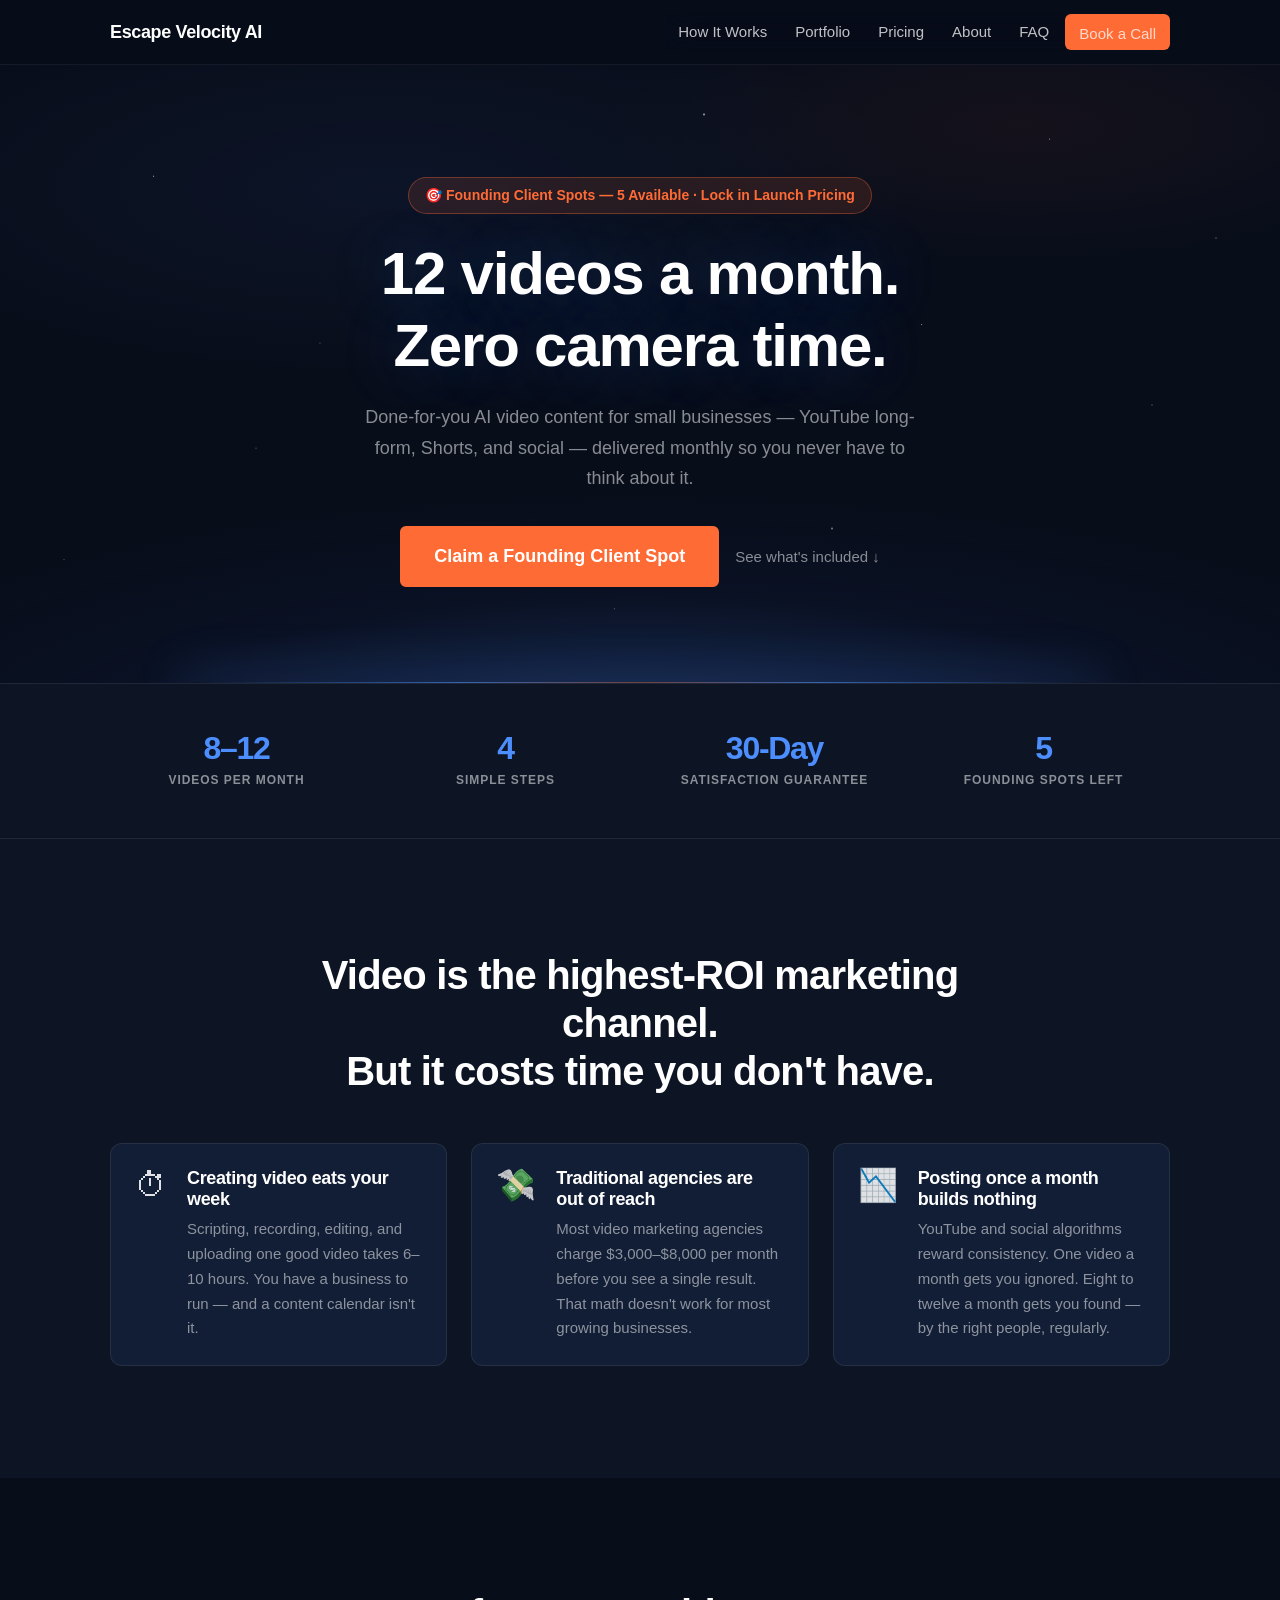
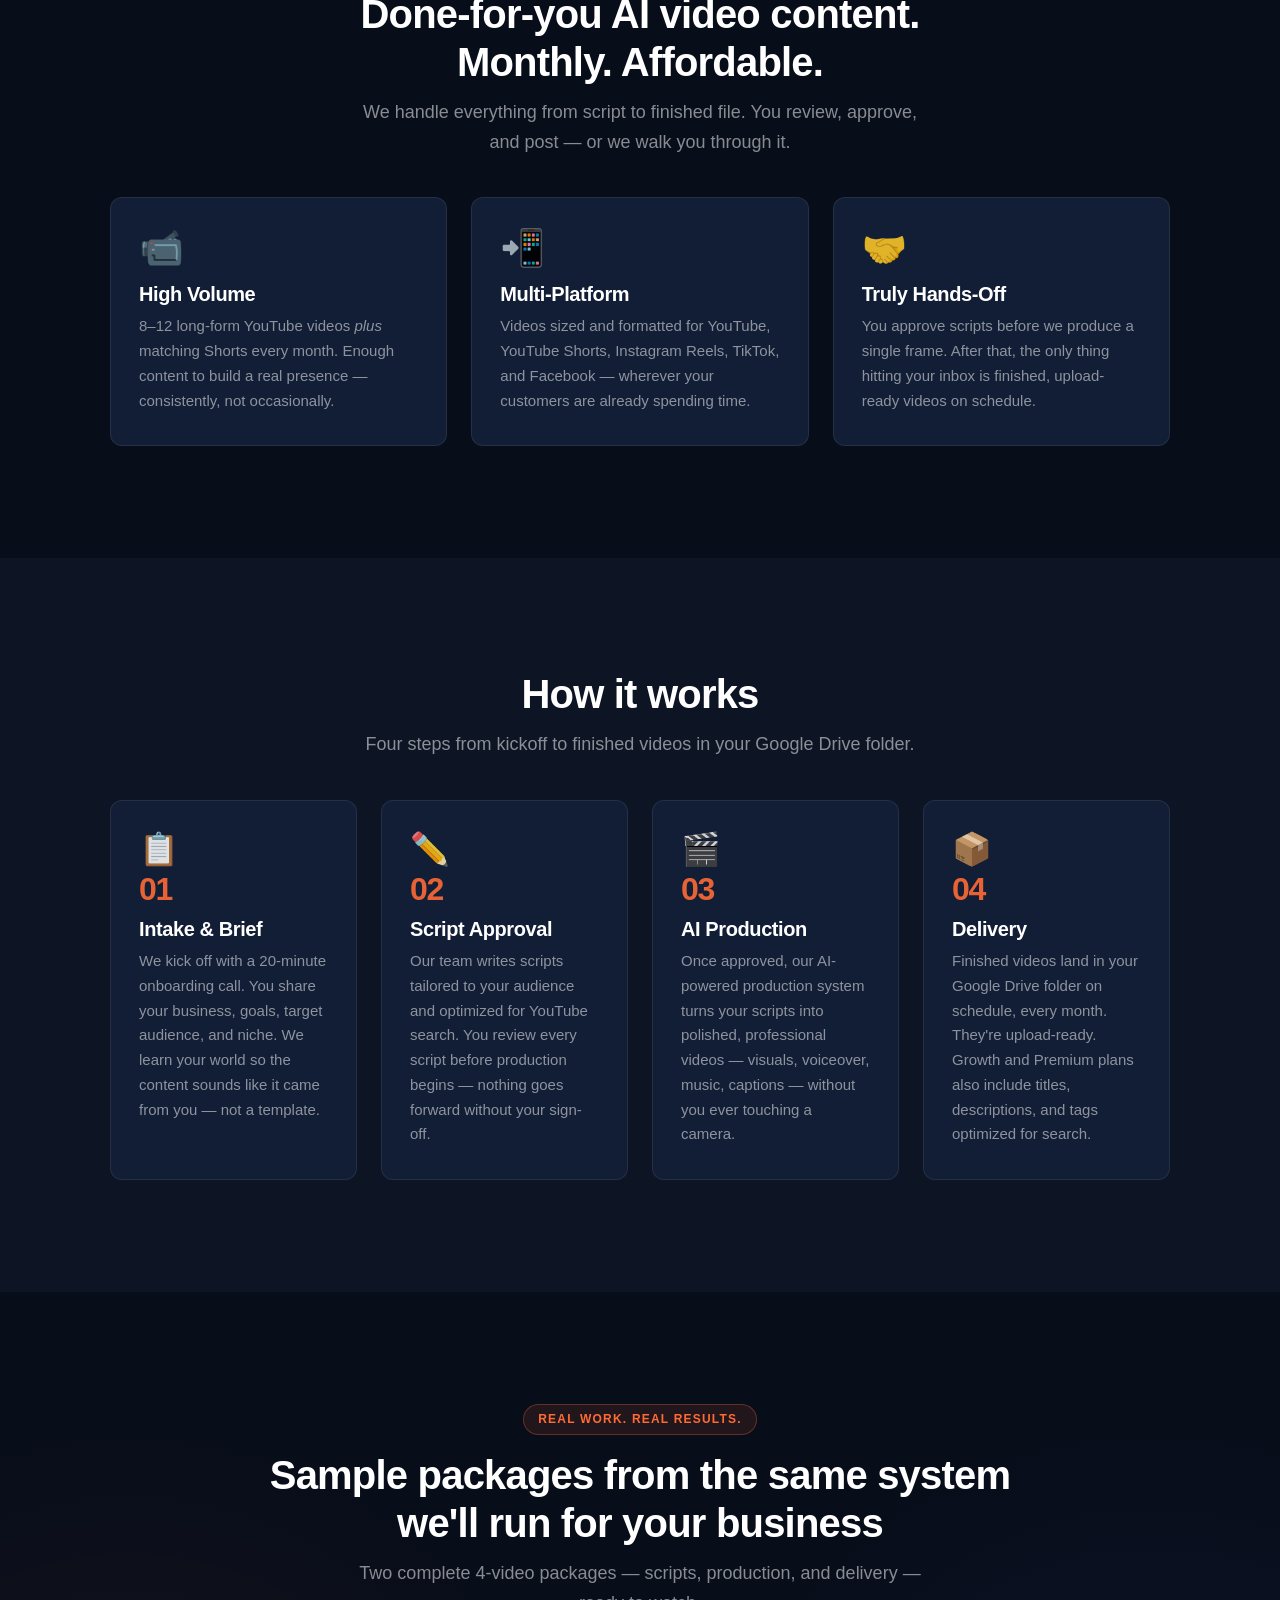
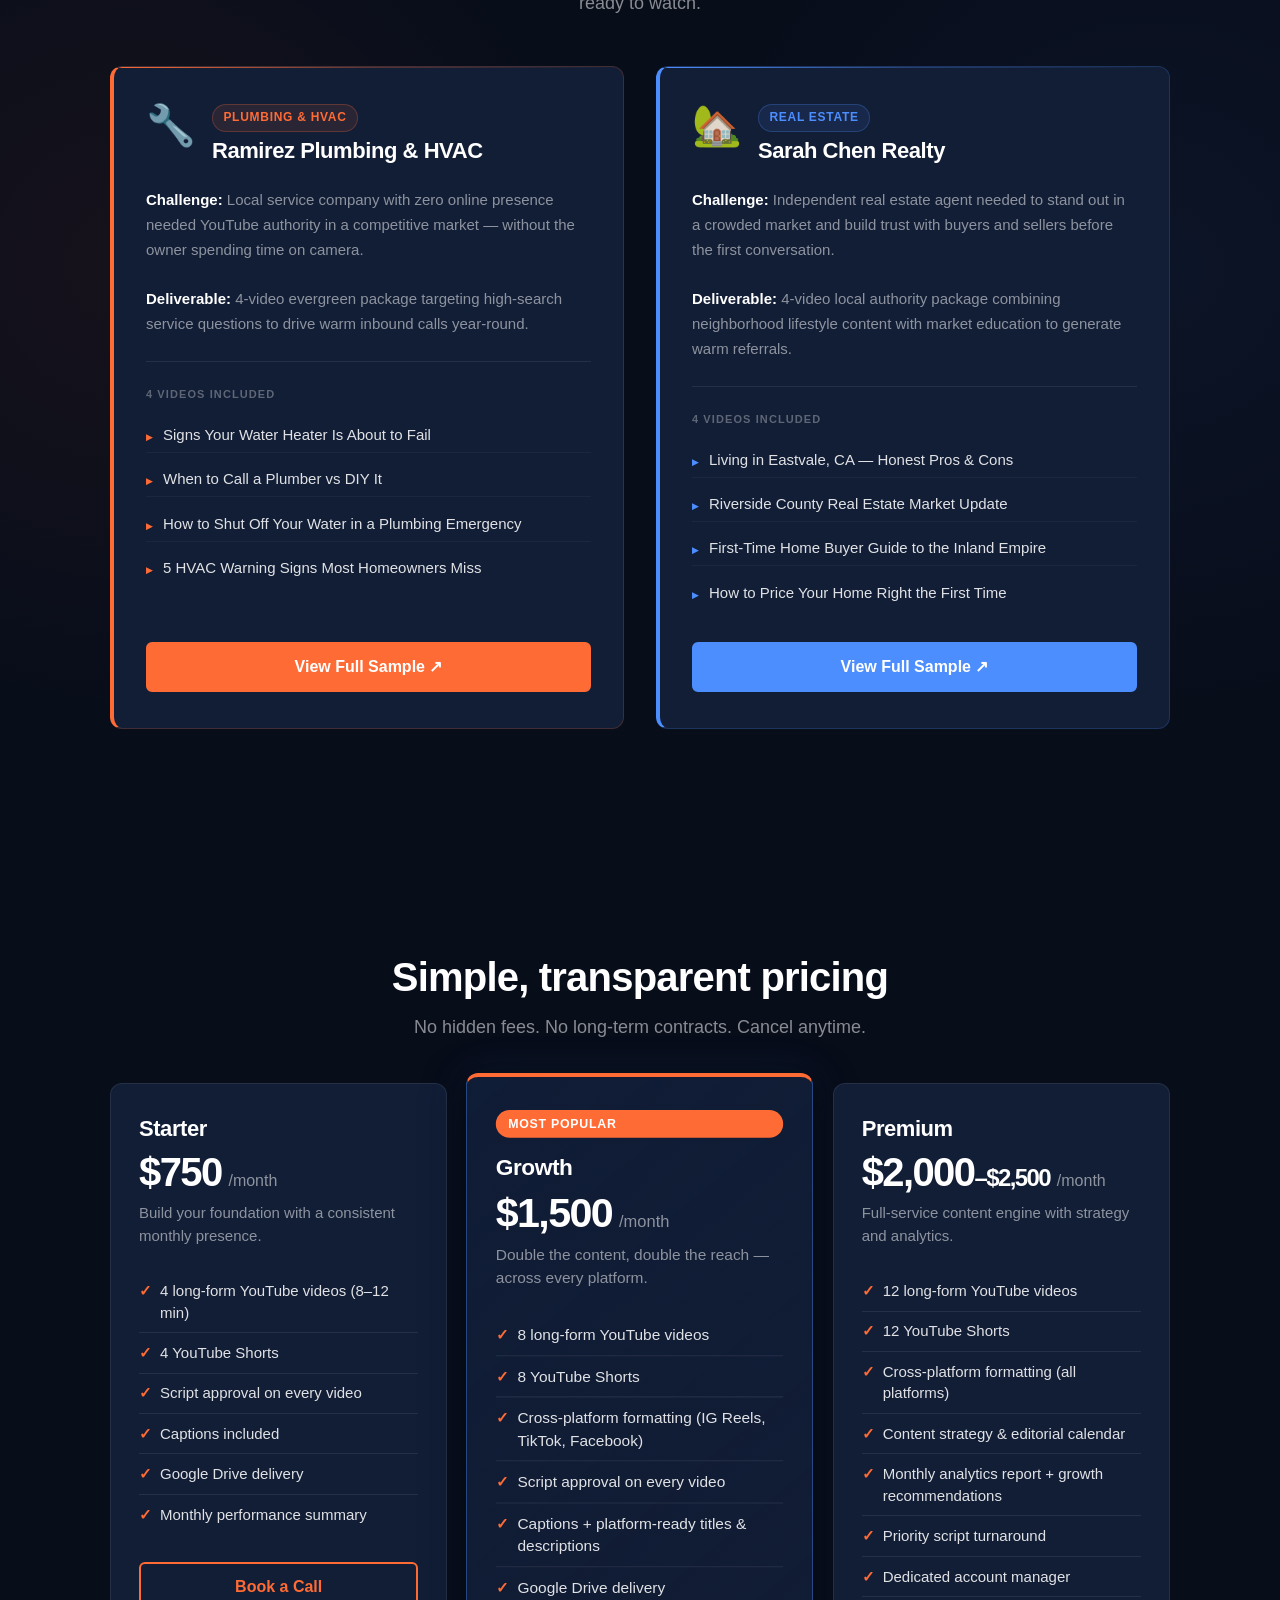
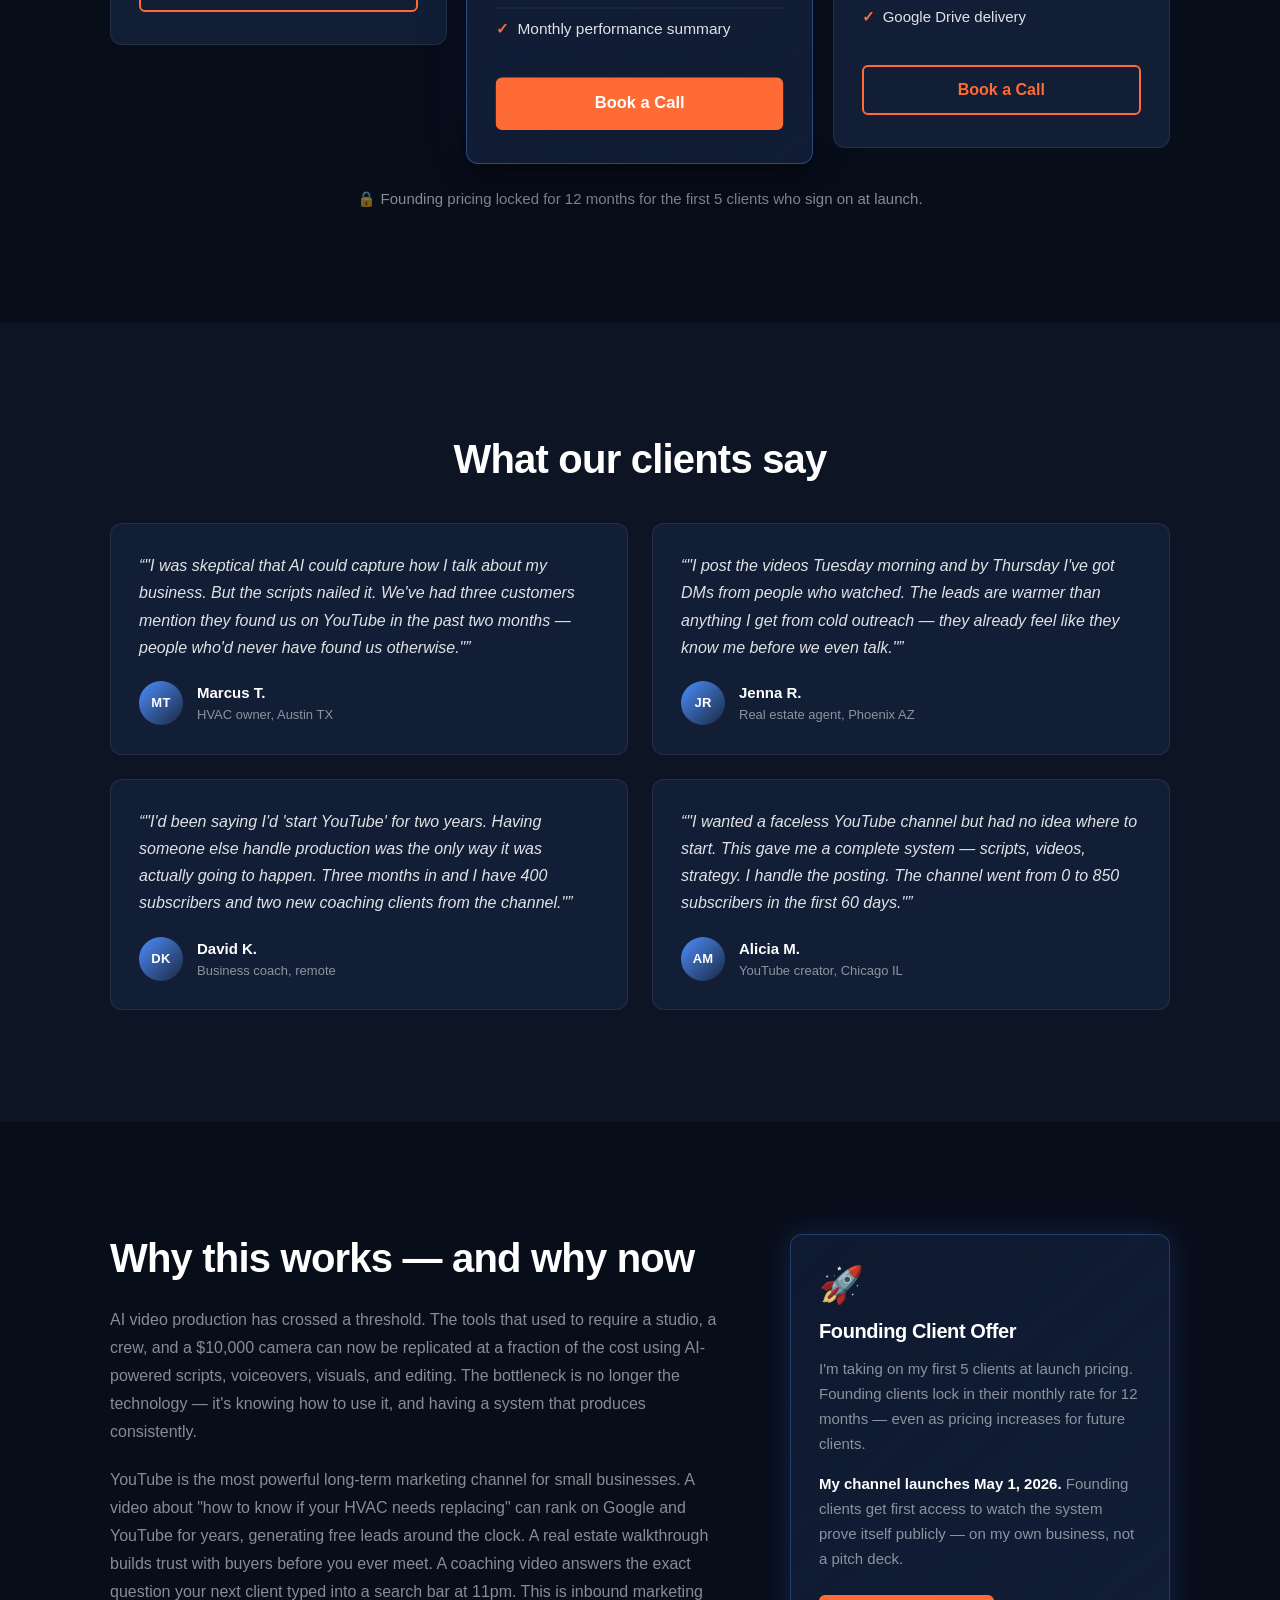
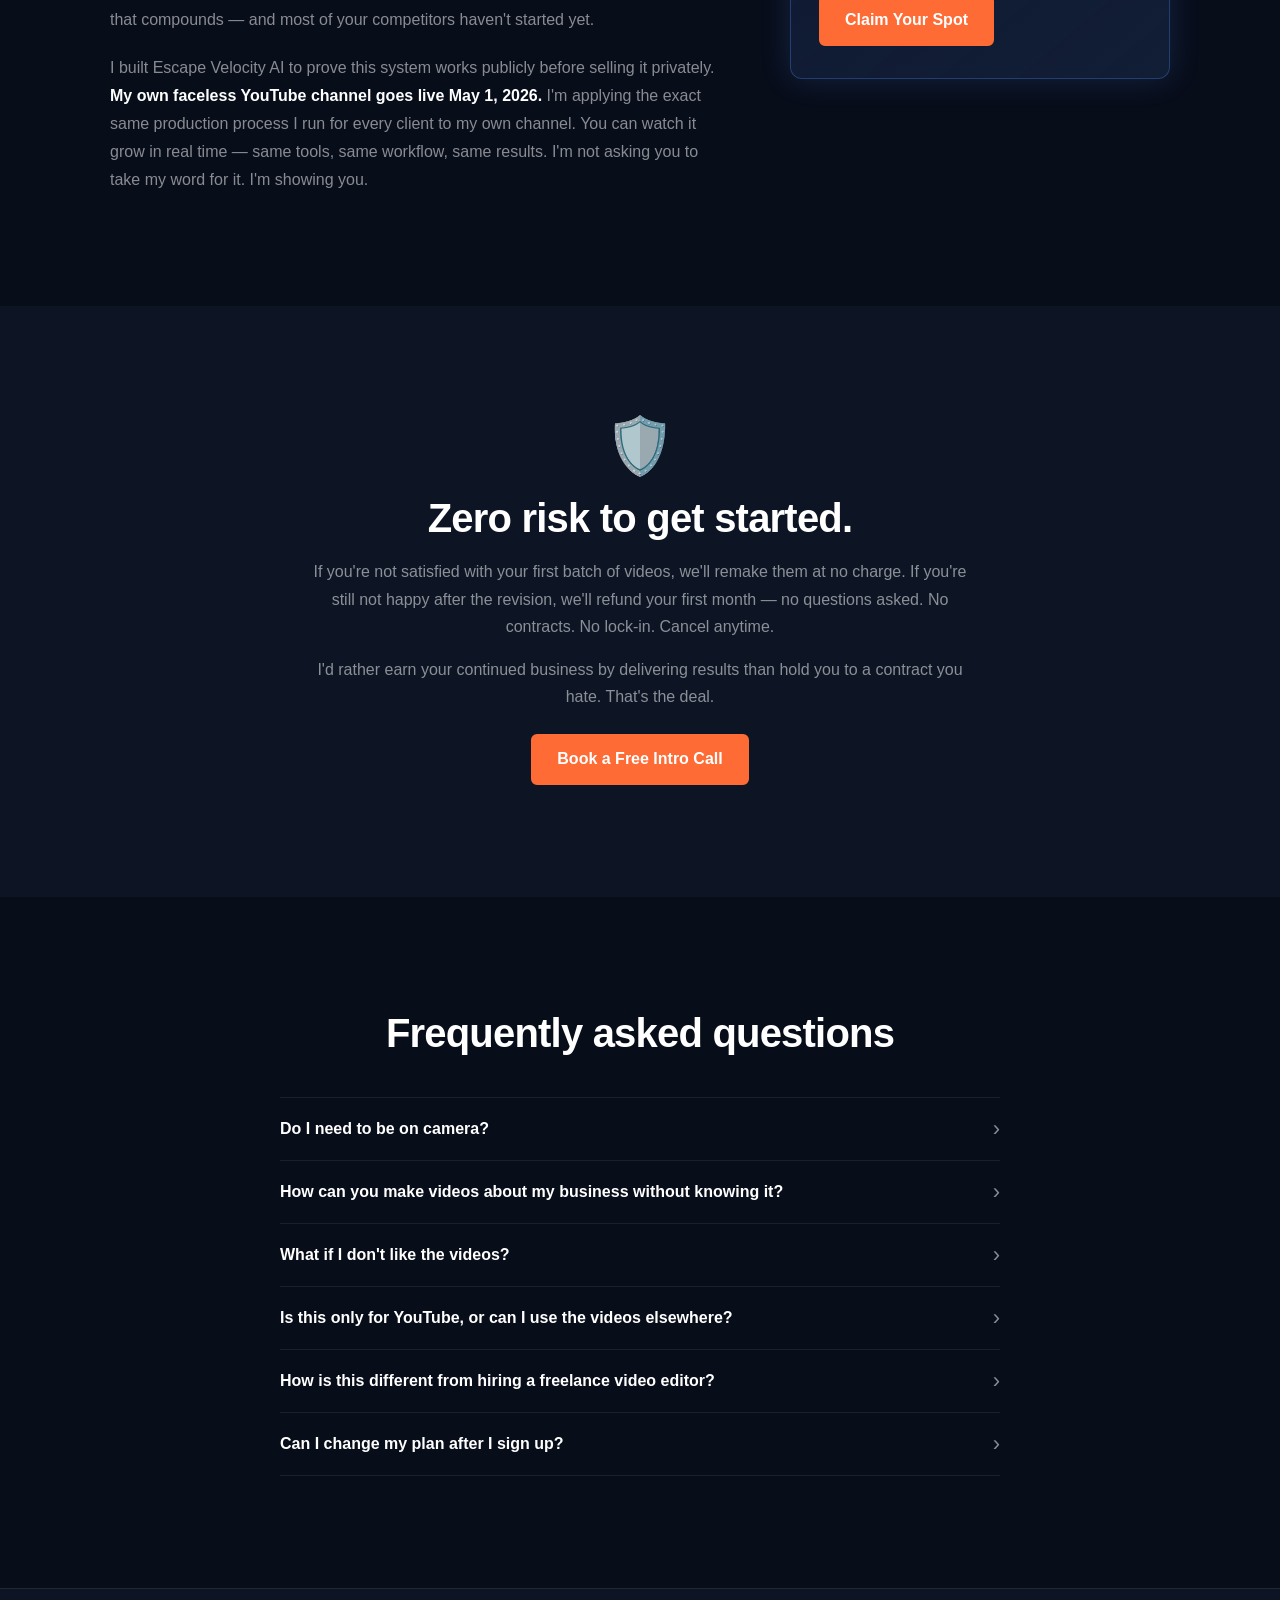
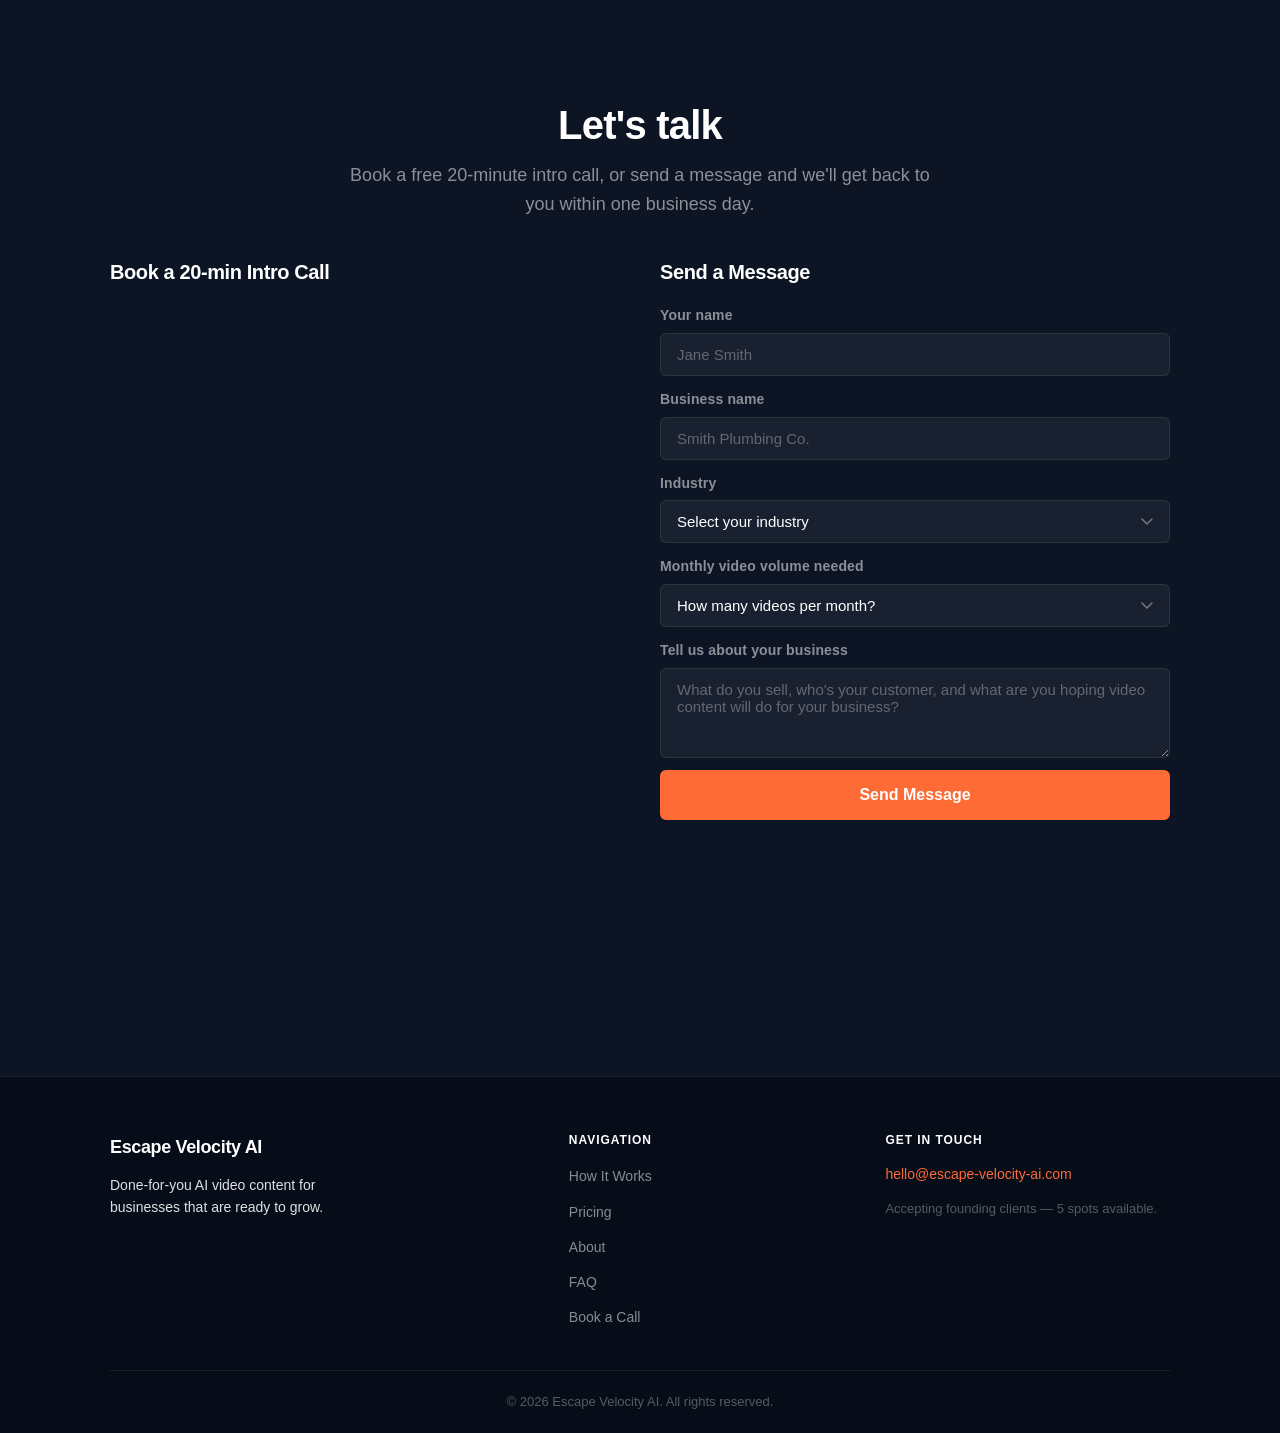
==== index.html @ 46a47865 "Initial commit" ====
<!DOCTYPE html>
<html lang="en">
<head>
  <meta charset="UTF-8">
  <meta name="viewport" content="width=device-width, initial-scale=1.0">
  <meta name="description" content="Done-for-you AI video content for small businesses. 8–12 videos per month, no camera required. Escape Velocity AI.">
  <meta property="og:title" content="Escape Velocity AI — Done-for-You Video Content">
  <meta property="og:description" content="AI-powered video content for plumbers, realtors, coaches, and creators. 8–12 videos a month. Zero camera time.">
  <meta property="og:image" content="assets/og-image.png">
  <meta property="og:type" content="website">
  <!-- Emoji favicon — replace with a real favicon.ico once you have one -->
  <link rel="icon" href="data:image/svg+xml,<svg xmlns='http://www.w3.org/2000/svg' viewBox='0 0 100 100'><text y='.9em' font-size='90'>🚀</text></svg>">
  <title>Escape Velocity AI — Done-for-You Video Content</title>
  <link rel="stylesheet" href="styles.css">
</head>
<body>

  <!-- ============================================================
       NAV
  ============================================================ -->
  <header class="nav-wrapper">
    <nav class="nav container">
      <a href="#hero" class="nav-logo">Escape Velocity AI</a>
      <button class="nav-hamburger" aria-label="Toggle navigation menu" aria-expanded="false">
        <span></span>
        <span></span>
        <span></span>
      </button>
      <div class="nav-links">
        <a href="#how-it-works">How It Works</a>
        <a href="#portfolio">Portfolio</a>
        <a href="#pricing">Pricing</a>
        <a href="#about">About</a>
        <a href="#faq">FAQ</a>
        <a href="#booking" class="btn btn-primary btn-sm">Book a Call</a>
      </div>
    </nav>
  </header>

  <main>

    <!-- ============================================================
         HERO
    ============================================================ -->
    <section class="hero" id="hero">
      <div class="container">

        <div class="badge">🎯 Founding Client Spots — 5 Available · Lock in Launch Pricing</div>

        <!--
          HERO HEADLINE — pick one, comment out the other two.
          Each option has a matching subhead directly below it.
        -->

        <!-- OPTION 1 (recommended): Concrete, benefit-dense -->
        <h1 class="hero-headline">12 videos a month.<br>Zero camera time.</h1>
        <p class="hero-subhead">Done-for-you AI video content for small businesses — YouTube long-form, Shorts, and social — delivered monthly so you never have to think about it.</p>

        <!-- OPTION 2: Intriguing / mystery angle
        <h1 class="hero-headline">Your business,<br>on camera.<br>Without you.</h1>
        <p class="hero-subhead">AI-powered video content built for your business, without you ever picking up a camera. We produce 8–12 videos a month so you can stay focused on what you do best.</p>
        -->

        <!-- OPTION 3: Direct, self-qualifying
        <h1 class="hero-headline">Video content for businesses<br>that don't film.</h1>
        <p class="hero-subhead">We produce 8–12 AI-made videos a month for your YouTube, Shorts, and social — so your business shows up online while you run your business.</p>
        -->

        <div class="hero-actions">
          <a href="#booking" class="btn btn-primary btn-lg">Claim a Founding Client Spot</a>
          <a href="#offer" class="hero-secondary-link">See what's included ↓</a>
        </div>

      </div>
    </section>

    <!-- ============================================================
         STATS STRIP
    ============================================================ -->
    <section class="stats-strip">
      <div class="container">
        <div class="stats-grid">
          <div class="stat-item">
            <div class="stat-value">8–12</div>
            <div class="stat-label">Videos per Month</div>
          </div>
          <div class="stat-item">
            <div class="stat-value">4</div>
            <div class="stat-label">Simple Steps</div>
          </div>
          <div class="stat-item">
            <div class="stat-value">30-Day</div>
            <div class="stat-label">Satisfaction Guarantee</div>
          </div>
          <div class="stat-item">
            <div class="stat-value">5</div>
            <div class="stat-label">Founding Spots Left</div>
          </div>
        </div>
      </div>
    </section>

    <!-- ============================================================
         PROBLEM
    ============================================================ -->
    <section class="problem section-surface" id="problem">
      <div class="container">
        <div class="problem-header">
          <h2>Video is the highest-ROI marketing channel.<br>But it costs time you don't have.</h2>
        </div>
        <div class="problem-grid">
          <div class="problem-item">
            <div class="problem-icon">⏱</div>
            <div class="problem-text">
              <h3>Creating video eats your week</h3>
              <p>Scripting, recording, editing, and uploading one good video takes 6–10 hours. You have a business to run — and a content calendar isn't it.</p>
            </div>
          </div>
          <div class="problem-item">
            <div class="problem-icon">💸</div>
            <div class="problem-text">
              <h3>Traditional agencies are out of reach</h3>
              <p>Most video marketing agencies charge $3,000–$8,000 per month before you see a single result. That math doesn't work for most growing businesses.</p>
            </div>
          </div>
          <div class="problem-item">
            <div class="problem-icon">📉</div>
            <div class="problem-text">
              <h3>Posting once a month builds nothing</h3>
              <p>YouTube and social algorithms reward consistency. One video a month gets you ignored. Eight to twelve a month gets you found — by the right people, regularly.</p>
            </div>
          </div>
        </div>
      </div>
    </section>

    <!-- ============================================================
         THE OFFER
    ============================================================ -->
    <section class="offer" id="offer">
      <div class="container">
        <h2>Done-for-you AI video content.<br>Monthly. Affordable.</h2>
        <p class="section-subhead">We handle everything from script to finished file. You review, approve, and post — or we walk you through it.</p>
        <div class="offer-grid">
          <div class="offer-card">
            <div class="offer-icon">📹</div>
            <h3>High Volume</h3>
            <p>8–12 long-form YouTube videos <em>plus</em> matching Shorts every month. Enough content to build a real presence — consistently, not occasionally.</p>
          </div>
          <div class="offer-card">
            <div class="offer-icon">📲</div>
            <h3>Multi-Platform</h3>
            <p>Videos sized and formatted for YouTube, YouTube Shorts, Instagram Reels, TikTok, and Facebook — wherever your customers are already spending time.</p>
          </div>
          <div class="offer-card">
            <div class="offer-icon">🤝</div>
            <h3>Truly Hands-Off</h3>
            <p>You approve scripts before we produce a single frame. After that, the only thing hitting your inbox is finished, upload-ready videos on schedule.</p>
          </div>
        </div>
      </div>
    </section>

    <!-- ============================================================
         HOW IT WORKS
    ============================================================ -->
    <section class="how-it-works section-surface" id="how-it-works">
      <div class="container">
        <h2>How it works</h2>
        <p class="section-subhead">Four steps from kickoff to finished videos in your Google Drive folder.</p>
        <div class="steps-grid">
          <div class="step">
            <div class="step-icon">📋</div>
            <div class="step-number">01</div>
            <h3>Intake &amp; Brief</h3>
            <p>We kick off with a 20-minute onboarding call. You share your business, goals, target audience, and niche. We learn your world so the content sounds like it came from you — not a template.</p>
          </div>
          <div class="step">
            <div class="step-icon">✏️</div>
            <div class="step-number">02</div>
            <h3>Script Approval</h3>
            <p>Our team writes scripts tailored to your audience and optimized for YouTube search. You review every script before production begins — nothing goes forward without your sign-off.</p>
          </div>
          <div class="step">
            <div class="step-icon">🎬</div>
            <div class="step-number">03</div>
            <h3>AI Production</h3>
            <p>Once approved, our AI-powered production system turns your scripts into polished, professional videos — visuals, voiceover, music, captions — without you ever touching a camera.</p>
          </div>
          <div class="step">
            <div class="step-icon">📦</div>
            <div class="step-number">04</div>
            <h3>Delivery</h3>
            <p>Finished videos land in your Google Drive folder on schedule, every month. They're upload-ready. Growth and Premium plans also include titles, descriptions, and tags optimized for search.</p>
          </div>
        </div>
      </div>
    </section>

    <!-- ============================================================
         PORTFOLIO
    ============================================================ -->
    <section class="portfolio" id="portfolio">
      <div class="container">
        <div class="portfolio-intro">
          <div class="portfolio-label">Real Work. Real Results.</div>
          <h2>Sample packages from the same system<br>we'll run for your business</h2>
          <p class="section-subhead">Two complete 4-video packages — scripts, production, and delivery — ready to watch.</p>
        </div>
        <div class="portfolio-grid">

          <!-- CARD 1: RAMIREZ PLUMBING & HVAC -->
          <div class="portfolio-card">
            <div class="portfolio-card-header">
              <div class="portfolio-icon">🔧</div>
              <div class="portfolio-meta">
                <div class="portfolio-industry-badge">Plumbing &amp; HVAC</div>
                <h3 class="portfolio-client">Ramirez Plumbing &amp; HVAC</h3>
              </div>
            </div>
            <p class="portfolio-description">
              <strong>Challenge:</strong> Local service company with zero online presence needed YouTube authority in a competitive market — without the owner spending time on camera.<br><br>
              <strong>Deliverable:</strong> 4-video evergreen package targeting high-search service questions to drive warm inbound calls year-round.
            </p>
            <div class="portfolio-videos-label">4 Videos Included</div>
            <ul class="portfolio-videos">
              <li>Signs Your Water Heater Is About to Fail</li>
              <li>When to Call a Plumber vs DIY It</li>
              <!-- CONFIRM: placeholder title — update if different -->
              <li>How to Shut Off Your Water in a Plumbing Emergency</li>
              <!-- CONFIRM: placeholder title — update if different -->
              <li>5 HVAC Warning Signs Most Homeowners Miss</li>
            </ul>
            <!--
              REPLACE THIS LINK: Paste the Google Drive shareable link for the
              Ramirez Plumbing & HVAC portfolio folder below (replace the # value).
              Make sure sharing is set to "Anyone with the link can view."
            -->
            <a
              href="https://drive.google.com/drive/folders/1PK1H2fhCwK3R9bcdSVDFB69OcuM1zFRI?usp=sharing"
              target="_blank"
              rel="noopener noreferrer"
              class="btn btn-primary portfolio-cta"
            >View Full Sample ↗</a>
          </div>

          <!-- CARD 2: SARAH CHEN REALTY -->
          <div class="portfolio-card portfolio-card--realty">
            <div class="portfolio-card-header">
              <div class="portfolio-icon">🏡</div>
              <div class="portfolio-meta">
                <div class="portfolio-industry-badge portfolio-industry-badge--blue">Real Estate</div>
                <h3 class="portfolio-client">Sarah Chen Realty</h3>
              </div>
            </div>
            <p class="portfolio-description">
              <strong>Challenge:</strong> Independent real estate agent needed to stand out in a crowded market and build trust with buyers and sellers before the first conversation.<br><br>
              <strong>Deliverable:</strong> 4-video local authority package combining neighborhood lifestyle content with market education to generate warm referrals.
            </p>
            <div class="portfolio-videos-label">4 Videos Included</div>
            <ul class="portfolio-videos">
              <li>Living in Eastvale, CA — Honest Pros &amp; Cons</li>
              <li>Riverside County Real Estate Market Update</li>
              <!-- CONFIRM: placeholder title — update if different -->
              <li>First-Time Home Buyer Guide to the Inland Empire</li>
              <!-- CONFIRM: placeholder title — update if different -->
              <li>How to Price Your Home Right the First Time</li>
            </ul>
            <!--
              REPLACE THIS LINK: Paste the Google Drive shareable link for the
              Sarah Chen Realty portfolio folder below (replace the # value).
              Make sure sharing is set to "Anyone with the link can view."
            -->
            <a
              href="https://drive.google.com/drive/folders/12DacM2tc5JFfpL2FD_pbyjFH8I720cjw"
              target="_blank"
              rel="noopener noreferrer"
              class="btn portfolio-cta portfolio-cta--blue"
            >View Full Sample ↗</a>
          </div>

        </div>
      </div>
    </section>

    <!-- ============================================================
         PRICING
    ============================================================ -->
    <section class="pricing" id="pricing">
      <div class="container">
        <h2>Simple, transparent pricing</h2>
        <p class="section-subhead">No hidden fees. No long-term contracts. Cancel anytime.</p>
        <div class="pricing-grid">

          <!-- STARTER -->
          <div class="pricing-card">
            <div class="pricing-header">
              <h3>Starter</h3>
              <div class="pricing-price">
                <span class="price-amount">$750</span>
                <span class="price-period">/month</span>
              </div>
              <p class="pricing-tagline">Build your foundation with a consistent monthly presence.</p>
            </div>
            <ul class="pricing-features">
              <li>4 long-form YouTube videos (8–12 min)</li>
              <li>4 YouTube Shorts</li>
              <li>Script approval on every video</li>
              <li>Captions included</li>
              <li>Google Drive delivery</li>
              <li>Monthly performance summary</li>
            </ul>
            <a href="#booking" class="btn btn-outline btn-full">Book a Call</a>
          </div>

          <!-- GROWTH (most popular) -->
          <div class="pricing-card pricing-card--featured">
            <div class="pricing-badge">Most Popular</div>
            <div class="pricing-header">
              <h3>Growth</h3>
              <div class="pricing-price">
                <span class="price-amount">$1,500</span>
                <span class="price-period">/month</span>
              </div>
              <p class="pricing-tagline">Double the content, double the reach — across every platform.</p>
            </div>
            <ul class="pricing-features">
              <li>8 long-form YouTube videos</li>
              <li>8 YouTube Shorts</li>
              <li>Cross-platform formatting (IG Reels, TikTok, Facebook)</li>
              <li>Script approval on every video</li>
              <li>Captions + platform-ready titles &amp; descriptions</li>
              <li>Google Drive delivery</li>
              <li>Monthly performance summary</li>
            </ul>
            <a href="#booking" class="btn btn-primary btn-full">Book a Call</a>
          </div>

          <!-- PREMIUM -->
          <div class="pricing-card">
            <div class="pricing-header">
              <h3>Premium</h3>
              <div class="pricing-price">
                <span class="price-amount">$2,000<span class="price-range">–$2,500</span></span>
                <span class="price-period">/month</span>
              </div>
              <p class="pricing-tagline">Full-service content engine with strategy and analytics.</p>
            </div>
            <ul class="pricing-features">
              <li>12 long-form YouTube videos</li>
              <li>12 YouTube Shorts</li>
              <li>Cross-platform formatting (all platforms)</li>
              <li>Content strategy &amp; editorial calendar</li>
              <li>Monthly analytics report + growth recommendations</li>
              <li>Priority script turnaround</li>
              <li>Dedicated account manager</li>
              <li>Google Drive delivery</li>
            </ul>
            <a href="#booking" class="btn btn-outline btn-full">Book a Call</a>
          </div>

        </div>
        <p class="pricing-footnote">🔒 Founding pricing locked for 12 months for the first 5 clients who sign on at launch.</p>
      </div>
    </section>

    <!-- ============================================================
         TESTIMONIALS
         PLACEHOLDER: Replace all four testimonials with real ones
         before publishing. Remove this comment when done.
    ============================================================ -->
    <section class="testimonials section-surface" id="testimonials">
      <div class="container">
        <h2>What our clients say</h2>
        <div class="testimonials-grid">

          <!-- PLACEHOLDER: Replace with real testimonial from an HVAC/plumbing client -->
          <div class="testimonial-card">
            <p class="testimonial-text">"I was skeptical that AI could capture how I talk about my business. But the scripts nailed it. We've had three customers mention they found us on YouTube in the past two months — people who'd never have found us otherwise."</p>
            <div class="testimonial-author">
              <div class="testimonial-avatar">MT</div>
              <div class="testimonial-info">
                <strong>Marcus T.</strong>
                <span>HVAC owner, Austin TX</span>
              </div>
            </div>
          </div>

          <!-- PLACEHOLDER: Replace with real testimonial from a real estate client -->
          <div class="testimonial-card">
            <p class="testimonial-text">"I post the videos Tuesday morning and by Thursday I've got DMs from people who watched. The leads are warmer than anything I get from cold outreach — they already feel like they know me before we even talk."</p>
            <div class="testimonial-author">
              <div class="testimonial-avatar">JR</div>
              <div class="testimonial-info">
                <strong>Jenna R.</strong>
                <span>Real estate agent, Phoenix AZ</span>
              </div>
            </div>
          </div>

          <!-- PLACEHOLDER: Replace with real testimonial from a coaching client -->
          <div class="testimonial-card">
            <p class="testimonial-text">"I'd been saying I'd 'start YouTube' for two years. Having someone else handle production was the only way it was actually going to happen. Three months in and I have 400 subscribers and two new coaching clients from the channel."</p>
            <div class="testimonial-author">
              <div class="testimonial-avatar">DK</div>
              <div class="testimonial-info">
                <strong>David K.</strong>
                <span>Business coach, remote</span>
              </div>
            </div>
          </div>

          <!-- PLACEHOLDER: Replace with real testimonial from a creator client -->
          <div class="testimonial-card">
            <p class="testimonial-text">"I wanted a faceless YouTube channel but had no idea where to start. This gave me a complete system — scripts, videos, strategy. I handle the posting. The channel went from 0 to 850 subscribers in the first 60 days."</p>
            <div class="testimonial-author">
              <div class="testimonial-avatar">AM</div>
              <div class="testimonial-info">
                <strong>Alicia M.</strong>
                <span>YouTube creator, Chicago IL</span>
              </div>
            </div>
          </div>

        </div>
      </div>
    </section>

    <!-- ============================================================
         ABOUT / WHY ME
    ============================================================ -->
    <section class="about" id="about">
      <div class="container">
        <div class="about-grid">
          <div class="about-content">
            <h2>Why this works — and why now</h2>
            <p>AI video production has crossed a threshold. The tools that used to require a studio, a crew, and a $10,000 camera can now be replicated at a fraction of the cost using AI-powered scripts, voiceovers, visuals, and editing. The bottleneck is no longer the technology — it's knowing how to use it, and having a system that produces consistently.</p>
            <p>YouTube is the most powerful long-term marketing channel for small businesses. A video about "how to know if your HVAC needs replacing" can rank on Google and YouTube for years, generating free leads around the clock. A real estate walkthrough builds trust with buyers before you ever meet. A coaching video answers the exact question your next client typed into a search bar at 11pm. This is inbound marketing that compounds — and most of your competitors haven't started yet.</p>
            <p>I built Escape Velocity AI to prove this system works publicly before selling it privately. <strong>My own faceless YouTube channel goes live May 1, 2026.</strong> I'm applying the exact same production process I run for every client to my own channel. You can watch it grow in real time — same tools, same workflow, same results. I'm not asking you to take my word for it. I'm showing you.</p>
          </div>
          <div class="about-aside">
            <div class="about-card">
              <div class="about-card-icon">🚀</div>
              <h3>Founding Client Offer</h3>
              <p>I'm taking on my first 5 clients at launch pricing. Founding clients lock in their monthly rate for 12 months — even as pricing increases for future clients.</p>
              <p><strong>My channel launches May 1, 2026.</strong> Founding clients get first access to watch the system prove itself publicly — on my own business, not a pitch deck.</p>
              <a href="#booking" class="btn btn-primary">Claim Your Spot</a>
            </div>
          </div>
        </div>
      </div>
    </section>

    <!-- ============================================================
         RISK REVERSAL / GUARANTEE
    ============================================================ -->
    <section class="guarantee section-surface" id="guarantee">
      <div class="container">
        <div class="guarantee-inner">
          <div class="guarantee-icon">🛡️</div>
          <div class="guarantee-content">
            <h2>Zero risk to get started.</h2>
            <p>If you're not satisfied with your first batch of videos, we'll remake them at no charge. If you're still not happy after the revision, we'll refund your first month — no questions asked. No contracts. No lock-in. Cancel anytime.</p>
            <p>I'd rather earn your continued business by delivering results than hold you to a contract you hate. That's the deal.</p>
            <a href="#booking" class="btn btn-primary">Book a Free Intro Call</a>
          </div>
        </div>
      </div>
    </section>

    <!-- ============================================================
         FAQ
    ============================================================ -->
    <section class="faq" id="faq">
      <div class="container">
        <h2>Frequently asked questions</h2>
        <div class="faq-list">

          <div class="faq-item">
            <button class="faq-question" aria-expanded="false">
              Do I need to be on camera?
              <span class="faq-chevron" aria-hidden="true">›</span>
            </button>
            <div class="faq-answer">
              <p>No — and that's the entire point. Every video we produce is faceless. We use AI voiceovers, stock footage, screen recordings, motion graphics, and text overlays to create professional videos without a human presenter. You never have to pick up a camera, write a script by hand, or appear on screen.</p>
            </div>
          </div>

          <div class="faq-item">
            <button class="faq-question" aria-expanded="false">
              How can you make videos about my business without knowing it?
              <span class="faq-chevron" aria-hidden="true">›</span>
            </button>
            <div class="faq-answer">
              <p>We learn your business during onboarding — your services, your target customer, common questions you get, what makes you different from competitors. From there, our scripts are written specifically for your niche and audience. You also review every script before production begins, so nothing goes forward that doesn't sound right to you.</p>
            </div>
          </div>

          <div class="faq-item">
            <button class="faq-question" aria-expanded="false">
              What if I don't like the videos?
              <span class="faq-chevron" aria-hidden="true">›</span>
            </button>
            <div class="faq-answer">
              <p>You approve the script before we produce anything, which eliminates most surprises. But if a finished video isn't right, we'll revise it. And if after your first month you're not satisfied with the results, we'll refund it. We don't make money from clients who aren't getting value — it's not sustainable, and it's not how we operate.</p>
            </div>
          </div>

          <div class="faq-item">
            <button class="faq-question" aria-expanded="false">
              Is this only for YouTube, or can I use the videos elsewhere?
              <span class="faq-chevron" aria-hidden="true">›</span>
            </button>
            <div class="faq-answer">
              <p>You own every video we produce and can use them anywhere. Growth and Premium plans include cross-platform formatting — we'll deliver the same content sized for Instagram Reels, TikTok, and Facebook as well. Starter plan delivers YouTube-ready files, but you can repurpose them yourself on any platform.</p>
            </div>
          </div>

          <div class="faq-item">
            <button class="faq-question" aria-expanded="false">
              How is this different from hiring a freelance video editor?
              <span class="faq-chevron" aria-hidden="true">›</span>
            </button>
            <div class="faq-answer">
              <p>A freelance editor works with footage <em>you</em> provide — they still need you to record yourself, show up on camera, or source your own visuals. We handle the entire pipeline: topic research, scripting, voiceover, visuals, editing, captions, and delivery. We're a content production partner, not a post-production service.</p>
            </div>
          </div>

          <div class="faq-item">
            <button class="faq-question" aria-expanded="false">
              Can I change my plan after I sign up?
              <span class="faq-chevron" aria-hidden="true">›</span>
            </button>
            <div class="faq-answer">
              <p>Yes. You can upgrade or downgrade at the start of any new billing month. There are no lock-in contracts. If your business is seasonal or your needs change, your plan can change with it.</p>
            </div>
          </div>

        </div>
      </div>
    </section>

    <!-- ============================================================
         BOOKING / CONTACT
    ============================================================ -->
    <section class="booking" id="booking">
      <div class="container">
        <h2>Let's talk</h2>
        <p class="section-subhead">Book a free 20-minute intro call, or send a message and we'll get back to you within one business day.</p>
        <div class="booking-grid">

          <!-- CALENDAR EMBED -->
          <div class="booking-calendar">
            <h3>Book a 20-min Intro Call</h3>
            <!-- Cal inline embed code begins -->
            <div class="cal-embed-wrapper">
              <div id="my-cal-inline-20-min-intro-call"></div>
            </div>
            <script type="text/javascript">
              (function (C, A, L) { let p = function (a, ar) { a.q.push(ar); }; let d = C.document; C.Cal = C.Cal || function () { let cal = C.Cal; let ar = arguments; if (!cal.loaded) { cal.ns = {}; cal.q = cal.q || []; d.head.appendChild(d.createElement("script")).src = A; cal.loaded = true; } if (ar[0] === L) { const api = function () { p(api, arguments); }; const namespace = ar[1]; api.q = api.q || []; if(typeof namespace === "string"){cal.ns[namespace] = cal.ns[namespace] || api;p(cal.ns[namespace], ar);p(cal, ["initNamespace", namespace]);} else p(cal, ar); return;} p(cal, ar); }; })(window, "https://app.cal.com/embed/embed.js", "init");
              Cal("init", "20-min-intro-call", {origin:"https://app.cal.com"});
              Cal.ns["20-min-intro-call"]("inline", {
                elementOrSelector:"#my-cal-inline-20-min-intro-call",
                config: {"layout":"month_view","useSlotsViewOnSmallScreen":"true"},
                calLink: "escape-velocity-ai-gj1u70/20-min-intro-call",
              });
              Cal.ns["20-min-intro-call"]("ui", {"hideEventTypeDetails":false,"layout":"month_view"});
            </script>
            <!-- Cal inline embed code ends -->
          </div>

          <!-- CONTACT FORM -->
          <div class="booking-form" id="contact-form">
            <h3>Send a Message</h3>
            <!--
              FORMSPREE SETUP:
              1. Go to formspree.io and sign up (free)
              2. Create a new form — it gives you a form ID like "xabcd1234"
              3. Replace "REPLACE_WITH_YOUR_ID" below with that ID
              Full action URL example: action="https://formspree.io/f/xabcd1234"
            -->
            <form
              action="https://formspree.io/f/xzdyajpe"
              method="POST"
              class="contact-form"
            >
              <div class="form-group">
                <label for="name">Your name</label>
                <input type="text" id="name" name="name" placeholder="Jane Smith" required>
              </div>
              <div class="form-group">
                <label for="business">Business name</label>
                <input type="text" id="business" name="business" placeholder="Smith Plumbing Co." required>
              </div>
              <div class="form-group">
                <label for="industry">Industry</label>
                <select id="industry" name="industry" required>
                  <option value="" disabled selected>Select your industry</option>
                  <option value="plumbing-hvac">Plumbing / HVAC / Contractors</option>
                  <option value="real-estate">Real Estate</option>
                  <option value="business-coaching">Business Coaching</option>
                  <option value="youtube-creator">YouTube Creator</option>
                  <option value="other">Other</option>
                </select>
              </div>
              <div class="form-group">
                <label for="volume">Monthly video volume needed</label>
                <select id="volume" name="volume" required>
                  <option value="" disabled selected>How many videos per month?</option>
                  <option value="4">4 videos/mo — Starter ($750)</option>
                  <option value="8">8 videos/mo — Growth ($1,500)</option>
                  <option value="12">12 videos/mo — Premium ($2,000–$2,500)</option>
                  <option value="unsure">Not sure yet — let's talk</option>
                </select>
              </div>
              <div class="form-group">
                <label for="message">Tell us about your business</label>
                <textarea
                  id="message"
                  name="message"
                  rows="3"
                  placeholder="What do you sell, who's your customer, and what are you hoping video content will do for your business?"
                ></textarea>
              </div>
              <!-- Honeypot — invisible to humans, bots fill it in; Formspree silently discards those submissions -->
              <input type="text" name="_gotcha" tabindex="-1" autocomplete="off" aria-hidden="true" class="form-honeypot">
              <button type="submit" class="btn btn-primary btn-full">Send Message</button>
            </form>

            <div id="form-success" class="form-success" hidden>
              <div class="form-success-icon">✓</div>
              <h4>Message received!</h4>
              <p>We'll be in touch within one business day. While you wait, feel free to <a href="#booking">book a call directly</a>.</p>
            </div>
          </div>

        </div>
      </div>
    </section>

  </main>

  <!-- ============================================================
       FOOTER
  ============================================================ -->
  <footer class="footer">
    <div class="container">
      <div class="footer-grid">
        <div class="footer-brand">
          <div class="footer-logo">Escape Velocity AI</div>
          <p class="footer-tagline">Done-for-you AI video content for businesses that are ready to grow.</p>
        </div>
        <div class="footer-links">
          <h4>Navigation</h4>
          <ul>
            <li><a href="#how-it-works">How It Works</a></li>
            <li><a href="#pricing">Pricing</a></li>
            <li><a href="#about">About</a></li>
            <li><a href="#faq">FAQ</a></li>
            <li><a href="#booking">Book a Call</a></li>
          </ul>
        </div>
        <div class="footer-contact">
          <h4>Get in touch</h4>
          <!-- Replace with your actual email address -->
          <a href="mailto:hello@escape-velocity-ai.com">hello@escape-velocity-ai.com</a>
          <p class="footer-founding">Accepting founding clients — 5 spots available.</p>
        </div>
      </div>
      <div class="footer-bottom">
        <p>&copy; 2026 Escape Velocity AI. All rights reserved.</p>
      </div>
    </div>
  </footer>

  <!-- Sticky mobile FAB -->
  <a href="#booking" class="mobile-fab" aria-label="Get started">Get Started</a>

  <script src="script.js"></script>
</body>
</html>
---- styles.css ----
/* ============================================================
   ESCAPE VELOCITY AI — Landing Page Styles
   Dark space theme. Mobile-first. Breakpoints: 768px, 1024px
============================================================ */

/* === CSS VARIABLES ========================================= */
:root {
  /* Brand */
  --orange:        #ff6b35;
  --orange-dark:   #e85c28;
  --blue-glow:     #4d8eff;
  --white:         #ffffff;

  /* Dark theme surfaces */
  --bg:            #080d1a;
  --bg-surface:    #0d1525;
  --bg-surface-2:  #121e36;
  --navy:          #1a2840;
  --navy-dark:     #060c18;

  /* Text on dark */
  --text:          rgba(255, 255, 255, 0.87);
  --text-muted:    rgba(255, 255, 255, 0.52);
  --text-subtle:   rgba(255, 255, 255, 0.32);

  /* Borders */
  --border:        rgba(255, 255, 255, 0.08);
  --border-glow:   rgba(77, 142, 255, 0.30);

  /* Shadows */
  --shadow-sm:  0 1px 3px rgba(0,0,0,0.4);
  --shadow-md:  0 4px 16px rgba(0,0,0,0.5), 0 2px 4px rgba(0,0,0,0.3);
  --shadow-lg:  0 12px 40px rgba(0,0,0,0.6), 0 4px 12px rgba(0,0,0,0.4);
  --glow-blue:  0 0 30px rgba(77, 142, 255, 0.18);
  --glow-orange: 0 0 30px rgba(255, 107, 53, 0.25);

  /* Misc */
  --surface:    var(--bg-surface);
  --radius-sm:  6px;
  --radius-md:  12px;
  --radius-lg:  20px;
  --font:       -apple-system, BlinkMacSystemFont, 'Segoe UI', Roboto, Oxygen, Ubuntu, sans-serif;
  --transition: 0.2s ease;
}

/* === RESET & BASE ========================================== */
*, *::before, *::after {
  box-sizing: border-box;
  margin: 0;
  padding: 0;
}

html {
  scroll-behavior: smooth;
  font-size: 16px;
  -webkit-text-size-adjust: 100%;
}

body {
  font-family: var(--font);
  color: var(--text);
  background: var(--bg);
  line-height: 1.6;
  -webkit-font-smoothing: antialiased;
}

img { max-width: 100%; display: block; }
a { color: inherit; text-decoration: none; }
ul { list-style: none; }
button { font-family: var(--font); cursor: pointer; border: none; background: none; }

/* === LAYOUT ================================================ */
.container {
  width: 100%;
  max-width: 1100px;
  margin: 0 auto;
  padding: 0 1.25rem;
}

section { padding: 4rem 0; }

.section-surface { background: var(--bg-surface); }

.section-subhead {
  color: var(--text-muted);
  font-size: 1.125rem;
  max-width: 580px;
  margin: 0.75rem auto 2.5rem;
  text-align: center;
  line-height: 1.65;
}

/* === TYPOGRAPHY ============================================ */
h1, h2, h3, h4 {
  color: var(--white);
  line-height: 1.2;
  font-weight: 700;
  letter-spacing: -0.02em;
}

h1 { font-size: clamp(2.25rem, 6vw, 3.75rem); }
h2 { font-size: clamp(1.75rem, 4vw, 2.5rem); text-align: center; }
h3 { font-size: 1.25rem; }
h4 { font-size: 0.875rem; text-transform: uppercase; letter-spacing: 0.08em; font-weight: 600; }

p { line-height: 1.7; color: var(--text); }

/* === BUTTONS =============================================== */
.btn {
  display: inline-block;
  padding: 0.75rem 1.5rem;
  border-radius: var(--radius-sm);
  font-weight: 600;
  font-size: 1rem;
  transition: all var(--transition);
  text-align: center;
  cursor: pointer;
  line-height: 1.4;
}

.btn-primary {
  background: var(--orange);
  color: var(--white);
  border: 2px solid var(--orange);
}
.btn-primary:hover {
  background: var(--orange-dark);
  border-color: var(--orange-dark);
  transform: translateY(-1px);
  box-shadow: var(--glow-orange);
}

.btn-outline {
  background: transparent;
  color: var(--orange);
  border: 2px solid var(--orange);
}
.btn-outline:hover {
  background: var(--orange);
  color: var(--white);
  transform: translateY(-1px);
  box-shadow: var(--glow-orange);
}

.btn-outline-light {
  background: transparent;
  color: var(--white);
  border: 2px solid rgba(255,255,255,0.3);
  display: inline-block;
  padding: 0.65rem 1.25rem;
  border-radius: var(--radius-sm);
  font-weight: 600;
  font-size: 0.9375rem;
  transition: all var(--transition);
}
.btn-outline-light:hover {
  border-color: var(--white);
  background: rgba(255,255,255,0.08);
}

.btn-sm   { padding: 0.5rem 1rem;   font-size: 0.875rem; }
.btn-lg   { padding: 1rem 2rem;     font-size: 1.125rem; }
.btn-full { width: 100%; display: block; }

/* === BADGE ================================================= */
.badge {
  display: inline-block;
  background: rgba(255, 107, 53, 0.12);
  color: var(--orange);
  border: 1px solid rgba(255, 107, 53, 0.35);
  padding: 0.4rem 1rem;
  border-radius: 99px;
  font-size: 0.875rem;
  font-weight: 600;
  margin-bottom: 1.5rem;
}

/* ============================================================
   NAV
============================================================ */
.nav-wrapper {
  position: sticky;
  top: 0;
  z-index: 100;
  background: rgba(8, 13, 26, 0.82);
  backdrop-filter: blur(14px);
  -webkit-backdrop-filter: blur(14px);
  border-bottom: 1px solid rgba(255, 255, 255, 0.06);
}

.nav {
  display: flex;
  align-items: center;
  justify-content: space-between;
  height: 64px;
}

.nav-logo {
  font-size: 1.125rem;
  font-weight: 800;
  color: var(--white);
  letter-spacing: -0.02em;
  flex-shrink: 0;
}

.nav-hamburger {
  display: flex;
  flex-direction: column;
  justify-content: center;
  gap: 5px;
  width: 36px;
  height: 36px;
  padding: 4px;
  border-radius: var(--radius-sm);
  transition: background var(--transition);
}
.nav-hamburger:hover { background: rgba(255,255,255,0.06); }

.nav-hamburger span {
  display: block;
  width: 100%;
  height: 2px;
  background: var(--white);
  border-radius: 2px;
  transition: all var(--transition);
}

/* Hamburger → X when open */
.nav-hamburger[aria-expanded="true"] span:nth-child(1) {
  transform: translateY(7px) rotate(45deg);
}
.nav-hamburger[aria-expanded="true"] span:nth-child(2) {
  opacity: 0;
  transform: scaleX(0);
}
.nav-hamburger[aria-expanded="true"] span:nth-child(3) {
  transform: translateY(-7px) rotate(-45deg);
}

.nav-links {
  display: none;
  flex-direction: column;
  gap: 0;
  position: absolute;
  top: 64px;
  left: 0;
  right: 0;
  background: rgba(8, 13, 26, 0.97);
  backdrop-filter: blur(14px);
  border-bottom: 1px solid var(--border);
  padding: 1rem 1.25rem 1.5rem;
  box-shadow: var(--shadow-md);
}
.nav-links.nav-open { display: flex; }

.nav-links a {
  padding: 0.65rem 0;
  color: rgba(255,255,255,0.75);
  font-weight: 500;
  font-size: 1rem;
  transition: color var(--transition);
  border-bottom: 1px solid var(--border);
}
.nav-links a:last-child { border-bottom: none; margin-top: 0.75rem; }
.nav-links a:hover { color: var(--orange); }
.nav-links .btn-sm { margin-top: 0.25rem; width: 100%; text-align: center; }

/* ============================================================
   HERO — Space glow effect
============================================================ */
.hero {
  padding: 5rem 0 4.5rem;
  text-align: center;
  position: relative;
  overflow: hidden;
  background:
    radial-gradient(ellipse 100% 65% at 50% 115%, rgba(77, 142, 255, 0.32) 0%, rgba(20, 40, 90, 0.15) 45%, transparent 70%),
    radial-gradient(ellipse 70% 50% at 30% 20%, rgba(77, 142, 255, 0.06) 0%, transparent 60%),
    radial-gradient(ellipse 60% 40% at 80% 10%, rgba(255, 107, 53, 0.05) 0%, transparent 55%),
    var(--bg);
}

/* Star field */
.hero::before {
  content: '';
  position: absolute;
  inset: 0;
  background-image:
    radial-gradient(1px 1px at 12%  18%, rgba(255,255,255,0.65) 0%, transparent 100%),
    radial-gradient(1px 1px at 82%  12%, rgba(255,255,255,0.55) 0%, transparent 100%),
    radial-gradient(1.5px 1.5px at 55%  8%, rgba(255,255,255,0.80) 0%, transparent 100%),
    radial-gradient(1px 1px at 38%  32%, rgba(255,255,255,0.45) 0%, transparent 100%),
    radial-gradient(1px 1px at 72%  42%, rgba(255,255,255,0.50) 0%, transparent 100%),
    radial-gradient(1px 1px at 20%  62%, rgba(255,255,255,0.35) 0%, transparent 100%),
    radial-gradient(1px 1px at 90%  55%, rgba(255,255,255,0.40) 0%, transparent 100%),
    radial-gradient(1px 1px at 5%   80%, rgba(255,255,255,0.30) 0%, transparent 100%),
    radial-gradient(1.5px 1.5px at 65%  75%, rgba(255,255,255,0.60) 0%, transparent 100%),
    radial-gradient(1px 1px at 48%  88%, rgba(255,255,255,0.35) 0%, transparent 100%),
    radial-gradient(1px 1px at 25%  45%, rgba(255,255,255,0.30) 0%, transparent 100%),
    radial-gradient(1px 1px at 95%  28%, rgba(255,255,255,0.45) 0%, transparent 100%);
  pointer-events: none;
  z-index: 0;
}

/* Horizon glow line */
.hero::after {
  content: '';
  position: absolute;
  bottom: 0;
  left: 50%;
  transform: translateX(-50%);
  width: 70%;
  height: 1px;
  background: linear-gradient(90deg,
    transparent 0%,
    rgba(77, 142, 255, 0.6) 30%,
    rgba(255, 107, 53, 0.4) 50%,
    rgba(77, 142, 255, 0.6) 70%,
    transparent 100%
  );
  box-shadow: 0 0 50px 15px rgba(77, 142, 255, 0.12);
  pointer-events: none;
}

.hero .container { position: relative; z-index: 1; }

.hero-headline {
  margin-bottom: 1.25rem;
  color: var(--white);
  text-shadow: 0 0 60px rgba(77, 142, 255, 0.3);
}

.hero-subhead {
  font-size: 1.125rem;
  color: var(--text-muted);
  max-width: 560px;
  margin: 0 auto 2rem;
  line-height: 1.7;
}

.hero-actions {
  display: flex;
  flex-direction: column;
  align-items: center;
  gap: 1rem;
}

.hero-secondary-link {
  color: var(--text-muted);
  font-size: 0.9375rem;
  font-weight: 500;
  transition: color var(--transition);
}
.hero-secondary-link:hover { color: var(--orange); }

/* ============================================================
   STATS STRIP
============================================================ */
.stats-strip {
  background: var(--bg-surface);
  border-top: 1px solid var(--border);
  border-bottom: 1px solid var(--border);
  padding: 2.5rem 0;
}

.stats-grid {
  display: grid;
  grid-template-columns: repeat(2, 1fr);
  gap: 2rem 1rem;
  text-align: center;
}

.stat-item { padding: 0.5rem; }

.stat-value {
  font-size: 2rem;
  font-weight: 800;
  color: var(--blue-glow);
  letter-spacing: -0.04em;
  line-height: 1;
  margin-bottom: 0.4rem;
}

.stat-label {
  font-size: 0.75rem;
  color: var(--text-muted);
  text-transform: uppercase;
  letter-spacing: 0.08em;
  font-weight: 600;
}

/* ============================================================
   PROBLEM
============================================================ */
.problem { text-align: center; }

.problem-header { margin-bottom: 3rem; }
.problem-header h2 { max-width: 700px; margin: 0 auto; }

.problem-grid {
  display: flex;
  flex-direction: column;
  gap: 1.5rem;
  text-align: left;
}

.problem-item {
  display: flex;
  align-items: flex-start;
  gap: 1.25rem;
  background: var(--bg-surface-2);
  padding: 1.5rem;
  border-radius: var(--radius-md);
  border: 1px solid var(--border);
  transition: border-color var(--transition), box-shadow var(--transition);
}
.problem-item:hover {
  border-color: var(--border-glow);
  box-shadow: var(--glow-blue);
}

.problem-icon { font-size: 2rem; flex-shrink: 0; line-height: 1; margin-top: 0.1rem; }

.problem-text h3 { margin-bottom: 0.4rem; font-size: 1.125rem; }
.problem-text p  { color: var(--text-muted); font-size: 0.9375rem; line-height: 1.65; }

/* ============================================================
   OFFER
============================================================ */
.offer { text-align: center; }
.offer h2 { margin-bottom: 0.5rem; }

.offer-grid {
  display: flex;
  flex-direction: column;
  gap: 1.5rem;
  margin-top: 2.5rem;
  text-align: left;
}

.offer-card {
  background: var(--bg-surface-2);
  border: 1px solid var(--border);
  border-radius: var(--radius-md);
  padding: 2rem 1.75rem;
  transition: border-color var(--transition), box-shadow var(--transition), transform var(--transition);
}
.offer-card:hover {
  border-color: var(--border-glow);
  box-shadow: var(--glow-blue);
  transform: translateY(-2px);
}

.offer-icon { font-size: 2.25rem; margin-bottom: 1rem; line-height: 1; }
.offer-card h3 { margin-bottom: 0.5rem; }
.offer-card p  { color: var(--text-muted); font-size: 0.9375rem; line-height: 1.65; }

/* ============================================================
   HOW IT WORKS
============================================================ */
.how-it-works { text-align: center; }
.how-it-works h2 { margin-bottom: 0.5rem; }

.steps-grid {
  display: flex;
  flex-direction: column;
  gap: 1.5rem;
  margin-top: 2.5rem;
  text-align: left;
}

.step {
  background: var(--bg-surface-2);
  padding: 2rem 1.75rem;
  border-radius: var(--radius-md);
  border: 1px solid var(--border);
  transition: border-color var(--transition), box-shadow var(--transition);
}
.step:hover {
  border-color: var(--border-glow);
  box-shadow: var(--glow-blue);
}

.step-icon { font-size: 2rem; line-height: 1; margin-bottom: 0.5rem; }

.step-number {
  font-size: 2rem;
  font-weight: 800;
  color: var(--orange);
  line-height: 1;
  margin-bottom: 0.75rem;
  letter-spacing: -0.04em;
  opacity: 0.9;
}

.step h3 { margin-bottom: 0.5rem; }
.step p  { color: var(--text-muted); font-size: 0.9375rem; line-height: 1.65; }

/* ============================================================
   PORTFOLIO
============================================================ */
.portfolio {
  background: var(--bg);
  position: relative;
  overflow: hidden;
}

/* Subtle ambient glow behind the two cards */
.portfolio::before {
  content: '';
  position: absolute;
  inset: 0;
  background:
    radial-gradient(ellipse 55% 60% at 10% 50%, rgba(255, 107, 53, 0.06) 0%, transparent 65%),
    radial-gradient(ellipse 55% 60% at 90% 50%, rgba(77, 142, 255, 0.06) 0%, transparent 65%);
  pointer-events: none;
}

.portfolio .container { position: relative; z-index: 1; }

.portfolio-intro { text-align: center; margin-bottom: 3rem; }

.portfolio-label {
  display: inline-block;
  background: rgba(255, 107, 53, 0.1);
  color: var(--orange);
  border: 1px solid rgba(255, 107, 53, 0.3);
  padding: 0.3rem 0.875rem;
  border-radius: 99px;
  font-size: 0.75rem;
  font-weight: 700;
  text-transform: uppercase;
  letter-spacing: 0.1em;
  margin-bottom: 1rem;
}

.portfolio-grid {
  display: flex;
  flex-direction: column;
  gap: 2rem;
}

/* Base card */
.portfolio-card {
  background: var(--bg-surface-2);
  border: 1px solid rgba(255, 107, 53, 0.2);
  border-left: 4px solid var(--orange);
  border-radius: var(--radius-md);
  padding: 2.25rem 2rem;
  position: relative;
  overflow: hidden;
  transition: transform 0.25s ease, box-shadow 0.25s ease, border-color 0.25s ease;
  display: flex;
  flex-direction: column;
}

/* Gradient shimmer line at top */
.portfolio-card::before {
  content: '';
  position: absolute;
  top: 0; left: 0; right: 0;
  height: 1px;
  background: linear-gradient(90deg, var(--orange) 0%, rgba(255,107,53,0.3) 50%, transparent 100%);
}

.portfolio-card:hover {
  transform: translateY(-5px);
  box-shadow:
    0 24px 60px rgba(0, 0, 0, 0.45),
    0 0 0 1px rgba(255, 107, 53, 0.25),
    0 0 50px rgba(255, 107, 53, 0.10);
  border-color: rgba(255, 107, 53, 0.45);
}

/* Blue variant for realty card */
.portfolio-card--realty {
  border-color: rgba(77, 142, 255, 0.2);
  border-left-color: var(--blue-glow);
}
.portfolio-card--realty::before {
  background: linear-gradient(90deg, var(--blue-glow) 0%, rgba(77,142,255,0.3) 50%, transparent 100%);
}
.portfolio-card--realty:hover {
  box-shadow:
    0 24px 60px rgba(0, 0, 0, 0.45),
    0 0 0 1px rgba(77, 142, 255, 0.25),
    0 0 50px rgba(77, 142, 255, 0.10);
  border-color: rgba(77, 142, 255, 0.45);
}

/* Card header */
.portfolio-card-header {
  display: flex;
  align-items: flex-start;
  gap: 1rem;
  margin-bottom: 1.5rem;
}

.portfolio-icon {
  font-size: 2.5rem;
  line-height: 1;
  flex-shrink: 0;
  margin-top: 0.1rem;
}

.portfolio-industry-badge {
  display: inline-block;
  background: rgba(255, 107, 53, 0.1);
  color: var(--orange);
  border: 1px solid rgba(255, 107, 53, 0.25);
  padding: 0.2rem 0.65rem;
  border-radius: 99px;
  font-size: 0.75rem;
  font-weight: 700;
  text-transform: uppercase;
  letter-spacing: 0.06em;
  margin-bottom: 0.4rem;
}

.portfolio-industry-badge--blue {
  background: rgba(77, 142, 255, 0.1);
  color: var(--blue-glow);
  border-color: rgba(77, 142, 255, 0.25);
}

.portfolio-client {
  font-size: 1.375rem;
  font-weight: 700;
  color: var(--white);
  letter-spacing: -0.02em;
  line-height: 1.2;
}

/* Description */
.portfolio-description {
  color: var(--text-muted);
  font-size: 0.9375rem;
  line-height: 1.65;
  margin-bottom: 1.5rem;
  padding-bottom: 1.5rem;
  border-bottom: 1px solid var(--border);
}
.portfolio-description strong { color: var(--white); }

/* Video list */
.portfolio-videos-label {
  font-size: 0.6875rem;
  font-weight: 700;
  text-transform: uppercase;
  letter-spacing: 0.1em;
  color: var(--text-subtle);
  margin-bottom: 0.875rem;
}

.portfolio-videos {
  display: flex;
  flex-direction: column;
  gap: 0.55rem;
  margin-bottom: 2rem;
  flex: 1;
}

.portfolio-videos li {
  display: flex;
  align-items: baseline;
  gap: 0.625rem;
  font-size: 0.9375rem;
  color: var(--text);
  line-height: 1.45;
  padding: 0.4rem 0;
  border-bottom: 1px solid rgba(255,255,255,0.04);
}
.portfolio-videos li:last-child { border-bottom: none; }

.portfolio-videos li::before {
  content: '▶';
  color: var(--orange);
  font-size: 0.55rem;
  flex-shrink: 0;
  margin-top: 0.2rem;
}

.portfolio-card--realty .portfolio-videos li::before {
  color: var(--blue-glow);
}

/* CTAs */
.portfolio-cta {
  width: 100%;
  display: block;
  text-align: center;
  margin-top: auto;
}

.portfolio-cta--blue {
  background: var(--blue-glow);
  color: var(--white);
  border: 2px solid var(--blue-glow);
  padding: 0.75rem 1.5rem;
  border-radius: var(--radius-sm);
  font-weight: 600;
  font-size: 1rem;
  transition: all var(--transition);
}
.portfolio-cta--blue:hover {
  background: #3a7aff;
  border-color: #3a7aff;
  transform: translateY(-1px);
  box-shadow: var(--glow-blue);
}

/* ============================================================
   PRICING
============================================================ */
.pricing { text-align: center; }
.pricing h2 { margin-bottom: 0.5rem; }

.pricing-grid {
  display: flex;
  flex-direction: column;
  gap: 1.5rem;
  margin-top: 2.5rem;
}

.pricing-card {
  background: var(--bg-surface-2);
  border: 1px solid var(--border);
  border-radius: var(--radius-md);
  padding: 2rem 1.75rem;
  text-align: left;
  position: relative;
  display: flex;
  flex-direction: column;
  transition: border-color var(--transition), box-shadow var(--transition);
}
.pricing-card:hover {
  border-color: var(--border-glow);
  box-shadow: var(--glow-blue);
}

.pricing-card--featured {
  background: linear-gradient(140deg, rgba(77,142,255,0.12) 0%, rgba(18,30,54,0.95) 100%);
  border: 1px solid rgba(77, 142, 255, 0.4);
  border-top: 4px solid var(--orange);
  box-shadow: var(--shadow-lg), 0 0 40px rgba(77, 142, 255, 0.12);
}
.pricing-card--featured:hover {
  border-color: rgba(77,142,255,0.6);
  box-shadow: var(--shadow-lg), 0 0 60px rgba(77, 142, 255, 0.2);
}

.pricing-badge {
  display: inline-block;
  background: var(--orange);
  color: var(--white);
  font-size: 0.75rem;
  font-weight: 700;
  text-transform: uppercase;
  letter-spacing: 0.06em;
  padding: 0.25rem 0.75rem;
  border-radius: 99px;
  margin-bottom: 1rem;
}

.pricing-header { margin-bottom: 1.5rem; }
.pricing-header h3 { font-size: 1.375rem; margin-bottom: 0.5rem; }

.pricing-price { margin-bottom: 0.5rem; }

.price-amount {
  font-size: 2.5rem;
  font-weight: 800;
  color: var(--white);
  letter-spacing: -0.04em;
  line-height: 1.1;
}

.price-range { font-size: 1.5rem; font-weight: 700; }

.price-period {
  font-size: 1rem;
  color: var(--text-muted);
  font-weight: 500;
  margin-left: 0.15rem;
}

.pricing-tagline { font-size: 0.9375rem; color: var(--text-muted); line-height: 1.5; }

.pricing-features {
  flex: 1;
  margin-bottom: 1.75rem;
}

.pricing-features li {
  padding: 0.55rem 0;
  font-size: 0.9375rem;
  color: var(--text);
  border-bottom: 1px solid var(--border);
  display: flex;
  align-items: baseline;
  gap: 0.5rem;
  line-height: 1.45;
}
.pricing-features li::before {
  content: '✓';
  color: var(--orange);
  font-weight: 700;
  flex-shrink: 0;
}
.pricing-features li:last-child { border-bottom: none; }

.pricing-footnote {
  margin-top: 2rem;
  color: var(--text-muted);
  font-size: 0.9375rem;
  text-align: center;
}

/* ============================================================
   TESTIMONIALS
============================================================ */
.testimonials { text-align: center; }
.testimonials h2 { margin-bottom: 0.5rem; }

.testimonials-grid {
  display: flex;
  flex-direction: column;
  gap: 1.5rem;
  margin-top: 2.5rem;
  text-align: left;
}

.testimonial-card {
  background: var(--bg-surface-2);
  border: 1px solid var(--border);
  border-radius: var(--radius-md);
  padding: 1.75rem;
  display: flex;
  flex-direction: column;
  justify-content: space-between;
  transition: border-color var(--transition);
}
.testimonial-card:hover { border-color: var(--border-glow); }

.testimonial-text {
  font-size: 1rem;
  line-height: 1.7;
  color: var(--text);
  margin-bottom: 1.25rem;
  font-style: italic;
}
.testimonial-text::before { content: '\201C'; }
.testimonial-text::after  { content: '\201D'; }

.testimonial-author {
  display: flex;
  align-items: center;
  gap: 0.875rem;
}

.testimonial-avatar {
  width: 44px;
  height: 44px;
  border-radius: 50%;
  background: linear-gradient(135deg, var(--blue-glow), var(--navy));
  color: var(--white);
  font-size: 0.8125rem;
  font-weight: 700;
  display: flex;
  align-items: center;
  justify-content: center;
  flex-shrink: 0;
  letter-spacing: 0.02em;
}

.testimonial-info { display: flex; flex-direction: column; }
.testimonial-info strong { font-size: 0.9375rem; color: var(--white); }
.testimonial-info span   { font-size: 0.8125rem; color: var(--text-muted); }

/* ============================================================
   ABOUT
============================================================ */
.about { background: var(--bg); }

.about-grid {
  display: flex;
  flex-direction: column;
  gap: 2.5rem;
}

.about-content h2 { text-align: left; margin-bottom: 1.5rem; }

.about-content p {
  color: var(--text-muted);
  line-height: 1.75;
  margin-bottom: 1.25rem;
  font-size: 1rem;
}
.about-content p strong { color: var(--white); }
.about-content p:last-child { margin-bottom: 0; }

.about-card {
  background: linear-gradient(140deg, rgba(77,142,255,0.1) 0%, var(--bg-surface-2) 100%);
  border: 1px solid var(--border-glow);
  border-radius: var(--radius-md);
  padding: 2rem 1.75rem;
  box-shadow: var(--glow-blue);
}

.about-card-icon { font-size: 2.25rem; margin-bottom: 1rem; line-height: 1; }
.about-card h3   { color: var(--white); margin-bottom: 0.875rem; font-size: 1.25rem; }

.about-card p {
  color: var(--text-muted);
  font-size: 0.9375rem;
  line-height: 1.65;
  margin-bottom: 1rem;
}
.about-card p strong { color: var(--white); }
.about-card p:last-of-type { margin-bottom: 1.5rem; }

/* ============================================================
   GUARANTEE
============================================================ */
.guarantee { text-align: center; }

.guarantee-inner {
  display: flex;
  flex-direction: column;
  align-items: center;
  gap: 1.25rem;
  max-width: 680px;
  margin: 0 auto;
}

.guarantee-icon { font-size: 3.5rem; line-height: 1; }

.guarantee-content h2 { margin-bottom: 1rem; }
.guarantee-content p  {
  color: var(--text-muted);
  font-size: 1rem;
  line-height: 1.7;
  margin-bottom: 1rem;
}
.guarantee-content .btn { margin-top: 0.5rem; }

/* ============================================================
   FAQ
============================================================ */
.faq { background: var(--bg); }
.faq h2 { margin-bottom: 2.5rem; }

.faq-list {
  max-width: 720px;
  margin: 0 auto;
}

.faq-item { border-bottom: 1px solid var(--border); }
.faq-item:first-child { border-top: 1px solid var(--border); }

.faq-question {
  width: 100%;
  display: flex;
  align-items: center;
  justify-content: space-between;
  gap: 1rem;
  text-align: left;
  padding: 1.25rem 0;
  font-size: 1rem;
  font-weight: 600;
  color: var(--white);
  transition: color var(--transition);
  background: none;
  border: none;
  cursor: pointer;
}
.faq-question:hover { color: var(--orange); }

.faq-chevron {
  font-size: 1.375rem;
  font-weight: 300;
  color: var(--text-muted);
  transition: transform var(--transition), color var(--transition);
  flex-shrink: 0;
  line-height: 1;
}
.faq-item.faq-open .faq-chevron {
  transform: rotate(90deg);
  color: var(--orange);
}

.faq-answer { display: none; padding: 0 0 1.25rem; }
.faq-item.faq-open .faq-answer { display: block; }

.faq-answer p { color: var(--text-muted); font-size: 0.9375rem; line-height: 1.7; }

/* ============================================================
   BOOKING / CONTACT
============================================================ */
.booking {
  background: var(--bg-surface);
  border-top: 1px solid var(--border);
  text-align: center;
}

.booking h2 { color: var(--white); margin-bottom: 0.5rem; }
.booking .section-subhead { color: var(--text-muted); }

.booking-grid {
  display: flex;
  flex-direction: column;
  gap: 2.5rem;
  margin-top: 2.5rem;
  text-align: left;
}

.booking-calendar h3,
.booking-form h3 {
  color: var(--white);
  margin-bottom: 1.25rem;
  font-size: 1.25rem;
}

.cal-embed-wrapper {
  width: 100%;
  min-height: 660px;
  border-radius: var(--radius-md);
  overflow: hidden;
}

.cal-embed-wrapper > div {
  width: 100%;
  height: 100%;
  min-height: 660px;
}

/* Contact form */
.contact-form {
  display: flex;
  flex-direction: column;
  gap: 0.75rem;
}

.form-group {
  display: flex;
  flex-direction: column;
  gap: 0.4rem;
}

.form-group label {
  font-size: 0.875rem;
  font-weight: 600;
  color: var(--text-muted);
  letter-spacing: 0.01em;
}

.form-group input,
.form-group select,
.form-group textarea {
  width: 100%;
  padding: 0.75rem 1rem;
  background: rgba(255,255,255,0.05);
  border: 1px solid var(--border);
  border-radius: var(--radius-sm);
  color: var(--white);
  font-family: var(--font);
  font-size: 0.9375rem;
  transition: border-color var(--transition), background var(--transition);
  appearance: none;
  -webkit-appearance: none;
}

.form-group input::placeholder,
.form-group textarea::placeholder { color: var(--text-subtle); }

.form-group input:focus,
.form-group select:focus,
.form-group textarea:focus {
  outline: none;
  border-color: var(--blue-glow);
  background: rgba(77,142,255,0.07);
}

.form-group select {
  background-image: url("data:image/svg+xml,%3Csvg xmlns='http://www.w3.org/2000/svg' width='12' height='8' viewBox='0 0 12 8'%3E%3Cpath d='M1 1l5 5 5-5' stroke='rgba(255,255,255,0.4)' stroke-width='1.5' fill='none' stroke-linecap='round'/%3E%3C/svg%3E");
  background-repeat: no-repeat;
  background-position: right 1rem center;
  padding-right: 2.5rem;
  cursor: pointer;
}

.form-group select option { background: var(--bg-surface-2); color: var(--white); }
.form-group textarea { resize: vertical; min-height: 90px; }

/* Honeypot — must be visually hidden but not display:none (too obvious to bots) */
.form-honeypot {
  position: absolute;
  left: -9999px;
  top: -9999px;
  width: 1px;
  height: 1px;
  opacity: 0;
  pointer-events: none;
}

/* Form success state */
.form-success {
  text-align: center;
  padding: 3rem 1.5rem;
}

.form-success-icon {
  width: 3.5rem;
  height: 3.5rem;
  border-radius: 50%;
  background: rgba(255, 107, 53, 0.12);
  color: var(--orange);
  font-size: 1.75rem;
  line-height: 1;
  display: flex;
  align-items: center;
  justify-content: center;
  margin: 0 auto 1.25rem;
}

.form-success h4 {
  font-size: 1.375rem;
  color: var(--white);
  margin-bottom: 0.5rem;
}

.form-success p { color: var(--text-muted); }
.form-success a { color: var(--orange); text-decoration: underline; }

/* ============================================================
   FOOTER
============================================================ */
.footer {
  background: var(--navy-dark);
  color: var(--text-muted);
  padding: 3.5rem 0 0;
  border-top: 1px solid var(--border);
}

.footer-grid {
  display: flex;
  flex-direction: column;
  gap: 2.5rem;
  padding-bottom: 2.5rem;
  border-bottom: 1px solid var(--border);
}

.footer-logo {
  font-size: 1.125rem;
  font-weight: 800;
  color: var(--white);
  letter-spacing: -0.02em;
  margin-bottom: 0.75rem;
}

.footer-tagline { font-size: 0.875rem; line-height: 1.6; max-width: 260px; }

.footer-links h4,
.footer-contact h4 {
  color: var(--white);
  margin-bottom: 1rem;
  font-size: 0.75rem;
}

.footer-links ul { display: flex; flex-direction: column; gap: 0.6rem; }
.footer-links a {
  font-size: 0.875rem;
  color: var(--text-muted);
  transition: color var(--transition);
}
.footer-links a:hover { color: var(--orange); }

.footer-contact a {
  font-size: 0.875rem;
  color: var(--orange);
  transition: opacity var(--transition);
  display: block;
  margin-bottom: 0.75rem;
}
.footer-contact a:hover { opacity: 0.8; }
.footer-founding { font-size: 0.8125rem; color: var(--text-subtle); }

.footer-bottom { padding: 1.25rem 0; text-align: center; }
.footer-bottom p { font-size: 0.8125rem; color: var(--text-subtle); }

/* ============================================================
   MOBILE STICKY FAB
============================================================ */
.mobile-fab {
  display: none;
  position: fixed;
  bottom: 1.5rem;
  right: 1.5rem;
  z-index: 200;
  background: var(--orange);
  color: var(--white);
  padding: 0.875rem 1.375rem;
  border-radius: 50px;
  font-weight: 700;
  font-size: 0.9375rem;
  box-shadow: 0 4px 20px rgba(255, 107, 53, 0.45);
  transition: transform var(--transition), box-shadow var(--transition);
  white-space: nowrap;
}
.mobile-fab:hover {
  transform: translateY(-2px);
  box-shadow: 0 6px 28px rgba(255, 107, 53, 0.6);
}
@media (max-width: 767px) { .mobile-fab { display: block; } }

/* ============================================================
   RESPONSIVE — TABLET (768px+)
============================================================ */
@media (min-width: 768px) {
  section { padding: 5.5rem 0; }

  /* Nav */
  .nav-hamburger { display: none; }
  .nav-links {
    display: flex !important;
    flex-direction: row;
    align-items: center;
    position: static;
    background: none;
    border: none;
    padding: 0;
    box-shadow: none;
    gap: 0.25rem;
  }
  .nav-links a {
    padding: 0.4rem 0.75rem;
    border-bottom: none;
    font-size: 0.9375rem;
  }
  .nav-links a:last-child { margin-top: 0; }
  .nav-links .btn-sm { margin-top: 0; width: auto; }

  /* Hero */
  .hero { padding: 7rem 0 6rem; }
  .hero-actions { flex-direction: row; justify-content: center; }

  /* Stats */
  .stats-grid { grid-template-columns: repeat(4, 1fr); gap: 1rem; }

  /* Problem */
  .problem-grid { display: grid; grid-template-columns: 1fr 1fr; gap: 1.5rem; }
  .problem-item:last-child { grid-column: 1 / -1; }

  /* Offer */
  .offer-grid { display: grid; grid-template-columns: 1fr 1fr; gap: 1.5rem; }
  .offer-card:last-child { grid-column: 1 / -1; }

  /* Steps */
  .steps-grid { display: grid; grid-template-columns: 1fr 1fr; gap: 1.5rem; }

  /* Portfolio */
  .portfolio-grid { display: grid; grid-template-columns: 1fr 1fr; gap: 2rem; }

  /* Testimonials */
  .testimonials-grid { display: grid; grid-template-columns: 1fr 1fr; gap: 1.5rem; }

  /* Booking */
  .booking-grid { display: grid; grid-template-columns: 1fr 1fr; gap: 2.5rem; }

  /* Footer */
  .footer-grid { display: grid; grid-template-columns: 1fr 1fr; gap: 2rem; }
  .footer-brand { grid-column: 1 / -1; }
}

/* ============================================================
   RESPONSIVE — DESKTOP (1024px+)
============================================================ */
@media (min-width: 1024px) {
  section { padding: 7rem 0; }

  .problem-grid { grid-template-columns: repeat(3, 1fr); }
  .problem-item:last-child { grid-column: auto; }

  .offer-grid { grid-template-columns: repeat(3, 1fr); }
  .offer-card:last-child { grid-column: auto; }

  .steps-grid { grid-template-columns: repeat(4, 1fr); }

  .pricing-grid {
    display: grid;
    grid-template-columns: repeat(3, 1fr);
    gap: 1.5rem;
    align-items: start;
  }
  .pricing-card--featured {
    transform: scale(1.03);
  }

  /* About */
  .about-grid {
    display: grid;
    grid-template-columns: 1fr 380px;
    gap: 4rem;
    align-items: start;
  }

  /* Footer */
  .footer-grid { grid-template-columns: 1.5fr 1fr 1fr; }
  .footer-brand { grid-column: auto; }
}
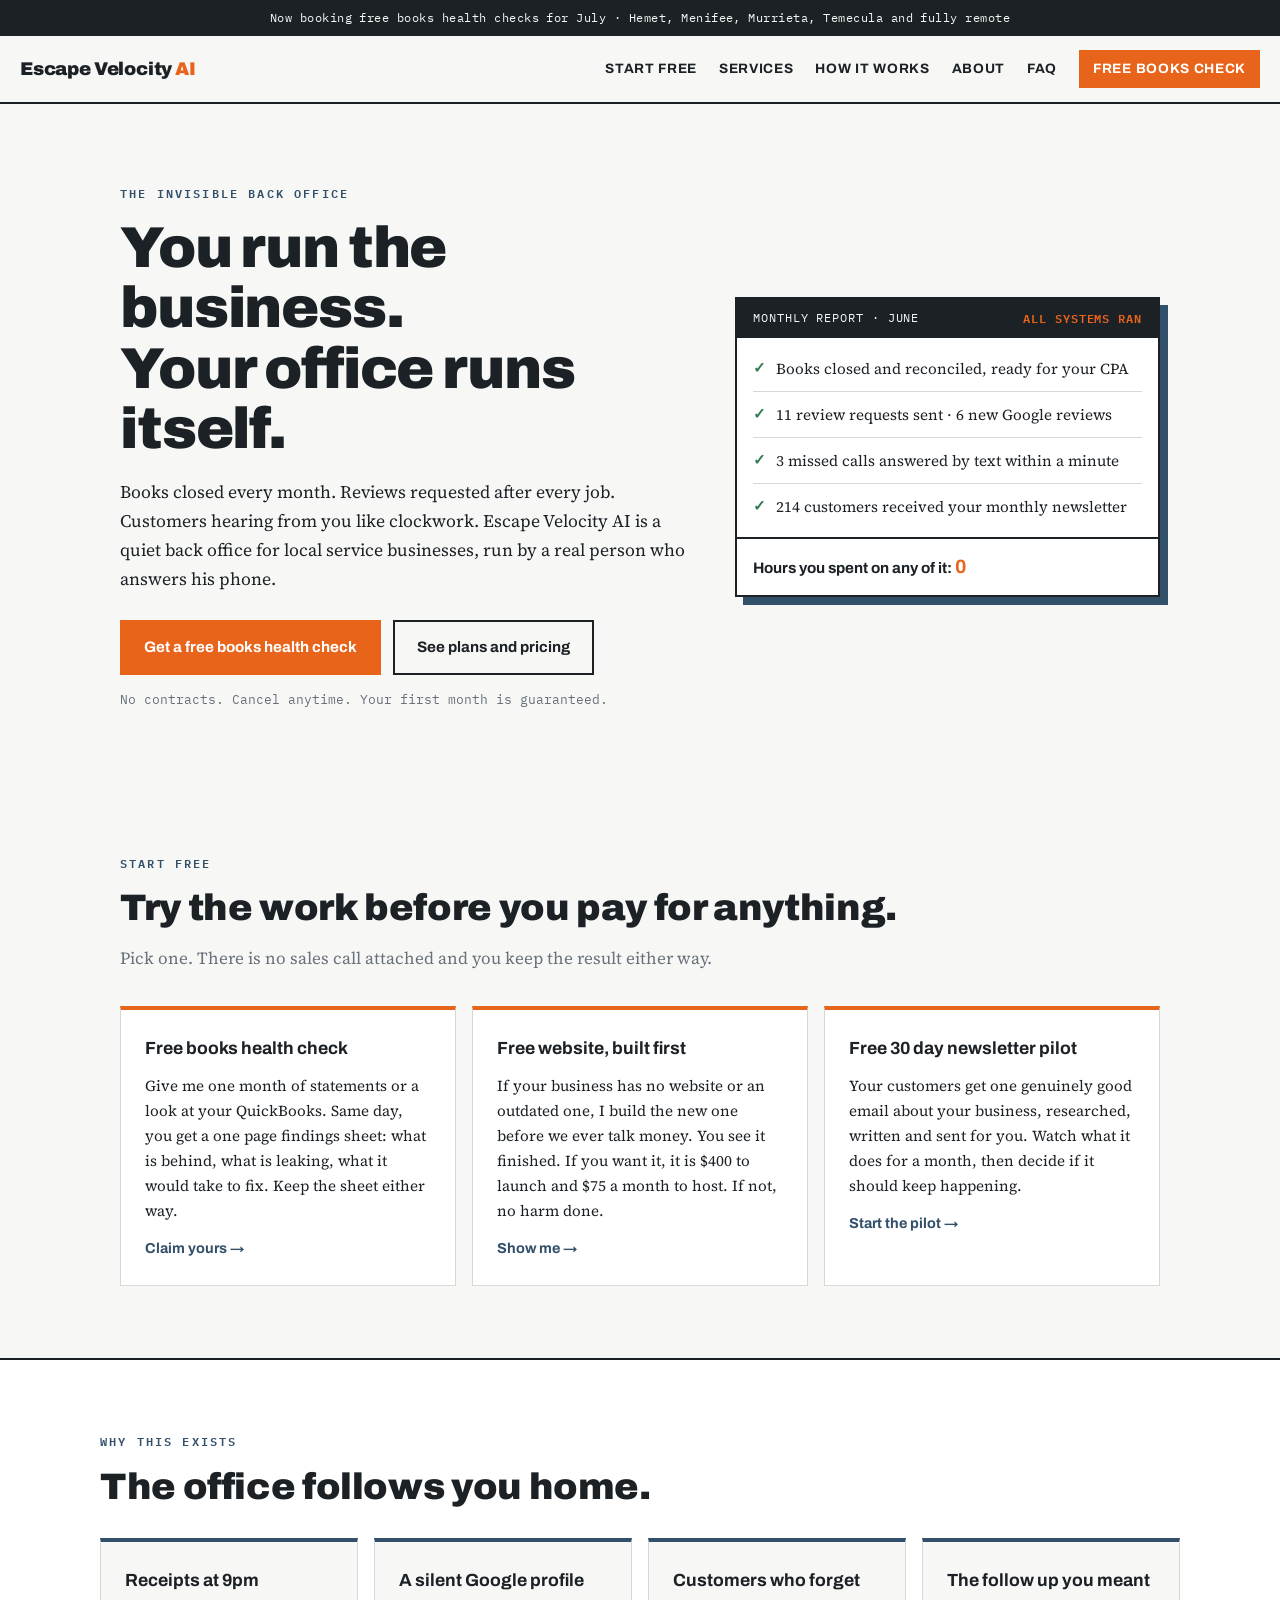
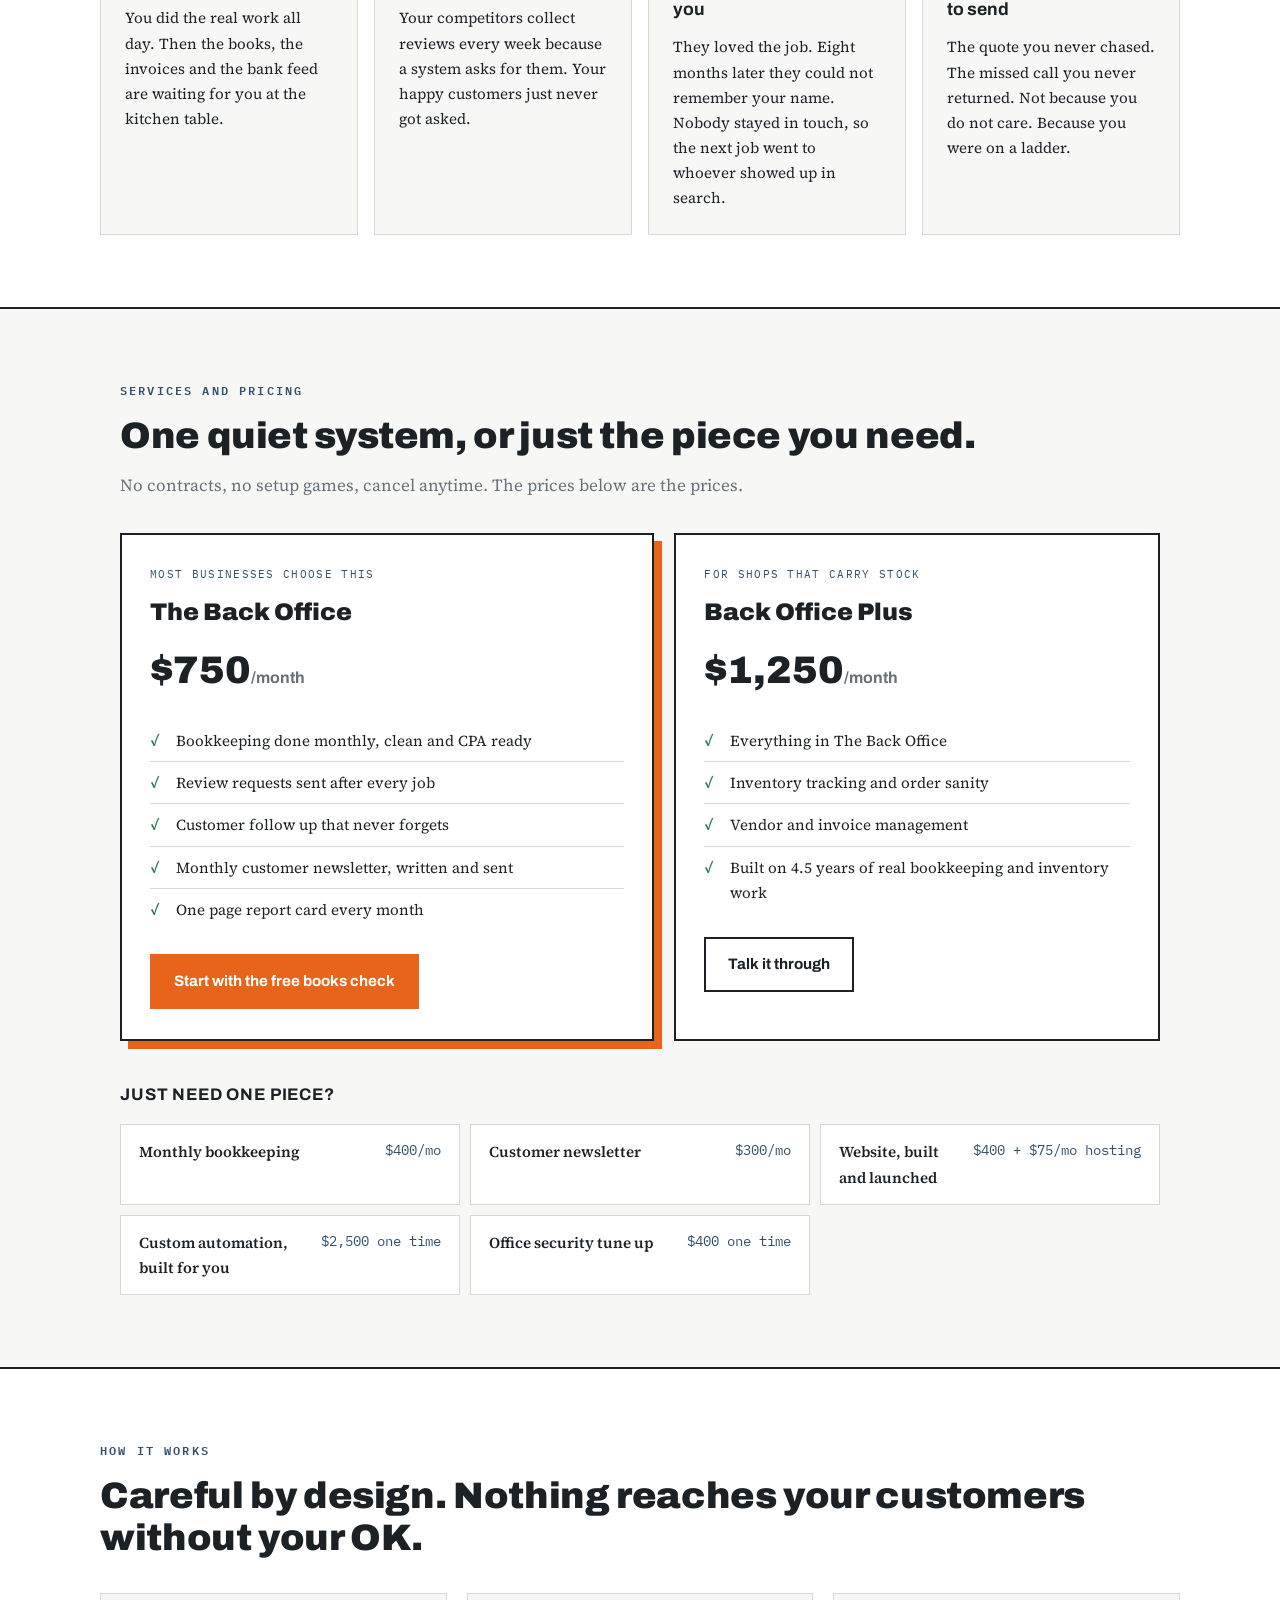
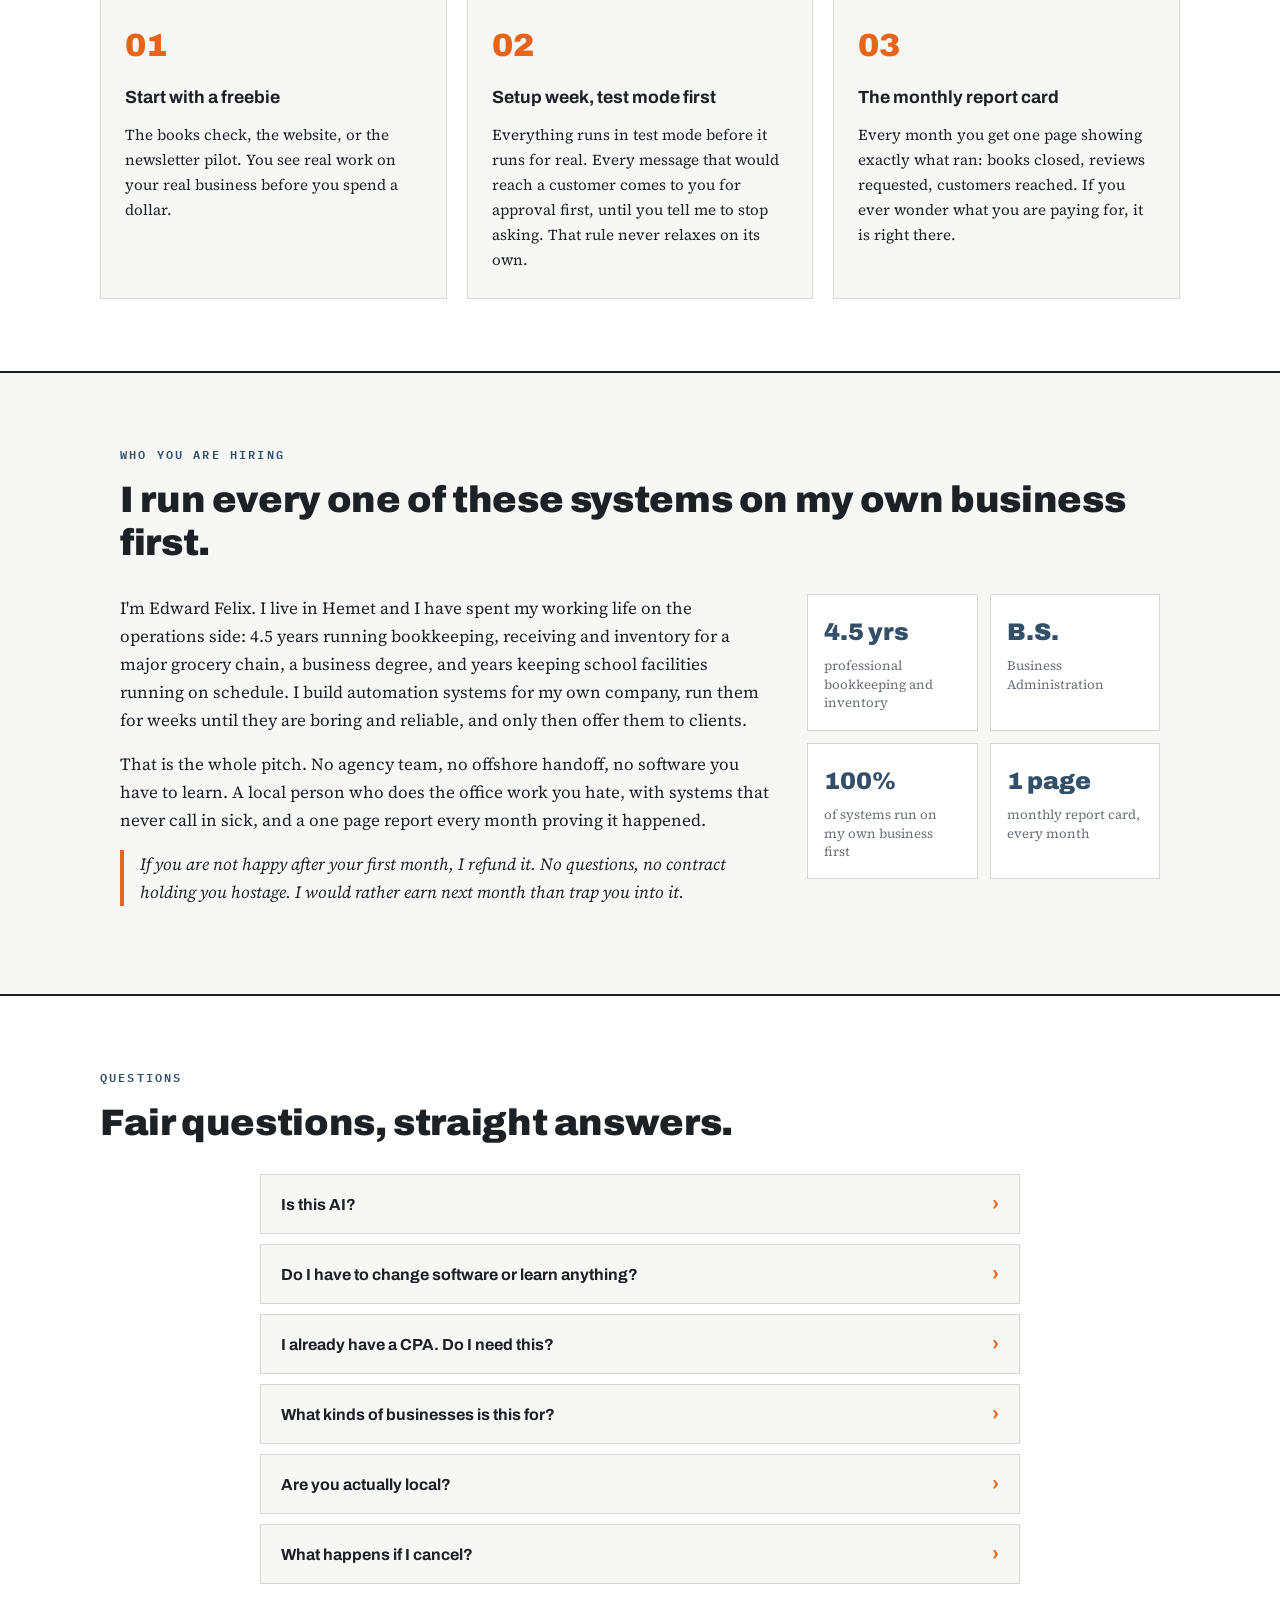
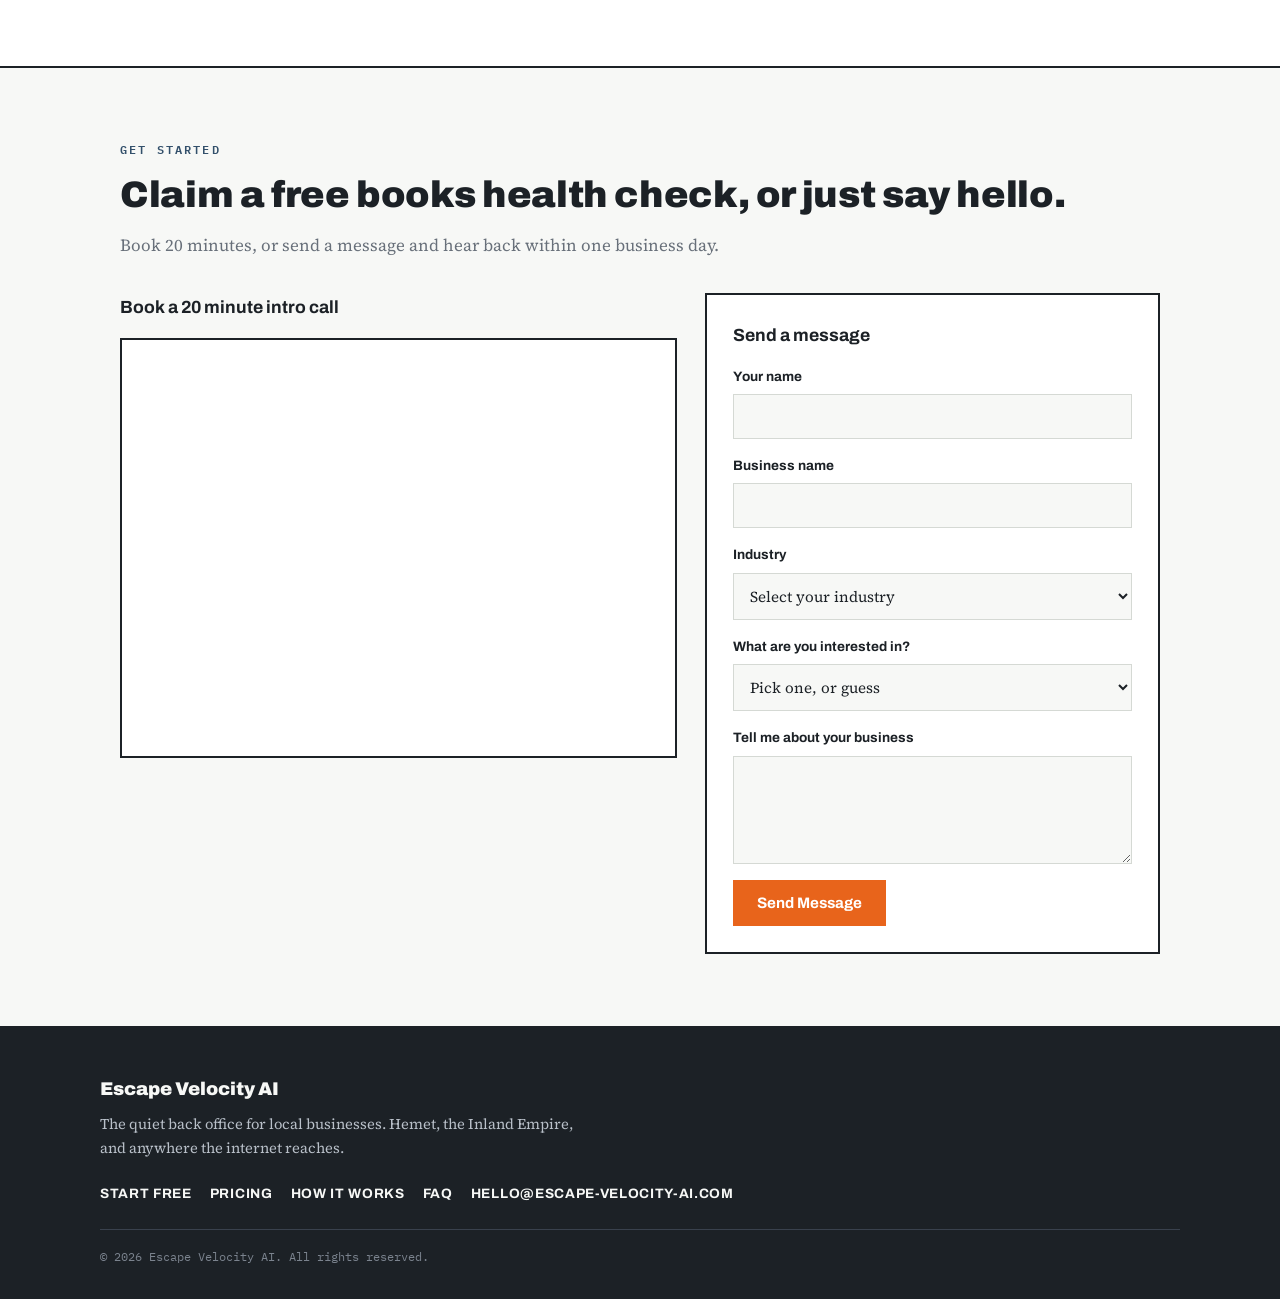
==== commit 0d59056a: "Reposition site to the Invisible Back Office offer Full rewrite from the done for you AI video offer" ====
--- a/index.html
+++ b/index.html
@@ -1,680 +1,308 @@
 <!DOCTYPE html>
 <html lang="en">
 <head>
-  <meta charset="UTF-8">
-  <meta name="viewport" content="width=device-width, initial-scale=1.0">
-  <meta name="description" content="Done-for-you AI video content for small businesses. 8–12 videos per month, no camera required. Escape Velocity AI.">
-  <meta property="og:title" content="Escape Velocity AI — Done-for-You Video Content">
-  <meta property="og:description" content="AI-powered video content for plumbers, realtors, coaches, and creators. 8–12 videos a month. Zero camera time.">
-  <meta property="og:image" content="assets/og-image.png">
-  <meta property="og:type" content="website">
-  <!-- Emoji favicon — replace with a real favicon.ico once you have one -->
-  <link rel="icon" href="data:image/svg+xml,<svg xmlns='http://www.w3.org/2000/svg' viewBox='0 0 100 100'><text y='.9em' font-size='90'>🚀</text></svg>">
-  <title>Escape Velocity AI — Done-for-You Video Content</title>
-  <link rel="stylesheet" href="styles.css">
+  <meta charset="UTF-8" />
+  <meta name="viewport" content="width=device-width, initial-scale=1.0" />
+  <title>Escape Velocity AI — The quiet back office for local businesses</title>
+  <meta name="description" content="Books closed monthly. Reviews requested after every job. Customers hearing from you like clockwork. A quiet back office for local service businesses in the Inland Empire and beyond." />
+  <meta property="og:title" content="Escape Velocity AI — The quiet back office for local businesses" />
+  <meta property="og:description" content="Books closed monthly. Reviews coming in. Customers hearing from you. All handled in the background while you do the actual work." />
+  <meta property="og:type" content="website" />
+  <meta property="og:url" content="https://escape-velocity-ai.com/" />
+  <meta property="og:image" content="https://escape-velocity-ai.com/assets/og-image.png" />
+  <meta property="og:image:width" content="1200" />
+  <meta property="og:image:height" content="630" />
+  <meta name="twitter:card" content="summary_large_image" />
+  <meta name="twitter:image" content="https://escape-velocity-ai.com/assets/og-image.png" />
+  <link rel="preconnect" href="https://fonts.googleapis.com" />
+  <link rel="preconnect" href="https://fonts.gstatic.com" crossorigin />
+  <link href="https://fonts.googleapis.com/css2?family=Archivo:wght@500;700;900&family=Source+Serif+4:ital,opsz,wght@0,8..60,400;0,8..60,600;1,8..60,400&family=IBM+Plex+Mono:wght@400;600&display=swap" rel="stylesheet" />
+  <link rel="stylesheet" href="styles.css" />
 </head>
 <body>
 
-  <!-- ============================================================
-       NAV
-  ============================================================ -->
-  <header class="nav-wrapper">
-    <nav class="nav container">
-      <a href="#hero" class="nav-logo">Escape Velocity AI</a>
-      <button class="nav-hamburger" aria-label="Toggle navigation menu" aria-expanded="false">
-        <span></span>
-        <span></span>
-        <span></span>
-      </button>
-      <div class="nav-links">
-        <a href="#how-it-works">How It Works</a>
-        <a href="#portfolio">Portfolio</a>
-        <a href="#pricing">Pricing</a>
-        <a href="#about">About</a>
-        <a href="#faq">FAQ</a>
-        <a href="#booking" class="btn btn-primary btn-sm">Book a Call</a>
-      </div>
+  <!-- ANNOUNCEMENT BAR -->
+  <div class="announce">Now booking free books health checks for July · Hemet, Menifee, Murrieta, Temecula and fully remote</div>
+
+  <!-- NAV -->
+  <header class="nav">
+    <a class="nav-brand" href="#top">Escape Velocity <span>AI</span></a>
+    <button class="nav-hamburger" aria-label="Menu" aria-expanded="false"><span></span><span></span><span></span></button>
+    <nav class="nav-links">
+      <a href="#start-free">Start Free</a>
+      <a href="#services">Services</a>
+      <a href="#how-it-works">How It Works</a>
+      <a href="#about">About</a>
+      <a href="#faq">FAQ</a>
+      <a class="nav-cta" href="#booking">Free Books Check</a>
     </nav>
   </header>
 
-  <main>
-
-    <!-- ============================================================
-         HERO
-    ============================================================ -->
-    <section class="hero" id="hero">
-      <div class="container">
-
-        <div class="badge">🎯 Founding Client Spots — 5 Available · Lock in Launch Pricing</div>
-
-        <!--
-          HERO HEADLINE — pick one, comment out the other two.
-          Each option has a matching subhead directly below it.
-        -->
-
-        <!-- OPTION 1 (recommended): Concrete, benefit-dense -->
-        <h1 class="hero-headline">12 videos a month.<br>Zero camera time.</h1>
-        <p class="hero-subhead">Done-for-you AI video content for small businesses — YouTube long-form, Shorts, and social — delivered monthly so you never have to think about it.</p>
-
-        <!-- OPTION 2: Intriguing / mystery angle
-        <h1 class="hero-headline">Your business,<br>on camera.<br>Without you.</h1>
-        <p class="hero-subhead">AI-powered video content built for your business, without you ever picking up a camera. We produce 8–12 videos a month so you can stay focused on what you do best.</p>
-        -->
-
-        <!-- OPTION 3: Direct, self-qualifying
-        <h1 class="hero-headline">Video content for businesses<br>that don't film.</h1>
-        <p class="hero-subhead">We produce 8–12 AI-made videos a month for your YouTube, Shorts, and social — so your business shows up online while you run your business.</p>
-        -->
-
-        <div class="hero-actions">
-          <a href="#booking" class="btn btn-primary btn-lg">Claim a Founding Client Spot</a>
-          <a href="#offer" class="hero-secondary-link">See what's included ↓</a>
+  <!-- HERO -->
+  <section class="hero" id="top">
+    <div class="hero-copy">
+      <p class="eyebrow">The invisible back office</p>
+      <h1>You run the business.<br />Your office runs itself.</h1>
+      <p class="hero-sub">Books closed every month. Reviews requested after every job. Customers hearing from you like clockwork. Escape Velocity AI is a quiet back office for local service businesses, run by a real person who answers his phone.</p>
+      <div class="hero-ctas">
+        <a class="btn btn-primary" href="#booking">Get a free books health check</a>
+        <a class="btn btn-ghost" href="#services">See plans and pricing</a>
+      </div>
+      <p class="hero-note">No contracts. Cancel anytime. Your first month is guaranteed.</p>
+    </div>
+
+    <!-- Signature artifact: the monthly report card -->
+    <div class="report-card" aria-label="Example monthly report">
+      <div class="report-head">
+        <span>MONTHLY REPORT · JUNE</span>
+        <span class="report-status">ALL SYSTEMS RAN</span>
+      </div>
+      <ul>
+        <li><span class="tick">✓</span> Books closed and reconciled, ready for your CPA</li>
+        <li><span class="tick">✓</span> 11 review requests sent · 6 new Google reviews</li>
+        <li><span class="tick">✓</span> 3 missed calls answered by text within a minute</li>
+        <li><span class="tick">✓</span> 214 customers received your monthly newsletter</li>
+      </ul>
+      <div class="report-foot">Hours you spent on any of it: <strong>0</strong></div>
+    </div>
+  </section>
+
+  <!-- START FREE / DOOR OPENERS -->
+  <section class="section" id="start-free">
+    <p class="eyebrow">Start free</p>
+    <h2>Try the work before you pay for anything.</h2>
+    <p class="section-subhead">Pick one. There is no sales call attached and you keep the result either way.</p>
+    <div class="card-grid three">
+      <div class="card opener">
+        <h3>Free books health check</h3>
+        <p>Give me one month of statements or a look at your QuickBooks. Same day, you get a one page findings sheet: what is behind, what is leaking, what it would take to fix. Keep the sheet either way.</p>
+        <a class="card-link" href="#booking">Claim yours →</a>
+      </div>
+      <div class="card opener">
+        <h3>Free website, built first</h3>
+        <p>If your business has no website or an outdated one, I build the new one before we ever talk money. You see it finished. If you want it, it is $400 to launch and $75 a month to host. If not, no harm done.</p>
+        <a class="card-link" href="#booking">Show me →</a>
+      </div>
+      <div class="card opener">
+        <h3>Free 30 day newsletter pilot</h3>
+        <p>Your customers get one genuinely good email about your business, researched, written and sent for you. Watch what it does for a month, then decide if it should keep happening.</p>
+        <a class="card-link" href="#booking">Start the pilot →</a>
+      </div>
+    </div>
+  </section>
+
+  <!-- PROBLEM -->
+  <section class="section section-alt" id="problem">
+    <p class="eyebrow">Why this exists</p>
+    <h2>The office follows you home.</h2>
+    <div class="card-grid four">
+      <div class="card pain"><h3>Receipts at 9pm</h3><p>You did the real work all day. Then the books, the invoices and the bank feed are waiting for you at the kitchen table.</p></div>
+      <div class="card pain"><h3>A silent Google profile</h3><p>Your competitors collect reviews every week because a system asks for them. Your happy customers just never got asked.</p></div>
+      <div class="card pain"><h3>Customers who forget you</h3><p>They loved the job. Eight months later they could not remember your name. Nobody stayed in touch, so the next job went to whoever showed up in search.</p></div>
+      <div class="card pain"><h3>The follow up you meant to send</h3><p>The quote you never chased. The missed call you never returned. Not because you do not care. Because you were on a ladder.</p></div>
+    </div>
+  </section>
+
+  <!-- SERVICES & PRICING -->
+  <section class="section" id="services">
+    <p class="eyebrow">Services and pricing</p>
+    <h2>One quiet system, or just the piece you need.</h2>
+    <p class="section-subhead">No contracts, no setup games, cancel anytime. The prices below are the prices.</p>
+
+    <div class="plans">
+      <div class="plan featured">
+        <div class="plan-tag">Most businesses choose this</div>
+        <h3>The Back Office</h3>
+        <div class="plan-price">$750<span>/month</span></div>
+        <ul>
+          <li>Bookkeeping done monthly, clean and CPA ready</li>
+          <li>Review requests sent after every job</li>
+          <li>Customer follow up that never forgets</li>
+          <li>Monthly customer newsletter, written and sent</li>
+          <li>One page report card every month</li>
+        </ul>
+        <a class="btn btn-primary" href="#booking">Start with the free books check</a>
+      </div>
+      <div class="plan">
+        <div class="plan-tag">For shops that carry stock</div>
+        <h3>Back Office Plus</h3>
+        <div class="plan-price">$1,250<span>/month</span></div>
+        <ul>
+          <li>Everything in The Back Office</li>
+          <li>Inventory tracking and order sanity</li>
+          <li>Vendor and invoice management</li>
+          <li>Built on 4.5 years of real bookkeeping and inventory work</li>
+        </ul>
+        <a class="btn btn-ghost" href="#booking">Talk it through</a>
+      </div>
+    </div>
+
+    <div class="alacarte">
+      <h3>Just need one piece?</h3>
+      <div class="ala-grid">
+        <div class="ala"><span class="ala-name">Monthly bookkeeping</span><span class="ala-price">$400/mo</span></div>
+        <div class="ala"><span class="ala-name">Customer newsletter</span><span class="ala-price">$300/mo</span></div>
+        <div class="ala"><span class="ala-name">Website, built and launched</span><span class="ala-price">$400 + $75/mo hosting</span></div>
+        <div class="ala"><span class="ala-name">Custom automation, built for you</span><span class="ala-price">$2,500 one time</span></div>
+        <div class="ala"><span class="ala-name">Office security tune up</span><span class="ala-price">$400 one time</span></div>
+      </div>
+    </div>
+  </section>
+
+  <!-- HOW IT WORKS -->
+  <section class="section section-alt" id="how-it-works">
+    <p class="eyebrow">How it works</p>
+    <h2>Careful by design. Nothing reaches your customers without your OK.</h2>
+    <div class="steps">
+      <div class="step">
+        <div class="step-num">01</div>
+        <h3>Start with a freebie</h3>
+        <p>The books check, the website, or the newsletter pilot. You see real work on your real business before you spend a dollar.</p>
+      </div>
+      <div class="step">
+        <div class="step-num">02</div>
+        <h3>Setup week, test mode first</h3>
+        <p>Everything runs in test mode before it runs for real. Every message that would reach a customer comes to you for approval first, until you tell me to stop asking. That rule never relaxes on its own.</p>
+      </div>
+      <div class="step">
+        <div class="step-num">03</div>
+        <h3>The monthly report card</h3>
+        <p>Every month you get one page showing exactly what ran: books closed, reviews requested, customers reached. If you ever wonder what you are paying for, it is right there.</p>
+      </div>
+    </div>
+  </section>
+
+  <!-- ABOUT / PROOF -->
+  <section class="section" id="about">
+    <p class="eyebrow">Who you are hiring</p>
+    <h2>I run every one of these systems on my own business first.</h2>
+    <div class="about-grid">
+      <div class="about-copy">
+        <p>I'm Edward Felix. I live in Hemet and I have spent my working life on the operations side: 4.5 years running bookkeeping, receiving and inventory for a major grocery chain, a business degree, and years keeping school facilities running on schedule. I build automation systems for my own company, run them for weeks until they are boring and reliable, and only then offer them to clients.</p>
+        <p>That is the whole pitch. No agency team, no offshore handoff, no software you have to learn. A local person who does the office work you hate, with systems that never call in sick, and a one page report every month proving it happened.</p>
+        <p class="about-promise">If you are not happy after your first month, I refund it. No questions, no contract holding you hostage. I would rather earn next month than trap you into it.</p>
+      </div>
+      <div class="about-facts">
+        <div class="fact"><span class="fact-num">4.5 yrs</span><span class="fact-label">professional bookkeeping and inventory</span></div>
+        <div class="fact"><span class="fact-num">B.S.</span><span class="fact-label">Business Administration</span></div>
+        <div class="fact"><span class="fact-num">100%</span><span class="fact-label">of systems run on my own business first</span></div>
+        <div class="fact"><span class="fact-num">1 page</span><span class="fact-label">monthly report card, every month</span></div>
+      </div>
+    </div>
+  </section>
+
+  <!-- FAQ -->
+  <section class="section section-alt" id="faq">
+    <p class="eyebrow">Questions</p>
+    <h2>Fair questions, straight answers.</h2>
+    <div class="faq-list">
+      <div class="faq-item">
+        <button class="faq-question" aria-expanded="false">Is this AI? <span class="faq-icon">›</span></button>
+        <div class="faq-answer"><p>Some of the tools are, yes. The follow ups, the newsletter drafts and the report cards are produced by modern automation, and that is why the price is $750 instead of a $3,000 agency retainer. What matters: you never touch the tools, a human reviews the work, and nothing reaches your customers without approval until you decide otherwise.</p></div>
+      </div>
+      <div class="faq-item">
+        <button class="faq-question" aria-expanded="false">Do I have to change software or learn anything? <span class="faq-icon">›</span></button>
+        <div class="faq-answer"><p>No. I work with what you have, even if what you have is a shoebox of receipts and a Gmail account. If something better is worth setting up, I set it up and run it for you.</p></div>
+      </div>
+      <div class="faq-item">
+        <button class="faq-question" aria-expanded="false">I already have a CPA. Do I need this? <span class="faq-icon">›</span></button>
+        <div class="faq-answer"><p>Probably, yes. A CPA files your taxes. I keep the books clean all year so your CPA spends billable hours filing instead of untangling. Most CPAs love working with clients whose books arrive reconciled.</p></div>
+      </div>
+      <div class="faq-item">
+        <button class="faq-question" aria-expanded="false">What kinds of businesses is this for? <span class="faq-icon">›</span></button>
+        <div class="faq-answer"><p>Local service businesses: plumbers, HVAC, contractors, salons, studios, daycares, coaches, realtors, small shops. If your customers are local and your evenings are full of office work, this is built for you.</p></div>
+      </div>
+      <div class="faq-item">
+        <button class="faq-question" aria-expanded="false">Are you actually local? <span class="faq-icon">›</span></button>
+        <div class="faq-answer"><p>Yes. Hemet, working across Menifee, Murrieta and Temecula. Everything is also built to run remotely, so distance never matters for delivery. It just means for local clients, the first meeting can be a handshake.</p></div>
+      </div>
+      <div class="faq-item">
+        <button class="faq-question" aria-expanded="false">What happens if I cancel? <span class="faq-icon">›</span></button>
+        <div class="faq-answer"><p>You cancel and it stops, effective at the end of the month you paid for. Your books, your website and your customer list are yours and you get all of it. No exit fees, no hostage data.</p></div>
+      </div>
+    </div>
+  </section>
+
+  <!-- BOOKING + CONTACT -->
+  <section class="section" id="booking">
+    <p class="eyebrow">Get started</p>
+    <h2>Claim a free books health check, or just say hello.</h2>
+    <p class="section-subhead">Book 20 minutes, or send a message and hear back within one business day.</p>
+    <div class="booking-grid">
+
+      <div class="booking-calendar">
+        <h3>Book a 20 minute intro call</h3>
+        <div class="cal-embed-wrapper">
+          <div id="my-cal-inline-20-min-intro-call"></div>
         </div>
-
-      </div>
-    </section>
-
-    <!-- ============================================================
-         STATS STRIP
-    ============================================================ -->
-    <section class="stats-strip">
-      <div class="container">
-        <div class="stats-grid">
-          <div class="stat-item">
-            <div class="stat-value">8–12</div>
-            <div class="stat-label">Videos per Month</div>
-          </div>
-          <div class="stat-item">
-            <div class="stat-value">4</div>
-            <div class="stat-label">Simple Steps</div>
-          </div>
-          <div class="stat-item">
-            <div class="stat-value">30-Day</div>
-            <div class="stat-label">Satisfaction Guarantee</div>
-          </div>
-          <div class="stat-item">
-            <div class="stat-value">5</div>
-            <div class="stat-label">Founding Spots Left</div>
-          </div>
+        <script type="text/javascript">
+          (function (C, A, L) { let p = function (a, ar) { a.q.push(ar); }; let d = C.document; C.Cal = C.Cal || function () { let cal = C.Cal; let ar = arguments; if (!cal.loaded) { cal.ns = {}; cal.q = cal.q || []; d.head.appendChild(d.createElement("script")).src = A; cal.loaded = true; } if (ar[0] === L) { const api = function () { p(api, arguments); }; const namespace = ar[1]; api.q = api.q || []; if(typeof namespace === "string"){cal.ns[namespace] = cal.ns[namespace] || api;p(cal.ns[namespace], ar);p(cal, ["initNamespace", namespace]);} else p(cal, ar); return;} p(cal, ar); }; })(window, "https://app.cal.com/embed/embed.js", "init");
+          Cal("init", "20-min-intro-call", {origin:"https://app.cal.com"});
+          Cal.ns["20-min-intro-call"]("inline", {
+            elementOrSelector:"#my-cal-inline-20-min-intro-call",
+            config: {"layout":"month_view","useSlotsViewOnSmallScreen":"true"},
+            calLink: "escape-velocity-ai-gj1u70/20-min-intro-call",
+          });
+          Cal.ns["20-min-intro-call"]("ui", {"hideEventTypeDetails":false,"layout":"month_view"});
+        </script>
+      </div>
+
+      <div class="booking-form" id="contact-form">
+        <h3>Send a message</h3>
+        <form class="contact-form" action="https://formspree.io/f/xzdyajpe" method="POST">
+          <input type="text" name="_gotcha" style="display:none" tabindex="-1" autocomplete="off" />
+          <label>Your name<input type="text" name="name" required /></label>
+          <label>Business name<input type="text" name="business" /></label>
+          <label>Industry
+            <select name="industry">
+              <option value="" disabled selected>Select your industry</option>
+              <option>Plumbing / HVAC / Contractors</option>
+              <option>Salon / Studio / Gym</option>
+              <option>Daycare / Church / School</option>
+              <option>Real Estate</option>
+              <option>Coaching / Professional Services</option>
+              <option>Retail / Shop</option>
+              <option>Other</option>
+            </select>
+          </label>
+          <label>What are you interested in?
+            <select name="interest">
+              <option value="" disabled selected>Pick one, or guess</option>
+              <option>Free books health check</option>
+              <option>Free website, built first</option>
+              <option>Free 30 day newsletter pilot</option>
+              <option>The Back Office ($750/mo)</option>
+              <option>Back Office Plus ($1,250/mo)</option>
+              <option>Something else, let's talk</option>
+            </select>
+          </label>
+          <label>Tell me about your business<textarea name="message" rows="4"></textarea></label>
+          <button class="btn btn-primary" type="submit">Send Message</button>
+        </form>
+        <div id="form-success" hidden>
+          <p class="success-mark">✓</p>
+          <h4>Message received.</h4>
+          <p>I'll be in touch within one business day. If you'd rather talk sooner, <a href="#booking">book a call directly</a>.</p>
         </div>
       </div>
-    </section>
-
-    <!-- ============================================================
-         PROBLEM
-    ============================================================ -->
-    <section class="problem section-surface" id="problem">
-      <div class="container">
-        <div class="problem-header">
-          <h2>Video is the highest-ROI marketing channel.<br>But it costs time you don't have.</h2>
-        </div>
-        <div class="problem-grid">
-          <div class="problem-item">
-            <div class="problem-icon">⏱</div>
-            <div class="problem-text">
-              <h3>Creating video eats your week</h3>
-              <p>Scripting, recording, editing, and uploading one good video takes 6–10 hours. You have a business to run — and a content calendar isn't it.</p>
-            </div>
-          </div>
-          <div class="problem-item">
-            <div class="problem-icon">💸</div>
-            <div class="problem-text">
-              <h3>Traditional agencies are out of reach</h3>
-              <p>Most video marketing agencies charge $3,000–$8,000 per month before you see a single result. That math doesn't work for most growing businesses.</p>
-            </div>
-          </div>
-          <div class="problem-item">
-            <div class="problem-icon">📉</div>
-            <div class="problem-text">
-              <h3>Posting once a month builds nothing</h3>
-              <p>YouTube and social algorithms reward consistency. One video a month gets you ignored. Eight to twelve a month gets you found — by the right people, regularly.</p>
-            </div>
-          </div>
-        </div>
-      </div>
-    </section>
-
-    <!-- ============================================================
-         THE OFFER
-    ============================================================ -->
-    <section class="offer" id="offer">
-      <div class="container">
-        <h2>Done-for-you AI video content.<br>Monthly. Affordable.</h2>
-        <p class="section-subhead">We handle everything from script to finished file. You review, approve, and post — or we walk you through it.</p>
-        <div class="offer-grid">
-          <div class="offer-card">
-            <div class="offer-icon">📹</div>
-            <h3>High Volume</h3>
-            <p>8–12 long-form YouTube videos <em>plus</em> matching Shorts every month. Enough content to build a real presence — consistently, not occasionally.</p>
-          </div>
-          <div class="offer-card">
-            <div class="offer-icon">📲</div>
-            <h3>Multi-Platform</h3>
-            <p>Videos sized and formatted for YouTube, YouTube Shorts, Instagram Reels, TikTok, and Facebook — wherever your customers are already spending time.</p>
-          </div>
-          <div class="offer-card">
-            <div class="offer-icon">🤝</div>
-            <h3>Truly Hands-Off</h3>
-            <p>You approve scripts before we produce a single frame. After that, the only thing hitting your inbox is finished, upload-ready videos on schedule.</p>
-          </div>
-        </div>
-      </div>
-    </section>
-
-    <!-- ============================================================
-         HOW IT WORKS
-    ============================================================ -->
-    <section class="how-it-works section-surface" id="how-it-works">
-      <div class="container">
-        <h2>How it works</h2>
-        <p class="section-subhead">Four steps from kickoff to finished videos in your Google Drive folder.</p>
-        <div class="steps-grid">
-          <div class="step">
-            <div class="step-icon">📋</div>
-            <div class="step-number">01</div>
-            <h3>Intake &amp; Brief</h3>
-            <p>We kick off with a 20-minute onboarding call. You share your business, goals, target audience, and niche. We learn your world so the content sounds like it came from you — not a template.</p>
-          </div>
-          <div class="step">
-            <div class="step-icon">✏️</div>
-            <div class="step-number">02</div>
-            <h3>Script Approval</h3>
-            <p>Our team writes scripts tailored to your audience and optimized for YouTube search. You review every script before production begins — nothing goes forward without your sign-off.</p>
-          </div>
-          <div class="step">
-            <div class="step-icon">🎬</div>
-            <div class="step-number">03</div>
-            <h3>AI Production</h3>
-            <p>Once approved, our AI-powered production system turns your scripts into polished, professional videos — visuals, voiceover, music, captions — without you ever touching a camera.</p>
-          </div>
-          <div class="step">
-            <div class="step-icon">📦</div>
-            <div class="step-number">04</div>
-            <h3>Delivery</h3>
-            <p>Finished videos land in your Google Drive folder on schedule, every month. They're upload-ready. Growth and Premium plans also include titles, descriptions, and tags optimized for search.</p>
-          </div>
-        </div>
-      </div>
-    </section>
-
-    <!-- ============================================================
-         PORTFOLIO
-    ============================================================ -->
-    <section class="portfolio" id="portfolio">
-      <div class="container">
-        <div class="portfolio-intro">
-          <div class="portfolio-label">Real Work. Real Results.</div>
-          <h2>Sample packages from the same system<br>we'll run for your business</h2>
-          <p class="section-subhead">Two complete 4-video packages — scripts, production, and delivery — ready to watch.</p>
-        </div>
-        <div class="portfolio-grid">
-
-          <!-- CARD 1: RAMIREZ PLUMBING & HVAC -->
-          <div class="portfolio-card">
-            <div class="portfolio-card-header">
-              <div class="portfolio-icon">🔧</div>
-              <div class="portfolio-meta">
-                <div class="portfolio-industry-badge">Plumbing &amp; HVAC</div>
-                <h3 class="portfolio-client">Ramirez Plumbing &amp; HVAC</h3>
-              </div>
-            </div>
-            <p class="portfolio-description">
-              <strong>Challenge:</strong> Local service company with zero online presence needed YouTube authority in a competitive market — without the owner spending time on camera.<br><br>
-              <strong>Deliverable:</strong> 4-video evergreen package targeting high-search service questions to drive warm inbound calls year-round.
-            </p>
-            <div class="portfolio-videos-label">4 Videos Included</div>
-            <ul class="portfolio-videos">
-              <li>Signs Your Water Heater Is About to Fail</li>
-              <li>When to Call a Plumber vs DIY It</li>
-              <!-- CONFIRM: placeholder title — update if different -->
-              <li>How to Shut Off Your Water in a Plumbing Emergency</li>
-              <!-- CONFIRM: placeholder title — update if different -->
-              <li>5 HVAC Warning Signs Most Homeowners Miss</li>
-            </ul>
-            <!--
-              REPLACE THIS LINK: Paste the Google Drive shareable link for the
-              Ramirez Plumbing & HVAC portfolio folder below (replace the # value).
-              Make sure sharing is set to "Anyone with the link can view."
-            -->
-            <a
-              href="https://drive.google.com/drive/folders/1PK1H2fhCwK3R9bcdSVDFB69OcuM1zFRI?usp=sharing"
-              target="_blank"
-              rel="noopener noreferrer"
-              class="btn btn-primary portfolio-cta"
-            >View Full Sample ↗</a>
-          </div>
-
-          <!-- CARD 2: SARAH CHEN REALTY -->
-          <div class="portfolio-card portfolio-card--realty">
-            <div class="portfolio-card-header">
-              <div class="portfolio-icon">🏡</div>
-              <div class="portfolio-meta">
-                <div class="portfolio-industry-badge portfolio-industry-badge--blue">Real Estate</div>
-                <h3 class="portfolio-client">Sarah Chen Realty</h3>
-              </div>
-            </div>
-            <p class="portfolio-description">
-              <strong>Challenge:</strong> Independent real estate agent needed to stand out in a crowded market and build trust with buyers and sellers before the first conversation.<br><br>
-              <strong>Deliverable:</strong> 4-video local authority package combining neighborhood lifestyle content with market education to generate warm referrals.
-            </p>
-            <div class="portfolio-videos-label">4 Videos Included</div>
-            <ul class="portfolio-videos">
-              <li>Living in Eastvale, CA — Honest Pros &amp; Cons</li>
-              <li>Riverside County Real Estate Market Update</li>
-              <!-- CONFIRM: placeholder title — update if different -->
-              <li>First-Time Home Buyer Guide to the Inland Empire</li>
-              <!-- CONFIRM: placeholder title — update if different -->
-              <li>How to Price Your Home Right the First Time</li>
-            </ul>
-            <!--
-              REPLACE THIS LINK: Paste the Google Drive shareable link for the
-              Sarah Chen Realty portfolio folder below (replace the # value).
-              Make sure sharing is set to "Anyone with the link can view."
-            -->
-            <a
-              href="https://drive.google.com/drive/folders/12DacM2tc5JFfpL2FD_pbyjFH8I720cjw"
-              target="_blank"
-              rel="noopener noreferrer"
-              class="btn portfolio-cta portfolio-cta--blue"
-            >View Full Sample ↗</a>
-          </div>
-
-        </div>
-      </div>
-    </section>
-
-    <!-- ============================================================
-         PRICING
-    ============================================================ -->
-    <section class="pricing" id="pricing">
-      <div class="container">
-        <h2>Simple, transparent pricing</h2>
-        <p class="section-subhead">No hidden fees. No long-term contracts. Cancel anytime.</p>
-        <div class="pricing-grid">
-
-          <!-- STARTER -->
-          <div class="pricing-card">
-            <div class="pricing-header">
-              <h3>Starter</h3>
-              <div class="pricing-price">
-                <span class="price-amount">$750</span>
-                <span class="price-period">/month</span>
-              </div>
-              <p class="pricing-tagline">Build your foundation with a consistent monthly presence.</p>
-            </div>
-            <ul class="pricing-features">
-              <li>4 long-form YouTube videos (8–12 min)</li>
-              <li>4 YouTube Shorts</li>
-              <li>Script approval on every video</li>
-              <li>Captions included</li>
-              <li>Google Drive delivery</li>
-              <li>Monthly performance summary</li>
-            </ul>
-            <a href="#booking" class="btn btn-outline btn-full">Book a Call</a>
-          </div>
-
-          <!-- GROWTH (most popular) -->
-          <div class="pricing-card pricing-card--featured">
-            <div class="pricing-badge">Most Popular</div>
-            <div class="pricing-header">
-              <h3>Growth</h3>
-              <div class="pricing-price">
-                <span class="price-amount">$1,500</span>
-                <span class="price-period">/month</span>
-              </div>
-              <p class="pricing-tagline">Double the content, double the reach — across every platform.</p>
-            </div>
-            <ul class="pricing-features">
-              <li>8 long-form YouTube videos</li>
-              <li>8 YouTube Shorts</li>
-              <li>Cross-platform formatting (IG Reels, TikTok, Facebook)</li>
-              <li>Script approval on every video</li>
-              <li>Captions + platform-ready titles &amp; descriptions</li>
-              <li>Google Drive delivery</li>
-              <li>Monthly performance summary</li>
-            </ul>
-            <a href="#booking" class="btn btn-primary btn-full">Book a Call</a>
-          </div>
-
-          <!-- PREMIUM -->
-          <div class="pricing-card">
-            <div class="pricing-header">
-              <h3>Premium</h3>
-              <div class="pricing-price">
-                <span class="price-amount">$2,000<span class="price-range">–$2,500</span></span>
-                <span class="price-period">/month</span>
-              </div>
-              <p class="pricing-tagline">Full-service content engine with strategy and analytics.</p>
-            </div>
-            <ul class="pricing-features">
-              <li>12 long-form YouTube videos</li>
-              <li>12 YouTube Shorts</li>
-              <li>Cross-platform formatting (all platforms)</li>
-              <li>Content strategy &amp; editorial calendar</li>
-              <li>Monthly analytics report + growth recommendations</li>
-              <li>Priority script turnaround</li>
-              <li>Dedicated account manager</li>
-              <li>Google Drive delivery</li>
-            </ul>
-            <a href="#booking" class="btn btn-outline btn-full">Book a Call</a>
-          </div>
-
-        </div>
-        <p class="pricing-footnote">🔒 Founding pricing locked for 12 months for the first 5 clients who sign on at launch.</p>
-      </div>
-    </section>
-
-    <!-- ============================================================
-         TESTIMONIALS
-         PLACEHOLDER: Replace all four testimonials with real ones
-         before publishing. Remove this comment when done.
-    ============================================================ -->
-    <section class="testimonials section-surface" id="testimonials">
-      <div class="container">
-        <h2>What our clients say</h2>
-        <div class="testimonials-grid">
-
-          <!-- PLACEHOLDER: Replace with real testimonial from an HVAC/plumbing client -->
-          <div class="testimonial-card">
-            <p class="testimonial-text">"I was skeptical that AI could capture how I talk about my business. But the scripts nailed it. We've had three customers mention they found us on YouTube in the past two months — people who'd never have found us otherwise."</p>
-            <div class="testimonial-author">
-              <div class="testimonial-avatar">MT</div>
-              <div class="testimonial-info">
-                <strong>Marcus T.</strong>
-                <span>HVAC owner, Austin TX</span>
-              </div>
-            </div>
-          </div>
-
-          <!-- PLACEHOLDER: Replace with real testimonial from a real estate client -->
-          <div class="testimonial-card">
-            <p class="testimonial-text">"I post the videos Tuesday morning and by Thursday I've got DMs from people who watched. The leads are warmer than anything I get from cold outreach — they already feel like they know me before we even talk."</p>
-            <div class="testimonial-author">
-              <div class="testimonial-avatar">JR</div>
-              <div class="testimonial-info">
-                <strong>Jenna R.</strong>
-                <span>Real estate agent, Phoenix AZ</span>
-              </div>
-            </div>
-          </div>
-
-          <!-- PLACEHOLDER: Replace with real testimonial from a coaching client -->
-          <div class="testimonial-card">
-            <p class="testimonial-text">"I'd been saying I'd 'start YouTube' for two years. Having someone else handle production was the only way it was actually going to happen. Three months in and I have 400 subscribers and two new coaching clients from the channel."</p>
-            <div class="testimonial-author">
-              <div class="testimonial-avatar">DK</div>
-              <div class="testimonial-info">
-                <strong>David K.</strong>
-                <span>Business coach, remote</span>
-              </div>
-            </div>
-          </div>
-
-          <!-- PLACEHOLDER: Replace with real testimonial from a creator client -->
-          <div class="testimonial-card">
-            <p class="testimonial-text">"I wanted a faceless YouTube channel but had no idea where to start. This gave me a complete system — scripts, videos, strategy. I handle the posting. The channel went from 0 to 850 subscribers in the first 60 days."</p>
-            <div class="testimonial-author">
-              <div class="testimonial-avatar">AM</div>
-              <div class="testimonial-info">
-                <strong>Alicia M.</strong>
-                <span>YouTube creator, Chicago IL</span>
-              </div>
-            </div>
-          </div>
-
-        </div>
-      </div>
-    </section>
-
-    <!-- ============================================================
-         ABOUT / WHY ME
-    ============================================================ -->
-    <section class="about" id="about">
-      <div class="container">
-        <div class="about-grid">
-          <div class="about-content">
-            <h2>Why this works — and why now</h2>
-            <p>AI video production has crossed a threshold. The tools that used to require a studio, a crew, and a $10,000 camera can now be replicated at a fraction of the cost using AI-powered scripts, voiceovers, visuals, and editing. The bottleneck is no longer the technology — it's knowing how to use it, and having a system that produces consistently.</p>
-            <p>YouTube is the most powerful long-term marketing channel for small businesses. A video about "how to know if your HVAC needs replacing" can rank on Google and YouTube for years, generating free leads around the clock. A real estate walkthrough builds trust with buyers before you ever meet. A coaching video answers the exact question your next client typed into a search bar at 11pm. This is inbound marketing that compounds — and most of your competitors haven't started yet.</p>
-            <p>I built Escape Velocity AI to prove this system works publicly before selling it privately. <strong>My own faceless YouTube channel goes live May 1, 2026.</strong> I'm applying the exact same production process I run for every client to my own channel. You can watch it grow in real time — same tools, same workflow, same results. I'm not asking you to take my word for it. I'm showing you.</p>
-          </div>
-          <div class="about-aside">
-            <div class="about-card">
-              <div class="about-card-icon">🚀</div>
-              <h3>Founding Client Offer</h3>
-              <p>I'm taking on my first 5 clients at launch pricing. Founding clients lock in their monthly rate for 12 months — even as pricing increases for future clients.</p>
-              <p><strong>My channel launches May 1, 2026.</strong> Founding clients get first access to watch the system prove itself publicly — on my own business, not a pitch deck.</p>
-              <a href="#booking" class="btn btn-primary">Claim Your Spot</a>
-            </div>
-          </div>
-        </div>
-      </div>
-    </section>
-
-    <!-- ============================================================
-         RISK REVERSAL / GUARANTEE
-    ============================================================ -->
-    <section class="guarantee section-surface" id="guarantee">
-      <div class="container">
-        <div class="guarantee-inner">
-          <div class="guarantee-icon">🛡️</div>
-          <div class="guarantee-content">
-            <h2>Zero risk to get started.</h2>
-            <p>If you're not satisfied with your first batch of videos, we'll remake them at no charge. If you're still not happy after the revision, we'll refund your first month — no questions asked. No contracts. No lock-in. Cancel anytime.</p>
-            <p>I'd rather earn your continued business by delivering results than hold you to a contract you hate. That's the deal.</p>
-            <a href="#booking" class="btn btn-primary">Book a Free Intro Call</a>
-          </div>
-        </div>
-      </div>
-    </section>
-
-    <!-- ============================================================
-         FAQ
-    ============================================================ -->
-    <section class="faq" id="faq">
-      <div class="container">
-        <h2>Frequently asked questions</h2>
-        <div class="faq-list">
-
-          <div class="faq-item">
-            <button class="faq-question" aria-expanded="false">
-              Do I need to be on camera?
-              <span class="faq-chevron" aria-hidden="true">›</span>
-            </button>
-            <div class="faq-answer">
-              <p>No — and that's the entire point. Every video we produce is faceless. We use AI voiceovers, stock footage, screen recordings, motion graphics, and text overlays to create professional videos without a human presenter. You never have to pick up a camera, write a script by hand, or appear on screen.</p>
-            </div>
-          </div>
-
-          <div class="faq-item">
-            <button class="faq-question" aria-expanded="false">
-              How can you make videos about my business without knowing it?
-              <span class="faq-chevron" aria-hidden="true">›</span>
-            </button>
-            <div class="faq-answer">
-              <p>We learn your business during onboarding — your services, your target customer, common questions you get, what makes you different from competitors. From there, our scripts are written specifically for your niche and audience. You also review every script before production begins, so nothing goes forward that doesn't sound right to you.</p>
-            </div>
-          </div>
-
-          <div class="faq-item">
-            <button class="faq-question" aria-expanded="false">
-              What if I don't like the videos?
-              <span class="faq-chevron" aria-hidden="true">›</span>
-            </button>
-            <div class="faq-answer">
-              <p>You approve the script before we produce anything, which eliminates most surprises. But if a finished video isn't right, we'll revise it. And if after your first month you're not satisfied with the results, we'll refund it. We don't make money from clients who aren't getting value — it's not sustainable, and it's not how we operate.</p>
-            </div>
-          </div>
-
-          <div class="faq-item">
-            <button class="faq-question" aria-expanded="false">
-              Is this only for YouTube, or can I use the videos elsewhere?
-              <span class="faq-chevron" aria-hidden="true">›</span>
-            </button>
-            <div class="faq-answer">
-              <p>You own every video we produce and can use them anywhere. Growth and Premium plans include cross-platform formatting — we'll deliver the same content sized for Instagram Reels, TikTok, and Facebook as well. Starter plan delivers YouTube-ready files, but you can repurpose them yourself on any platform.</p>
-            </div>
-          </div>
-
-          <div class="faq-item">
-            <button class="faq-question" aria-expanded="false">
-              How is this different from hiring a freelance video editor?
-              <span class="faq-chevron" aria-hidden="true">›</span>
-            </button>
-            <div class="faq-answer">
-              <p>A freelance editor works with footage <em>you</em> provide — they still need you to record yourself, show up on camera, or source your own visuals. We handle the entire pipeline: topic research, scripting, voiceover, visuals, editing, captions, and delivery. We're a content production partner, not a post-production service.</p>
-            </div>
-          </div>
-
-          <div class="faq-item">
-            <button class="faq-question" aria-expanded="false">
-              Can I change my plan after I sign up?
-              <span class="faq-chevron" aria-hidden="true">›</span>
-            </button>
-            <div class="faq-answer">
-              <p>Yes. You can upgrade or downgrade at the start of any new billing month. There are no lock-in contracts. If your business is seasonal or your needs change, your plan can change with it.</p>
-            </div>
-          </div>
-
-        </div>
-      </div>
-    </section>
-
-    <!-- ============================================================
-         BOOKING / CONTACT
-    ============================================================ -->
-    <section class="booking" id="booking">
-      <div class="container">
-        <h2>Let's talk</h2>
-        <p class="section-subhead">Book a free 20-minute intro call, or send a message and we'll get back to you within one business day.</p>
-        <div class="booking-grid">
-
-          <!-- CALENDAR EMBED -->
-          <div class="booking-calendar">
-            <h3>Book a 20-min Intro Call</h3>
-            <!-- Cal inline embed code begins -->
-            <div class="cal-embed-wrapper">
-              <div id="my-cal-inline-20-min-intro-call"></div>
-            </div>
-            <script type="text/javascript">
-              (function (C, A, L) { let p = function (a, ar) { a.q.push(ar); }; let d = C.document; C.Cal = C.Cal || function () { let cal = C.Cal; let ar = arguments; if (!cal.loaded) { cal.ns = {}; cal.q = cal.q || []; d.head.appendChild(d.createElement("script")).src = A; cal.loaded = true; } if (ar[0] === L) { const api = function () { p(api, arguments); }; const namespace = ar[1]; api.q = api.q || []; if(typeof namespace === "string"){cal.ns[namespace] = cal.ns[namespace] || api;p(cal.ns[namespace], ar);p(cal, ["initNamespace", namespace]);} else p(cal, ar); return;} p(cal, ar); }; })(window, "https://app.cal.com/embed/embed.js", "init");
-              Cal("init", "20-min-intro-call", {origin:"https://app.cal.com"});
-              Cal.ns["20-min-intro-call"]("inline", {
-                elementOrSelector:"#my-cal-inline-20-min-intro-call",
-                config: {"layout":"month_view","useSlotsViewOnSmallScreen":"true"},
-                calLink: "escape-velocity-ai-gj1u70/20-min-intro-call",
-              });
-              Cal.ns["20-min-intro-call"]("ui", {"hideEventTypeDetails":false,"layout":"month_view"});
-            </script>
-            <!-- Cal inline embed code ends -->
-          </div>
-
-          <!-- CONTACT FORM -->
-          <div class="booking-form" id="contact-form">
-            <h3>Send a Message</h3>
-            <!--
-              FORMSPREE SETUP:
-              1. Go to formspree.io and sign up (free)
-              2. Create a new form — it gives you a form ID like "xabcd1234"
-              3. Replace "REPLACE_WITH_YOUR_ID" below with that ID
-              Full action URL example: action="https://formspree.io/f/xabcd1234"
-            -->
-            <form
-              action="https://formspree.io/f/xzdyajpe"
-              method="POST"
-              class="contact-form"
-            >
-              <div class="form-group">
-                <label for="name">Your name</label>
-                <input type="text" id="name" name="name" placeholder="Jane Smith" required>
-              </div>
-              <div class="form-group">
-                <label for="business">Business name</label>
-                <input type="text" id="business" name="business" placeholder="Smith Plumbing Co." required>
-              </div>
-              <div class="form-group">
-                <label for="industry">Industry</label>
-                <select id="industry" name="industry" required>
-                  <option value="" disabled selected>Select your industry</option>
-                  <option value="plumbing-hvac">Plumbing / HVAC / Contractors</option>
-                  <option value="real-estate">Real Estate</option>
-                  <option value="business-coaching">Business Coaching</option>
-                  <option value="youtube-creator">YouTube Creator</option>
-                  <option value="other">Other</option>
-                </select>
-              </div>
-              <div class="form-group">
-                <label for="volume">Monthly video volume needed</label>
-                <select id="volume" name="volume" required>
-                  <option value="" disabled selected>How many videos per month?</option>
-                  <option value="4">4 videos/mo — Starter ($750)</option>
-                  <option value="8">8 videos/mo — Growth ($1,500)</option>
-                  <option value="12">12 videos/mo — Premium ($2,000–$2,500)</option>
-                  <option value="unsure">Not sure yet — let's talk</option>
-                </select>
-              </div>
-              <div class="form-group">
-                <label for="message">Tell us about your business</label>
-                <textarea
-                  id="message"
-                  name="message"
-                  rows="3"
-                  placeholder="What do you sell, who's your customer, and what are you hoping video content will do for your business?"
-                ></textarea>
-              </div>
-              <!-- Honeypot — invisible to humans, bots fill it in; Formspree silently discards those submissions -->
-              <input type="text" name="_gotcha" tabindex="-1" autocomplete="off" aria-hidden="true" class="form-honeypot">
-              <button type="submit" class="btn btn-primary btn-full">Send Message</button>
-            </form>
-
-            <div id="form-success" class="form-success" hidden>
-              <div class="form-success-icon">✓</div>
-              <h4>Message received!</h4>
-              <p>We'll be in touch within one business day. While you wait, feel free to <a href="#booking">book a call directly</a>.</p>
-            </div>
-          </div>
-
-        </div>
-      </div>
-    </section>
-
-  </main>
-
-  <!-- ============================================================
-       FOOTER
-  ============================================================ -->
+    </div>
+  </section>
+
+  <!-- FOOTER -->
   <footer class="footer">
-    <div class="container">
-      <div class="footer-grid">
-        <div class="footer-brand">
-          <div class="footer-logo">Escape Velocity AI</div>
-          <p class="footer-tagline">Done-for-you AI video content for businesses that are ready to grow.</p>
-        </div>
-        <div class="footer-links">
-          <h4>Navigation</h4>
-          <ul>
-            <li><a href="#how-it-works">How It Works</a></li>
-            <li><a href="#pricing">Pricing</a></li>
-            <li><a href="#about">About</a></li>
-            <li><a href="#faq">FAQ</a></li>
-            <li><a href="#booking">Book a Call</a></li>
-          </ul>
-        </div>
-        <div class="footer-contact">
-          <h4>Get in touch</h4>
-          <!-- Replace with your actual email address -->
-          <a href="mailto:hello@escape-velocity-ai.com">hello@escape-velocity-ai.com</a>
-          <p class="footer-founding">Accepting founding clients — 5 spots available.</p>
-        </div>
-      </div>
-      <div class="footer-bottom">
-        <p>&copy; 2026 Escape Velocity AI. All rights reserved.</p>
-      </div>
-    </div>
+    <div class="footer-brand">
+      <strong>Escape Velocity AI</strong>
+      <p>The quiet back office for local businesses. Hemet, the Inland Empire, and anywhere the internet reaches.</p>
+    </div>
+    <nav class="footer-nav">
+      <a href="#start-free">Start Free</a>
+      <a href="#services">Pricing</a>
+      <a href="#how-it-works">How It Works</a>
+      <a href="#faq">FAQ</a>
+      <a href="mailto:hello@escape-velocity-ai.com">hello@escape-velocity-ai.com</a>
+    </nav>
+    <p class="footer-fine">© 2026 Escape Velocity AI. All rights reserved.</p>
   </footer>
-
-  <!-- Sticky mobile FAB -->
-  <a href="#booking" class="mobile-fab" aria-label="Get started">Get Started</a>
 
   <script src="script.js"></script>
 </body>
--- a/styles.css
+++ b/styles.css
@@ -1,1310 +1,161 @@
-/* ============================================================
-   ESCAPE VELOCITY AI — Landing Page Styles
-   Dark space theme. Mobile-first. Breakpoints: 768px, 1024px
-============================================================ */
+/* Escape Velocity AI — The quiet back office. Mobile-first. */
+:root {
+  --paper: #F7F8F6;
+  --ink: #1C2126;
+  --steel: #33506B;
+  --steel-deep: #24394E;
+  --orange: #E8641B;
+  --confirm: #2E7D4F;
+  --line: #D5D9D4;
+  --dim: #68707A;
+  --white: #FFFFFF;
+  --display: "Archivo", "Arial Narrow", Arial, sans-serif;
+  --body: "Source Serif 4", Georgia, serif;
+  --mono: "IBM Plex Mono", Consolas, monospace;
+  --max: 1080px;
+}
+* { box-sizing: border-box; margin: 0; padding: 0; }
+html { scroll-behavior: smooth; }
+body { background: var(--paper); color: var(--ink); font-family: var(--body); font-size: 17px; line-height: 1.65; }
+img { max-width: 100%; }
 
-/* === CSS VARIABLES ========================================= */
-:root {
-  /* Brand */
-  --orange:        #ff6b35;
-  --orange-dark:   #e85c28;
-  --blue-glow:     #4d8eff;
-  --white:         #ffffff;
+/* Announcement */
+.announce { background: var(--ink); color: var(--paper); font-family: var(--mono); font-size: 12px; letter-spacing: .04em; text-align: center; padding: 8px 16px; }
 
-  /* Dark theme surfaces */
-  --bg:            #080d1a;
-  --bg-surface:    #0d1525;
-  --bg-surface-2:  #121e36;
-  --navy:          #1a2840;
-  --navy-dark:     #060c18;
+/* Nav */
+.nav { position: sticky; top: 0; z-index: 50; display: flex; align-items: center; justify-content: space-between; padding: 14px 20px; background: var(--paper); border-bottom: 2px solid var(--ink); }
+.nav-brand { font-family: var(--display); font-weight: 900; font-size: 1.15rem; color: var(--ink); text-decoration: none; letter-spacing: -.01em; }
+.nav-brand span { color: var(--orange); }
+.nav-links { display: none; gap: 22px; align-items: center; }
+.nav-links a { font-family: var(--display); font-weight: 700; font-size: .85rem; text-transform: uppercase; letter-spacing: .05em; color: var(--ink); text-decoration: none; }
+.nav-links a:hover { color: var(--steel); }
+.nav-cta { background: var(--orange); color: var(--white) !important; padding: 8px 14px; }
+.nav-hamburger { display: flex; flex-direction: column; gap: 4px; background: none; border: 0; cursor: pointer; padding: 6px; }
+.nav-hamburger span { width: 22px; height: 3px; background: var(--ink); }
+.nav-links.nav-open { display: flex; position: absolute; top: 100%; left: 0; right: 0; flex-direction: column; background: var(--paper); border-bottom: 2px solid var(--ink); padding: 18px 20px; }
+@media (min-width: 860px) { .nav-links { display: flex; } .nav-hamburger { display: none; } }
 
-  /* Text on dark */
-  --text:          rgba(255, 255, 255, 0.87);
-  --text-muted:    rgba(255, 255, 255, 0.52);
-  --text-subtle:   rgba(255, 255, 255, 0.32);
+/* Buttons */
+.btn { display: inline-block; font-family: var(--display); font-weight: 700; font-size: .95rem; text-decoration: none; padding: 13px 22px; border: 2px solid var(--ink); cursor: pointer; transition: transform .08s ease, background .15s; }
+.btn-primary { background: var(--orange); color: var(--white); border-color: var(--orange); }
+.btn-primary:hover { background: #cf5512; border-color: #cf5512; }
+.btn-ghost { background: transparent; color: var(--ink); }
+.btn-ghost:hover { background: var(--white); }
+.btn:active { transform: translateY(1px); }
 
-  /* Borders */
-  --border:        rgba(255, 255, 255, 0.08);
-  --border-glow:   rgba(77, 142, 255, 0.30);
+/* Hero */
+.hero { display: grid; gap: 40px; max-width: var(--max); margin: 0 auto; padding: 56px 20px 72px; align-items: center; }
+@media (min-width: 900px) { .hero { grid-template-columns: 1.15fr .85fr; padding-top: 80px; } }
+.eyebrow { font-family: var(--mono); font-size: 12px; letter-spacing: .18em; text-transform: uppercase; color: var(--steel); font-weight: 600; margin-bottom: 14px; }
+.hero h1 { font-family: var(--display); font-weight: 900; font-size: clamp(2.2rem, 5.5vw, 3.6rem); line-height: 1.05; letter-spacing: -.02em; margin-bottom: 18px; }
+.hero-sub { font-size: 1.1rem; max-width: 34em; margin-bottom: 26px; }
+.hero-ctas { display: flex; flex-wrap: wrap; gap: 12px; margin-bottom: 14px; }
+.hero-note { font-family: var(--mono); font-size: 12.5px; color: var(--dim); }
 
-  /* Shadows */
-  --shadow-sm:  0 1px 3px rgba(0,0,0,0.4);
-  --shadow-md:  0 4px 16px rgba(0,0,0,0.5), 0 2px 4px rgba(0,0,0,0.3);
-  --shadow-lg:  0 12px 40px rgba(0,0,0,0.6), 0 4px 12px rgba(0,0,0,0.4);
-  --glow-blue:  0 0 30px rgba(77, 142, 255, 0.18);
-  --glow-orange: 0 0 30px rgba(255, 107, 53, 0.25);
+/* Report card (signature) */
+.report-card { background: var(--white); border: 2px solid var(--ink); box-shadow: 8px 8px 0 var(--steel); max-width: 430px; justify-self: center; width: 100%; }
+.report-head { display: flex; justify-content: space-between; gap: 10px; background: var(--ink); color: var(--paper); font-family: var(--mono); font-size: 11.5px; letter-spacing: .08em; padding: 10px 16px; }
+.report-status { color: var(--orange); font-weight: 600; }
+.report-card ul { list-style: none; padding: 8px 16px; }
+.report-card li { display: flex; gap: 10px; padding: 10px 0; border-bottom: 1px solid var(--line); font-size: .95rem; }
+.report-card li:last-child { border-bottom: 0; }
+.tick { color: var(--confirm); font-weight: 700; font-family: var(--display); }
+.report-foot { border-top: 2px solid var(--ink); padding: 12px 16px; font-family: var(--display); font-weight: 700; font-size: .95rem; }
+.report-foot strong { color: var(--orange); font-size: 1.2rem; }
 
-  /* Misc */
-  --surface:    var(--bg-surface);
-  --radius-sm:  6px;
-  --radius-md:  12px;
-  --radius-lg:  20px;
-  --font:       -apple-system, BlinkMacSystemFont, 'Segoe UI', Roboto, Oxygen, Ubuntu, sans-serif;
-  --transition: 0.2s ease;
-}
+/* Sections */
+.section { max-width: var(--max); margin: 0 auto; padding: 72px 20px; }
+.section-alt { max-width: none; background: var(--white); border-top: 2px solid var(--ink); border-bottom: 2px solid var(--ink); }
+.section-alt > * { max-width: var(--max); margin-left: auto; margin-right: auto; }
+.section h2 { font-family: var(--display); font-weight: 900; font-size: clamp(1.6rem, 3.5vw, 2.3rem); letter-spacing: -.01em; line-height: 1.15; margin-bottom: 14px; }
+.section-subhead { color: var(--dim); max-width: 40em; margin-bottom: 34px; }
 
-/* === RESET & BASE ========================================== */
-*, *::before, *::after {
-  box-sizing: border-box;
-  margin: 0;
-  padding: 0;
-}
+/* Cards */
+.card-grid { display: grid; gap: 16px; margin-top: 30px; }
+.card-grid.three { grid-template-columns: repeat(auto-fit, minmax(260px, 1fr)); }
+.card-grid.four { grid-template-columns: repeat(auto-fit, minmax(230px, 1fr)); }
+.card { background: var(--white); border: 1px solid var(--line); padding: 24px; }
+.section-alt .card { background: var(--paper); }
+.card h3 { font-family: var(--display); font-weight: 700; font-size: 1.1rem; margin-bottom: 10px; }
+.card p { font-size: .95rem; color: var(--ink); }
+.card.opener { border-top: 4px solid var(--orange); }
+.card.pain { border-top: 4px solid var(--steel); }
+.card-link { display: inline-block; margin-top: 14px; font-family: var(--display); font-weight: 700; font-size: .9rem; color: var(--steel); text-decoration: none; }
+.card-link:hover { color: var(--orange); }
 
-html {
-  scroll-behavior: smooth;
-  font-size: 16px;
-  -webkit-text-size-adjust: 100%;
-}
+/* Plans */
+.plans { display: grid; gap: 20px; margin-top: 34px; }
+@media (min-width: 820px) { .plans { grid-template-columns: 1.1fr 1fr; } }
+.plan { background: var(--white); border: 2px solid var(--ink); padding: 30px 28px; position: relative; }
+.plan.featured { box-shadow: 8px 8px 0 var(--orange); }
+.plan-tag { font-family: var(--mono); font-size: 11px; letter-spacing: .12em; text-transform: uppercase; color: var(--steel); margin-bottom: 10px; }
+.plan h3 { font-family: var(--display); font-weight: 900; font-size: 1.5rem; margin-bottom: 6px; }
+.plan-price { font-family: var(--display); font-weight: 900; font-size: 2.4rem; margin-bottom: 18px; }
+.plan-price span { font-size: 1rem; font-weight: 700; color: var(--dim); }
+.plan ul { list-style: none; margin-bottom: 24px; }
+.plan li { padding: 8px 0 8px 26px; border-bottom: 1px solid var(--line); font-size: .95rem; position: relative; }
+.plan li::before { content: "✓"; position: absolute; left: 0; color: var(--confirm); font-weight: 700; }
+.plan li:last-child { border-bottom: 0; }
 
-body {
-  font-family: var(--font);
-  color: var(--text);
-  background: var(--bg);
-  line-height: 1.6;
-  -webkit-font-smoothing: antialiased;
-}
+/* A la carte */
+.alacarte { margin-top: 40px; }
+.alacarte h3 { font-family: var(--display); font-weight: 700; font-size: 1.05rem; text-transform: uppercase; letter-spacing: .05em; margin-bottom: 16px; }
+.ala-grid { display: grid; gap: 10px; grid-template-columns: repeat(auto-fit, minmax(280px, 1fr)); }
+.ala { display: flex; justify-content: space-between; gap: 12px; background: var(--white); border: 1px solid var(--line); padding: 14px 18px; font-size: .95rem; }
+.ala-name { font-weight: 600; }
+.ala-price { font-family: var(--mono); font-size: .85rem; color: var(--steel); white-space: nowrap; }
 
-img { max-width: 100%; display: block; }
-a { color: inherit; text-decoration: none; }
-ul { list-style: none; }
-button { font-family: var(--font); cursor: pointer; border: none; background: none; }
+/* Steps */
+.steps { display: grid; gap: 20px; margin-top: 34px; }
+@media (min-width: 820px) { .steps { grid-template-columns: repeat(3, 1fr); } }
+.step { background: var(--paper); border: 1px solid var(--line); padding: 26px 24px; }
+.step-num { font-family: var(--display); font-weight: 900; font-size: 2rem; color: var(--orange); margin-bottom: 10px; }
+.step h3 { font-family: var(--display); font-weight: 700; font-size: 1.1rem; margin-bottom: 10px; }
+.step p { font-size: .95rem; }
 
-/* === LAYOUT ================================================ */
-.container {
-  width: 100%;
-  max-width: 1100px;
-  margin: 0 auto;
-  padding: 0 1.25rem;
-}
+/* About */
+.about-grid { display: grid; gap: 32px; margin-top: 30px; }
+@media (min-width: 860px) { .about-grid { grid-template-columns: 1.3fr .7fr; } }
+.about-copy p { margin-bottom: 16px; max-width: 40em; }
+.about-promise { border-left: 4px solid var(--orange); padding-left: 16px; font-style: italic; }
+.about-facts { display: grid; gap: 12px; grid-template-columns: 1fr 1fr; align-content: start; }
+.fact { background: var(--white); border: 1px solid var(--line); padding: 18px 16px; }
+.fact-num { display: block; font-family: var(--display); font-weight: 900; font-size: 1.5rem; color: var(--steel); }
+.fact-label { font-size: .82rem; color: var(--dim); line-height: 1.4; display: block; margin-top: 4px; }
 
-section { padding: 4rem 0; }
+/* FAQ */
+.faq-list { margin-top: 30px; max-width: 760px; }
+.faq-item { background: var(--paper); border: 1px solid var(--line); margin-bottom: 10px; }
+.faq-question { width: 100%; display: flex; justify-content: space-between; align-items: center; gap: 14px; background: none; border: 0; text-align: left; font-family: var(--display); font-weight: 700; font-size: 1rem; color: var(--ink); padding: 18px 20px; cursor: pointer; }
+.faq-icon { transition: transform .18s ease; font-size: 1.3rem; color: var(--orange); }
+.faq-open .faq-icon { transform: rotate(90deg); }
+.faq-answer { display: none; padding: 0 20px 18px; }
+.faq-open .faq-answer { display: block; }
+.faq-answer p { font-size: .95rem; }
 
-.section-surface { background: var(--bg-surface); }
+/* Booking */
+.booking-grid { display: grid; gap: 28px; margin-top: 34px; }
+@media (min-width: 900px) { .booking-grid { grid-template-columns: 1.1fr .9fr; } }
+.booking-calendar h3, .booking-form h3 { font-family: var(--display); font-weight: 700; font-size: 1.1rem; margin-bottom: 16px; }
+.cal-embed-wrapper { background: var(--white); border: 2px solid var(--ink); min-height: 420px; padding: 6px; overflow: auto; }
+.booking-form { background: var(--white); border: 2px solid var(--ink); padding: 26px; }
+.contact-form label { display: block; font-family: var(--display); font-weight: 700; font-size: .85rem; margin-bottom: 16px; }
+.contact-form input, .contact-form select, .contact-form textarea { display: block; width: 100%; margin-top: 6px; padding: 11px 12px; border: 1px solid var(--line); background: var(--paper); font-family: var(--body); font-size: .95rem; color: var(--ink); }
+.contact-form input:focus, .contact-form select:focus, .contact-form textarea:focus { outline: 2px solid var(--steel); outline-offset: 1px; }
+#form-success { text-align: center; padding: 30px 10px; }
+.success-mark { font-size: 2.2rem; color: var(--confirm); font-weight: 700; }
+#form-success h4 { font-family: var(--display); font-weight: 900; font-size: 1.2rem; margin: 8px 0; }
+#form-success a { color: var(--steel); }
 
-.section-subhead {
-  color: var(--text-muted);
-  font-size: 1.125rem;
-  max-width: 580px;
-  margin: 0.75rem auto 2.5rem;
-  text-align: center;
-  line-height: 1.65;
-}
+/* Footer */
+.footer { background: var(--ink); color: var(--paper); padding: 48px 20px 32px; }
+.footer-brand, .footer-nav, .footer-fine { max-width: var(--max); margin: 0 auto; }
+.footer-brand strong { font-family: var(--display); font-weight: 900; font-size: 1.15rem; }
+.footer-brand p { color: #B9C0C9; font-size: .92rem; max-width: 34em; margin: 8px 0 22px; }
+.footer-nav { display: flex; flex-wrap: wrap; gap: 18px; margin-bottom: 24px; }
+.footer-nav a { color: var(--paper); font-family: var(--display); font-weight: 700; font-size: .85rem; text-transform: uppercase; letter-spacing: .05em; text-decoration: none; }
+.footer-nav a:hover { color: var(--orange); }
+.footer-fine { font-family: var(--mono); font-size: 11.5px; color: #7B838E; border-top: 1px solid #39414D; padding-top: 18px; }
 
-/* === TYPOGRAPHY ============================================ */
-h1, h2, h3, h4 {
-  color: var(--white);
-  line-height: 1.2;
-  font-weight: 700;
-  letter-spacing: -0.02em;
-}
-
-h1 { font-size: clamp(2.25rem, 6vw, 3.75rem); }
-h2 { font-size: clamp(1.75rem, 4vw, 2.5rem); text-align: center; }
-h3 { font-size: 1.25rem; }
-h4 { font-size: 0.875rem; text-transform: uppercase; letter-spacing: 0.08em; font-weight: 600; }
-
-p { line-height: 1.7; color: var(--text); }
-
-/* === BUTTONS =============================================== */
-.btn {
-  display: inline-block;
-  padding: 0.75rem 1.5rem;
-  border-radius: var(--radius-sm);
-  font-weight: 600;
-  font-size: 1rem;
-  transition: all var(--transition);
-  text-align: center;
-  cursor: pointer;
-  line-height: 1.4;
-}
-
-.btn-primary {
-  background: var(--orange);
-  color: var(--white);
-  border: 2px solid var(--orange);
-}
-.btn-primary:hover {
-  background: var(--orange-dark);
-  border-color: var(--orange-dark);
-  transform: translateY(-1px);
-  box-shadow: var(--glow-orange);
-}
-
-.btn-outline {
-  background: transparent;
-  color: var(--orange);
-  border: 2px solid var(--orange);
-}
-.btn-outline:hover {
-  background: var(--orange);
-  color: var(--white);
-  transform: translateY(-1px);
-  box-shadow: var(--glow-orange);
-}
-
-.btn-outline-light {
-  background: transparent;
-  color: var(--white);
-  border: 2px solid rgba(255,255,255,0.3);
-  display: inline-block;
-  padding: 0.65rem 1.25rem;
-  border-radius: var(--radius-sm);
-  font-weight: 600;
-  font-size: 0.9375rem;
-  transition: all var(--transition);
-}
-.btn-outline-light:hover {
-  border-color: var(--white);
-  background: rgba(255,255,255,0.08);
-}
-
-.btn-sm   { padding: 0.5rem 1rem;   font-size: 0.875rem; }
-.btn-lg   { padding: 1rem 2rem;     font-size: 1.125rem; }
-.btn-full { width: 100%; display: block; }
-
-/* === BADGE ================================================= */
-.badge {
-  display: inline-block;
-  background: rgba(255, 107, 53, 0.12);
-  color: var(--orange);
-  border: 1px solid rgba(255, 107, 53, 0.35);
-  padding: 0.4rem 1rem;
-  border-radius: 99px;
-  font-size: 0.875rem;
-  font-weight: 600;
-  margin-bottom: 1.5rem;
-}
-
-/* ============================================================
-   NAV
-============================================================ */
-.nav-wrapper {
-  position: sticky;
-  top: 0;
-  z-index: 100;
-  background: rgba(8, 13, 26, 0.82);
-  backdrop-filter: blur(14px);
-  -webkit-backdrop-filter: blur(14px);
-  border-bottom: 1px solid rgba(255, 255, 255, 0.06);
-}
-
-.nav {
-  display: flex;
-  align-items: center;
-  justify-content: space-between;
-  height: 64px;
-}
-
-.nav-logo {
-  font-size: 1.125rem;
-  font-weight: 800;
-  color: var(--white);
-  letter-spacing: -0.02em;
-  flex-shrink: 0;
-}
-
-.nav-hamburger {
-  display: flex;
-  flex-direction: column;
-  justify-content: center;
-  gap: 5px;
-  width: 36px;
-  height: 36px;
-  padding: 4px;
-  border-radius: var(--radius-sm);
-  transition: background var(--transition);
-}
-.nav-hamburger:hover { background: rgba(255,255,255,0.06); }
-
-.nav-hamburger span {
-  display: block;
-  width: 100%;
-  height: 2px;
-  background: var(--white);
-  border-radius: 2px;
-  transition: all var(--transition);
-}
-
-/* Hamburger → X when open */
-.nav-hamburger[aria-expanded="true"] span:nth-child(1) {
-  transform: translateY(7px) rotate(45deg);
-}
-.nav-hamburger[aria-expanded="true"] span:nth-child(2) {
-  opacity: 0;
-  transform: scaleX(0);
-}
-.nav-hamburger[aria-expanded="true"] span:nth-child(3) {
-  transform: translateY(-7px) rotate(-45deg);
-}
-
-.nav-links {
-  display: none;
-  flex-direction: column;
-  gap: 0;
-  position: absolute;
-  top: 64px;
-  left: 0;
-  right: 0;
-  background: rgba(8, 13, 26, 0.97);
-  backdrop-filter: blur(14px);
-  border-bottom: 1px solid var(--border);
-  padding: 1rem 1.25rem 1.5rem;
-  box-shadow: var(--shadow-md);
-}
-.nav-links.nav-open { display: flex; }
-
-.nav-links a {
-  padding: 0.65rem 0;
-  color: rgba(255,255,255,0.75);
-  font-weight: 500;
-  font-size: 1rem;
-  transition: color var(--transition);
-  border-bottom: 1px solid var(--border);
-}
-.nav-links a:last-child { border-bottom: none; margin-top: 0.75rem; }
-.nav-links a:hover { color: var(--orange); }
-.nav-links .btn-sm { margin-top: 0.25rem; width: 100%; text-align: center; }
-
-/* ============================================================
-   HERO — Space glow effect
-============================================================ */
-.hero {
-  padding: 5rem 0 4.5rem;
-  text-align: center;
-  position: relative;
-  overflow: hidden;
-  background:
-    radial-gradient(ellipse 100% 65% at 50% 115%, rgba(77, 142, 255, 0.32) 0%, rgba(20, 40, 90, 0.15) 45%, transparent 70%),
-    radial-gradient(ellipse 70% 50% at 30% 20%, rgba(77, 142, 255, 0.06) 0%, transparent 60%),
-    radial-gradient(ellipse 60% 40% at 80% 10%, rgba(255, 107, 53, 0.05) 0%, transparent 55%),
-    var(--bg);
-}
-
-/* Star field */
-.hero::before {
-  content: '';
-  position: absolute;
-  inset: 0;
-  background-image:
-    radial-gradient(1px 1px at 12%  18%, rgba(255,255,255,0.65) 0%, transparent 100%),
-    radial-gradient(1px 1px at 82%  12%, rgba(255,255,255,0.55) 0%, transparent 100%),
-    radial-gradient(1.5px 1.5px at 55%  8%, rgba(255,255,255,0.80) 0%, transparent 100%),
-    radial-gradient(1px 1px at 38%  32%, rgba(255,255,255,0.45) 0%, transparent 100%),
-    radial-gradient(1px 1px at 72%  42%, rgba(255,255,255,0.50) 0%, transparent 100%),
-    radial-gradient(1px 1px at 20%  62%, rgba(255,255,255,0.35) 0%, transparent 100%),
-    radial-gradient(1px 1px at 90%  55%, rgba(255,255,255,0.40) 0%, transparent 100%),
-    radial-gradient(1px 1px at 5%   80%, rgba(255,255,255,0.30) 0%, transparent 100%),
-    radial-gradient(1.5px 1.5px at 65%  75%, rgba(255,255,255,0.60) 0%, transparent 100%),
-    radial-gradient(1px 1px at 48%  88%, rgba(255,255,255,0.35) 0%, transparent 100%),
-    radial-gradient(1px 1px at 25%  45%, rgba(255,255,255,0.30) 0%, transparent 100%),
-    radial-gradient(1px 1px at 95%  28%, rgba(255,255,255,0.45) 0%, transparent 100%);
-  pointer-events: none;
-  z-index: 0;
-}
-
-/* Horizon glow line */
-.hero::after {
-  content: '';
-  position: absolute;
-  bottom: 0;
-  left: 50%;
-  transform: translateX(-50%);
-  width: 70%;
-  height: 1px;
-  background: linear-gradient(90deg,
-    transparent 0%,
-    rgba(77, 142, 255, 0.6) 30%,
-    rgba(255, 107, 53, 0.4) 50%,
-    rgba(77, 142, 255, 0.6) 70%,
-    transparent 100%
-  );
-  box-shadow: 0 0 50px 15px rgba(77, 142, 255, 0.12);
-  pointer-events: none;
-}
-
-.hero .container { position: relative; z-index: 1; }
-
-.hero-headline {
-  margin-bottom: 1.25rem;
-  color: var(--white);
-  text-shadow: 0 0 60px rgba(77, 142, 255, 0.3);
-}
-
-.hero-subhead {
-  font-size: 1.125rem;
-  color: var(--text-muted);
-  max-width: 560px;
-  margin: 0 auto 2rem;
-  line-height: 1.7;
-}
-
-.hero-actions {
-  display: flex;
-  flex-direction: column;
-  align-items: center;
-  gap: 1rem;
-}
-
-.hero-secondary-link {
-  color: var(--text-muted);
-  font-size: 0.9375rem;
-  font-weight: 500;
-  transition: color var(--transition);
-}
-.hero-secondary-link:hover { color: var(--orange); }
-
-/* ============================================================
-   STATS STRIP
-============================================================ */
-.stats-strip {
-  background: var(--bg-surface);
-  border-top: 1px solid var(--border);
-  border-bottom: 1px solid var(--border);
-  padding: 2.5rem 0;
-}
-
-.stats-grid {
-  display: grid;
-  grid-template-columns: repeat(2, 1fr);
-  gap: 2rem 1rem;
-  text-align: center;
-}
-
-.stat-item { padding: 0.5rem; }
-
-.stat-value {
-  font-size: 2rem;
-  font-weight: 800;
-  color: var(--blue-glow);
-  letter-spacing: -0.04em;
-  line-height: 1;
-  margin-bottom: 0.4rem;
-}
-
-.stat-label {
-  font-size: 0.75rem;
-  color: var(--text-muted);
-  text-transform: uppercase;
-  letter-spacing: 0.08em;
-  font-weight: 600;
-}
-
-/* ============================================================
-   PROBLEM
-============================================================ */
-.problem { text-align: center; }
-
-.problem-header { margin-bottom: 3rem; }
-.problem-header h2 { max-width: 700px; margin: 0 auto; }
-
-.problem-grid {
-  display: flex;
-  flex-direction: column;
-  gap: 1.5rem;
-  text-align: left;
-}
-
-.problem-item {
-  display: flex;
-  align-items: flex-start;
-  gap: 1.25rem;
-  background: var(--bg-surface-2);
-  padding: 1.5rem;
-  border-radius: var(--radius-md);
-  border: 1px solid var(--border);
-  transition: border-color var(--transition), box-shadow var(--transition);
-}
-.problem-item:hover {
-  border-color: var(--border-glow);
-  box-shadow: var(--glow-blue);
-}
-
-.problem-icon { font-size: 2rem; flex-shrink: 0; line-height: 1; margin-top: 0.1rem; }
-
-.problem-text h3 { margin-bottom: 0.4rem; font-size: 1.125rem; }
-.problem-text p  { color: var(--text-muted); font-size: 0.9375rem; line-height: 1.65; }
-
-/* ============================================================
-   OFFER
-============================================================ */
-.offer { text-align: center; }
-.offer h2 { margin-bottom: 0.5rem; }
-
-.offer-grid {
-  display: flex;
-  flex-direction: column;
-  gap: 1.5rem;
-  margin-top: 2.5rem;
-  text-align: left;
-}
-
-.offer-card {
-  background: var(--bg-surface-2);
-  border: 1px solid var(--border);
-  border-radius: var(--radius-md);
-  padding: 2rem 1.75rem;
-  transition: border-color var(--transition), box-shadow var(--transition), transform var(--transition);
-}
-.offer-card:hover {
-  border-color: var(--border-glow);
-  box-shadow: var(--glow-blue);
-  transform: translateY(-2px);
-}
-
-.offer-icon { font-size: 2.25rem; margin-bottom: 1rem; line-height: 1; }
-.offer-card h3 { margin-bottom: 0.5rem; }
-.offer-card p  { color: var(--text-muted); font-size: 0.9375rem; line-height: 1.65; }
-
-/* ============================================================
-   HOW IT WORKS
-============================================================ */
-.how-it-works { text-align: center; }
-.how-it-works h2 { margin-bottom: 0.5rem; }
-
-.steps-grid {
-  display: flex;
-  flex-direction: column;
-  gap: 1.5rem;
-  margin-top: 2.5rem;
-  text-align: left;
-}
-
-.step {
-  background: var(--bg-surface-2);
-  padding: 2rem 1.75rem;
-  border-radius: var(--radius-md);
-  border: 1px solid var(--border);
-  transition: border-color var(--transition), box-shadow var(--transition);
-}
-.step:hover {
-  border-color: var(--border-glow);
-  box-shadow: var(--glow-blue);
-}
-
-.step-icon { font-size: 2rem; line-height: 1; margin-bottom: 0.5rem; }
-
-.step-number {
-  font-size: 2rem;
-  font-weight: 800;
-  color: var(--orange);
-  line-height: 1;
-  margin-bottom: 0.75rem;
-  letter-spacing: -0.04em;
-  opacity: 0.9;
-}
-
-.step h3 { margin-bottom: 0.5rem; }
-.step p  { color: var(--text-muted); font-size: 0.9375rem; line-height: 1.65; }
-
-/* ============================================================
-   PORTFOLIO
-============================================================ */
-.portfolio {
-  background: var(--bg);
-  position: relative;
-  overflow: hidden;
-}
-
-/* Subtle ambient glow behind the two cards */
-.portfolio::before {
-  content: '';
-  position: absolute;
-  inset: 0;
-  background:
-    radial-gradient(ellipse 55% 60% at 10% 50%, rgba(255, 107, 53, 0.06) 0%, transparent 65%),
-    radial-gradient(ellipse 55% 60% at 90% 50%, rgba(77, 142, 255, 0.06) 0%, transparent 65%);
-  pointer-events: none;
-}
-
-.portfolio .container { position: relative; z-index: 1; }
-
-.portfolio-intro { text-align: center; margin-bottom: 3rem; }
-
-.portfolio-label {
-  display: inline-block;
-  background: rgba(255, 107, 53, 0.1);
-  color: var(--orange);
-  border: 1px solid rgba(255, 107, 53, 0.3);
-  padding: 0.3rem 0.875rem;
-  border-radius: 99px;
-  font-size: 0.75rem;
-  font-weight: 700;
-  text-transform: uppercase;
-  letter-spacing: 0.1em;
-  margin-bottom: 1rem;
-}
-
-.portfolio-grid {
-  display: flex;
-  flex-direction: column;
-  gap: 2rem;
-}
-
-/* Base card */
-.portfolio-card {
-  background: var(--bg-surface-2);
-  border: 1px solid rgba(255, 107, 53, 0.2);
-  border-left: 4px solid var(--orange);
-  border-radius: var(--radius-md);
-  padding: 2.25rem 2rem;
-  position: relative;
-  overflow: hidden;
-  transition: transform 0.25s ease, box-shadow 0.25s ease, border-color 0.25s ease;
-  display: flex;
-  flex-direction: column;
-}
-
-/* Gradient shimmer line at top */
-.portfolio-card::before {
-  content: '';
-  position: absolute;
-  top: 0; left: 0; right: 0;
-  height: 1px;
-  background: linear-gradient(90deg, var(--orange) 0%, rgba(255,107,53,0.3) 50%, transparent 100%);
-}
-
-.portfolio-card:hover {
-  transform: translateY(-5px);
-  box-shadow:
-    0 24px 60px rgba(0, 0, 0, 0.45),
-    0 0 0 1px rgba(255, 107, 53, 0.25),
-    0 0 50px rgba(255, 107, 53, 0.10);
-  border-color: rgba(255, 107, 53, 0.45);
-}
-
-/* Blue variant for realty card */
-.portfolio-card--realty {
-  border-color: rgba(77, 142, 255, 0.2);
-  border-left-color: var(--blue-glow);
-}
-.portfolio-card--realty::before {
-  background: linear-gradient(90deg, var(--blue-glow) 0%, rgba(77,142,255,0.3) 50%, transparent 100%);
-}
-.portfolio-card--realty:hover {
-  box-shadow:
-    0 24px 60px rgba(0, 0, 0, 0.45),
-    0 0 0 1px rgba(77, 142, 255, 0.25),
-    0 0 50px rgba(77, 142, 255, 0.10);
-  border-color: rgba(77, 142, 255, 0.45);
-}
-
-/* Card header */
-.portfolio-card-header {
-  display: flex;
-  align-items: flex-start;
-  gap: 1rem;
-  margin-bottom: 1.5rem;
-}
-
-.portfolio-icon {
-  font-size: 2.5rem;
-  line-height: 1;
-  flex-shrink: 0;
-  margin-top: 0.1rem;
-}
-
-.portfolio-industry-badge {
-  display: inline-block;
-  background: rgba(255, 107, 53, 0.1);
-  color: var(--orange);
-  border: 1px solid rgba(255, 107, 53, 0.25);
-  padding: 0.2rem 0.65rem;
-  border-radius: 99px;
-  font-size: 0.75rem;
-  font-weight: 700;
-  text-transform: uppercase;
-  letter-spacing: 0.06em;
-  margin-bottom: 0.4rem;
-}
-
-.portfolio-industry-badge--blue {
-  background: rgba(77, 142, 255, 0.1);
-  color: var(--blue-glow);
-  border-color: rgba(77, 142, 255, 0.25);
-}
-
-.portfolio-client {
-  font-size: 1.375rem;
-  font-weight: 700;
-  color: var(--white);
-  letter-spacing: -0.02em;
-  line-height: 1.2;
-}
-
-/* Description */
-.portfolio-description {
-  color: var(--text-muted);
-  font-size: 0.9375rem;
-  line-height: 1.65;
-  margin-bottom: 1.5rem;
-  padding-bottom: 1.5rem;
-  border-bottom: 1px solid var(--border);
-}
-.portfolio-description strong { color: var(--white); }
-
-/* Video list */
-.portfolio-videos-label {
-  font-size: 0.6875rem;
-  font-weight: 700;
-  text-transform: uppercase;
-  letter-spacing: 0.1em;
-  color: var(--text-subtle);
-  margin-bottom: 0.875rem;
-}
-
-.portfolio-videos {
-  display: flex;
-  flex-direction: column;
-  gap: 0.55rem;
-  margin-bottom: 2rem;
-  flex: 1;
-}
-
-.portfolio-videos li {
-  display: flex;
-  align-items: baseline;
-  gap: 0.625rem;
-  font-size: 0.9375rem;
-  color: var(--text);
-  line-height: 1.45;
-  padding: 0.4rem 0;
-  border-bottom: 1px solid rgba(255,255,255,0.04);
-}
-.portfolio-videos li:last-child { border-bottom: none; }
-
-.portfolio-videos li::before {
-  content: '▶';
-  color: var(--orange);
-  font-size: 0.55rem;
-  flex-shrink: 0;
-  margin-top: 0.2rem;
-}
-
-.portfolio-card--realty .portfolio-videos li::before {
-  color: var(--blue-glow);
-}
-
-/* CTAs */
-.portfolio-cta {
-  width: 100%;
-  display: block;
-  text-align: center;
-  margin-top: auto;
-}
-
-.portfolio-cta--blue {
-  background: var(--blue-glow);
-  color: var(--white);
-  border: 2px solid var(--blue-glow);
-  padding: 0.75rem 1.5rem;
-  border-radius: var(--radius-sm);
-  font-weight: 600;
-  font-size: 1rem;
-  transition: all var(--transition);
-}
-.portfolio-cta--blue:hover {
-  background: #3a7aff;
-  border-color: #3a7aff;
-  transform: translateY(-1px);
-  box-shadow: var(--glow-blue);
-}
-
-/* ============================================================
-   PRICING
-============================================================ */
-.pricing { text-align: center; }
-.pricing h2 { margin-bottom: 0.5rem; }
-
-.pricing-grid {
-  display: flex;
-  flex-direction: column;
-  gap: 1.5rem;
-  margin-top: 2.5rem;
-}
-
-.pricing-card {
-  background: var(--bg-surface-2);
-  border: 1px solid var(--border);
-  border-radius: var(--radius-md);
-  padding: 2rem 1.75rem;
-  text-align: left;
-  position: relative;
-  display: flex;
-  flex-direction: column;
-  transition: border-color var(--transition), box-shadow var(--transition);
-}
-.pricing-card:hover {
-  border-color: var(--border-glow);
-  box-shadow: var(--glow-blue);
-}
-
-.pricing-card--featured {
-  background: linear-gradient(140deg, rgba(77,142,255,0.12) 0%, rgba(18,30,54,0.95) 100%);
-  border: 1px solid rgba(77, 142, 255, 0.4);
-  border-top: 4px solid var(--orange);
-  box-shadow: var(--shadow-lg), 0 0 40px rgba(77, 142, 255, 0.12);
-}
-.pricing-card--featured:hover {
-  border-color: rgba(77,142,255,0.6);
-  box-shadow: var(--shadow-lg), 0 0 60px rgba(77, 142, 255, 0.2);
-}
-
-.pricing-badge {
-  display: inline-block;
-  background: var(--orange);
-  color: var(--white);
-  font-size: 0.75rem;
-  font-weight: 700;
-  text-transform: uppercase;
-  letter-spacing: 0.06em;
-  padding: 0.25rem 0.75rem;
-  border-radius: 99px;
-  margin-bottom: 1rem;
-}
-
-.pricing-header { margin-bottom: 1.5rem; }
-.pricing-header h3 { font-size: 1.375rem; margin-bottom: 0.5rem; }
-
-.pricing-price { margin-bottom: 0.5rem; }
-
-.price-amount {
-  font-size: 2.5rem;
-  font-weight: 800;
-  color: var(--white);
-  letter-spacing: -0.04em;
-  line-height: 1.1;
-}
-
-.price-range { font-size: 1.5rem; font-weight: 700; }
-
-.price-period {
-  font-size: 1rem;
-  color: var(--text-muted);
-  font-weight: 500;
-  margin-left: 0.15rem;
-}
-
-.pricing-tagline { font-size: 0.9375rem; color: var(--text-muted); line-height: 1.5; }
-
-.pricing-features {
-  flex: 1;
-  margin-bottom: 1.75rem;
-}
-
-.pricing-features li {
-  padding: 0.55rem 0;
-  font-size: 0.9375rem;
-  color: var(--text);
-  border-bottom: 1px solid var(--border);
-  display: flex;
-  align-items: baseline;
-  gap: 0.5rem;
-  line-height: 1.45;
-}
-.pricing-features li::before {
-  content: '✓';
-  color: var(--orange);
-  font-weight: 700;
-  flex-shrink: 0;
-}
-.pricing-features li:last-child { border-bottom: none; }
-
-.pricing-footnote {
-  margin-top: 2rem;
-  color: var(--text-muted);
-  font-size: 0.9375rem;
-  text-align: center;
-}
-
-/* ============================================================
-   TESTIMONIALS
-============================================================ */
-.testimonials { text-align: center; }
-.testimonials h2 { margin-bottom: 0.5rem; }
-
-.testimonials-grid {
-  display: flex;
-  flex-direction: column;
-  gap: 1.5rem;
-  margin-top: 2.5rem;
-  text-align: left;
-}
-
-.testimonial-card {
-  background: var(--bg-surface-2);
-  border: 1px solid var(--border);
-  border-radius: var(--radius-md);
-  padding: 1.75rem;
-  display: flex;
-  flex-direction: column;
-  justify-content: space-between;
-  transition: border-color var(--transition);
-}
-.testimonial-card:hover { border-color: var(--border-glow); }
-
-.testimonial-text {
-  font-size: 1rem;
-  line-height: 1.7;
-  color: var(--text);
-  margin-bottom: 1.25rem;
-  font-style: italic;
-}
-.testimonial-text::before { content: '\201C'; }
-.testimonial-text::after  { content: '\201D'; }
-
-.testimonial-author {
-  display: flex;
-  align-items: center;
-  gap: 0.875rem;
-}
-
-.testimonial-avatar {
-  width: 44px;
-  height: 44px;
-  border-radius: 50%;
-  background: linear-gradient(135deg, var(--blue-glow), var(--navy));
-  color: var(--white);
-  font-size: 0.8125rem;
-  font-weight: 700;
-  display: flex;
-  align-items: center;
-  justify-content: center;
-  flex-shrink: 0;
-  letter-spacing: 0.02em;
-}
-
-.testimonial-info { display: flex; flex-direction: column; }
-.testimonial-info strong { font-size: 0.9375rem; color: var(--white); }
-.testimonial-info span   { font-size: 0.8125rem; color: var(--text-muted); }
-
-/* ============================================================
-   ABOUT
-============================================================ */
-.about { background: var(--bg); }
-
-.about-grid {
-  display: flex;
-  flex-direction: column;
-  gap: 2.5rem;
-}
-
-.about-content h2 { text-align: left; margin-bottom: 1.5rem; }
-
-.about-content p {
-  color: var(--text-muted);
-  line-height: 1.75;
-  margin-bottom: 1.25rem;
-  font-size: 1rem;
-}
-.about-content p strong { color: var(--white); }
-.about-content p:last-child { margin-bottom: 0; }
-
-.about-card {
-  background: linear-gradient(140deg, rgba(77,142,255,0.1) 0%, var(--bg-surface-2) 100%);
-  border: 1px solid var(--border-glow);
-  border-radius: var(--radius-md);
-  padding: 2rem 1.75rem;
-  box-shadow: var(--glow-blue);
-}
-
-.about-card-icon { font-size: 2.25rem; margin-bottom: 1rem; line-height: 1; }
-.about-card h3   { color: var(--white); margin-bottom: 0.875rem; font-size: 1.25rem; }
-
-.about-card p {
-  color: var(--text-muted);
-  font-size: 0.9375rem;
-  line-height: 1.65;
-  margin-bottom: 1rem;
-}
-.about-card p strong { color: var(--white); }
-.about-card p:last-of-type { margin-bottom: 1.5rem; }
-
-/* ============================================================
-   GUARANTEE
-============================================================ */
-.guarantee { text-align: center; }
-
-.guarantee-inner {
-  display: flex;
-  flex-direction: column;
-  align-items: center;
-  gap: 1.25rem;
-  max-width: 680px;
-  margin: 0 auto;
-}
-
-.guarantee-icon { font-size: 3.5rem; line-height: 1; }
-
-.guarantee-content h2 { margin-bottom: 1rem; }
-.guarantee-content p  {
-  color: var(--text-muted);
-  font-size: 1rem;
-  line-height: 1.7;
-  margin-bottom: 1rem;
-}
-.guarantee-content .btn { margin-top: 0.5rem; }
-
-/* ============================================================
-   FAQ
-============================================================ */
-.faq { background: var(--bg); }
-.faq h2 { margin-bottom: 2.5rem; }
-
-.faq-list {
-  max-width: 720px;
-  margin: 0 auto;
-}
-
-.faq-item { border-bottom: 1px solid var(--border); }
-.faq-item:first-child { border-top: 1px solid var(--border); }
-
-.faq-question {
-  width: 100%;
-  display: flex;
-  align-items: center;
-  justify-content: space-between;
-  gap: 1rem;
-  text-align: left;
-  padding: 1.25rem 0;
-  font-size: 1rem;
-  font-weight: 600;
-  color: var(--white);
-  transition: color var(--transition);
-  background: none;
-  border: none;
-  cursor: pointer;
-}
-.faq-question:hover { color: var(--orange); }
-
-.faq-chevron {
-  font-size: 1.375rem;
-  font-weight: 300;
-  color: var(--text-muted);
-  transition: transform var(--transition), color var(--transition);
-  flex-shrink: 0;
-  line-height: 1;
-}
-.faq-item.faq-open .faq-chevron {
-  transform: rotate(90deg);
-  color: var(--orange);
-}
-
-.faq-answer { display: none; padding: 0 0 1.25rem; }
-.faq-item.faq-open .faq-answer { display: block; }
-
-.faq-answer p { color: var(--text-muted); font-size: 0.9375rem; line-height: 1.7; }
-
-/* ============================================================
-   BOOKING / CONTACT
-============================================================ */
-.booking {
-  background: var(--bg-surface);
-  border-top: 1px solid var(--border);
-  text-align: center;
-}
-
-.booking h2 { color: var(--white); margin-bottom: 0.5rem; }
-.booking .section-subhead { color: var(--text-muted); }
-
-.booking-grid {
-  display: flex;
-  flex-direction: column;
-  gap: 2.5rem;
-  margin-top: 2.5rem;
-  text-align: left;
-}
-
-.booking-calendar h3,
-.booking-form h3 {
-  color: var(--white);
-  margin-bottom: 1.25rem;
-  font-size: 1.25rem;
-}
-
-.cal-embed-wrapper {
-  width: 100%;
-  min-height: 660px;
-  border-radius: var(--radius-md);
-  overflow: hidden;
-}
-
-.cal-embed-wrapper > div {
-  width: 100%;
-  height: 100%;
-  min-height: 660px;
-}
-
-/* Contact form */
-.contact-form {
-  display: flex;
-  flex-direction: column;
-  gap: 0.75rem;
-}
-
-.form-group {
-  display: flex;
-  flex-direction: column;
-  gap: 0.4rem;
-}
-
-.form-group label {
-  font-size: 0.875rem;
-  font-weight: 600;
-  color: var(--text-muted);
-  letter-spacing: 0.01em;
-}
-
-.form-group input,
-.form-group select,
-.form-group textarea {
-  width: 100%;
-  padding: 0.75rem 1rem;
-  background: rgba(255,255,255,0.05);
-  border: 1px solid var(--border);
-  border-radius: var(--radius-sm);
-  color: var(--white);
-  font-family: var(--font);
-  font-size: 0.9375rem;
-  transition: border-color var(--transition), background var(--transition);
-  appearance: none;
-  -webkit-appearance: none;
-}
-
-.form-group input::placeholder,
-.form-group textarea::placeholder { color: var(--text-subtle); }
-
-.form-group input:focus,
-.form-group select:focus,
-.form-group textarea:focus {
-  outline: none;
-  border-color: var(--blue-glow);
-  background: rgba(77,142,255,0.07);
-}
-
-.form-group select {
-  background-image: url("data:image/svg+xml,%3Csvg xmlns='http://www.w3.org/2000/svg' width='12' height='8' viewBox='0 0 12 8'%3E%3Cpath d='M1 1l5 5 5-5' stroke='rgba(255,255,255,0.4)' stroke-width='1.5' fill='none' stroke-linecap='round'/%3E%3C/svg%3E");
-  background-repeat: no-repeat;
-  background-position: right 1rem center;
-  padding-right: 2.5rem;
-  cursor: pointer;
-}
-
-.form-group select option { background: var(--bg-surface-2); color: var(--white); }
-.form-group textarea { resize: vertical; min-height: 90px; }
-
-/* Honeypot — must be visually hidden but not display:none (too obvious to bots) */
-.form-honeypot {
-  position: absolute;
-  left: -9999px;
-  top: -9999px;
-  width: 1px;
-  height: 1px;
-  opacity: 0;
-  pointer-events: none;
-}
-
-/* Form success state */
-.form-success {
-  text-align: center;
-  padding: 3rem 1.5rem;
-}
-
-.form-success-icon {
-  width: 3.5rem;
-  height: 3.5rem;
-  border-radius: 50%;
-  background: rgba(255, 107, 53, 0.12);
-  color: var(--orange);
-  font-size: 1.75rem;
-  line-height: 1;
-  display: flex;
-  align-items: center;
-  justify-content: center;
-  margin: 0 auto 1.25rem;
-}
-
-.form-success h4 {
-  font-size: 1.375rem;
-  color: var(--white);
-  margin-bottom: 0.5rem;
-}
-
-.form-success p { color: var(--text-muted); }
-.form-success a { color: var(--orange); text-decoration: underline; }
-
-/* ============================================================
-   FOOTER
-============================================================ */
-.footer {
-  background: var(--navy-dark);
-  color: var(--text-muted);
-  padding: 3.5rem 0 0;
-  border-top: 1px solid var(--border);
-}
-
-.footer-grid {
-  display: flex;
-  flex-direction: column;
-  gap: 2.5rem;
-  padding-bottom: 2.5rem;
-  border-bottom: 1px solid var(--border);
-}
-
-.footer-logo {
-  font-size: 1.125rem;
-  font-weight: 800;
-  color: var(--white);
-  letter-spacing: -0.02em;
-  margin-bottom: 0.75rem;
-}
-
-.footer-tagline { font-size: 0.875rem; line-height: 1.6; max-width: 260px; }
-
-.footer-links h4,
-.footer-contact h4 {
-  color: var(--white);
-  margin-bottom: 1rem;
-  font-size: 0.75rem;
-}
-
-.footer-links ul { display: flex; flex-direction: column; gap: 0.6rem; }
-.footer-links a {
-  font-size: 0.875rem;
-  color: var(--text-muted);
-  transition: color var(--transition);
-}
-.footer-links a:hover { color: var(--orange); }
-
-.footer-contact a {
-  font-size: 0.875rem;
-  color: var(--orange);
-  transition: opacity var(--transition);
-  display: block;
-  margin-bottom: 0.75rem;
-}
-.footer-contact a:hover { opacity: 0.8; }
-.footer-founding { font-size: 0.8125rem; color: var(--text-subtle); }
-
-.footer-bottom { padding: 1.25rem 0; text-align: center; }
-.footer-bottom p { font-size: 0.8125rem; color: var(--text-subtle); }
-
-/* ============================================================
-   MOBILE STICKY FAB
-============================================================ */
-.mobile-fab {
-  display: none;
-  position: fixed;
-  bottom: 1.5rem;
-  right: 1.5rem;
-  z-index: 200;
-  background: var(--orange);
-  color: var(--white);
-  padding: 0.875rem 1.375rem;
-  border-radius: 50px;
-  font-weight: 700;
-  font-size: 0.9375rem;
-  box-shadow: 0 4px 20px rgba(255, 107, 53, 0.45);
-  transition: transform var(--transition), box-shadow var(--transition);
-  white-space: nowrap;
-}
-.mobile-fab:hover {
-  transform: translateY(-2px);
-  box-shadow: 0 6px 28px rgba(255, 107, 53, 0.6);
-}
-@media (max-width: 767px) { .mobile-fab { display: block; } }
-
-/* ============================================================
-   RESPONSIVE — TABLET (768px+)
-============================================================ */
-@media (min-width: 768px) {
-  section { padding: 5.5rem 0; }
-
-  /* Nav */
-  .nav-hamburger { display: none; }
-  .nav-links {
-    display: flex !important;
-    flex-direction: row;
-    align-items: center;
-    position: static;
-    background: none;
-    border: none;
-    padding: 0;
-    box-shadow: none;
-    gap: 0.25rem;
-  }
-  .nav-links a {
-    padding: 0.4rem 0.75rem;
-    border-bottom: none;
-    font-size: 0.9375rem;
-  }
-  .nav-links a:last-child { margin-top: 0; }
-  .nav-links .btn-sm { margin-top: 0; width: auto; }
-
-  /* Hero */
-  .hero { padding: 7rem 0 6rem; }
-  .hero-actions { flex-direction: row; justify-content: center; }
-
-  /* Stats */
-  .stats-grid { grid-template-columns: repeat(4, 1fr); gap: 1rem; }
-
-  /* Problem */
-  .problem-grid { display: grid; grid-template-columns: 1fr 1fr; gap: 1.5rem; }
-  .problem-item:last-child { grid-column: 1 / -1; }
-
-  /* Offer */
-  .offer-grid { display: grid; grid-template-columns: 1fr 1fr; gap: 1.5rem; }
-  .offer-card:last-child { grid-column: 1 / -1; }
-
-  /* Steps */
-  .steps-grid { display: grid; grid-template-columns: 1fr 1fr; gap: 1.5rem; }
-
-  /* Portfolio */
-  .portfolio-grid { display: grid; grid-template-columns: 1fr 1fr; gap: 2rem; }
-
-  /* Testimonials */
-  .testimonials-grid { display: grid; grid-template-columns: 1fr 1fr; gap: 1.5rem; }
-
-  /* Booking */
-  .booking-grid { display: grid; grid-template-columns: 1fr 1fr; gap: 2.5rem; }
-
-  /* Footer */
-  .footer-grid { display: grid; grid-template-columns: 1fr 1fr; gap: 2rem; }
-  .footer-brand { grid-column: 1 / -1; }
-}
-
-/* ============================================================
-   RESPONSIVE — DESKTOP (1024px+)
-============================================================ */
-@media (min-width: 1024px) {
-  section { padding: 7rem 0; }
-
-  .problem-grid { grid-template-columns: repeat(3, 1fr); }
-  .problem-item:last-child { grid-column: auto; }
-
-  .offer-grid { grid-template-columns: repeat(3, 1fr); }
-  .offer-card:last-child { grid-column: auto; }
-
-  .steps-grid { grid-template-columns: repeat(4, 1fr); }
-
-  .pricing-grid {
-    display: grid;
-    grid-template-columns: repeat(3, 1fr);
-    gap: 1.5rem;
-    align-items: start;
-  }
-  .pricing-card--featured {
-    transform: scale(1.03);
-  }
-
-  /* About */
-  .about-grid {
-    display: grid;
-    grid-template-columns: 1fr 380px;
-    gap: 4rem;
-    align-items: start;
-  }
-
-  /* Footer */
-  .footer-grid { grid-template-columns: 1.5fr 1fr 1fr; }
-  .footer-brand { grid-column: auto; }
-}
+/* Motion restraint */
+@media (prefers-reduced-motion: reduce) { html { scroll-behavior: auto; } .btn { transition: none; } }
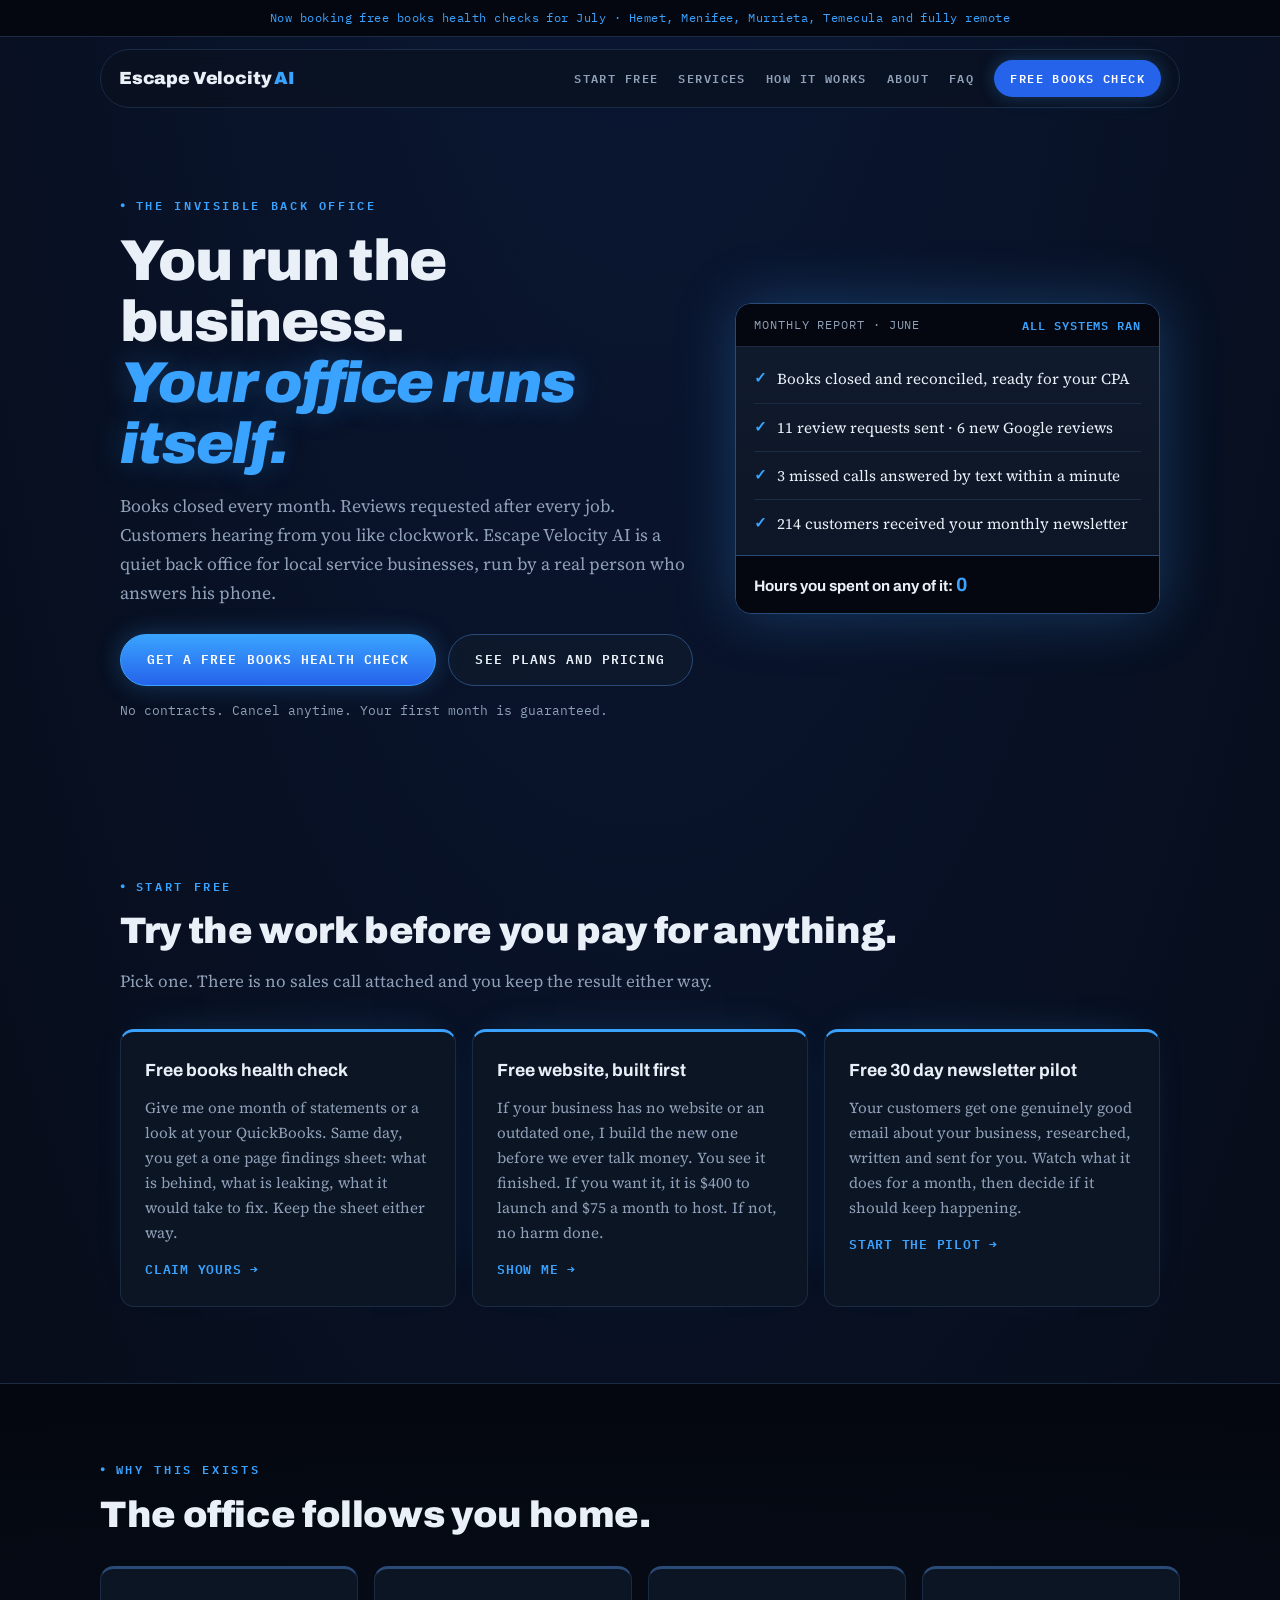
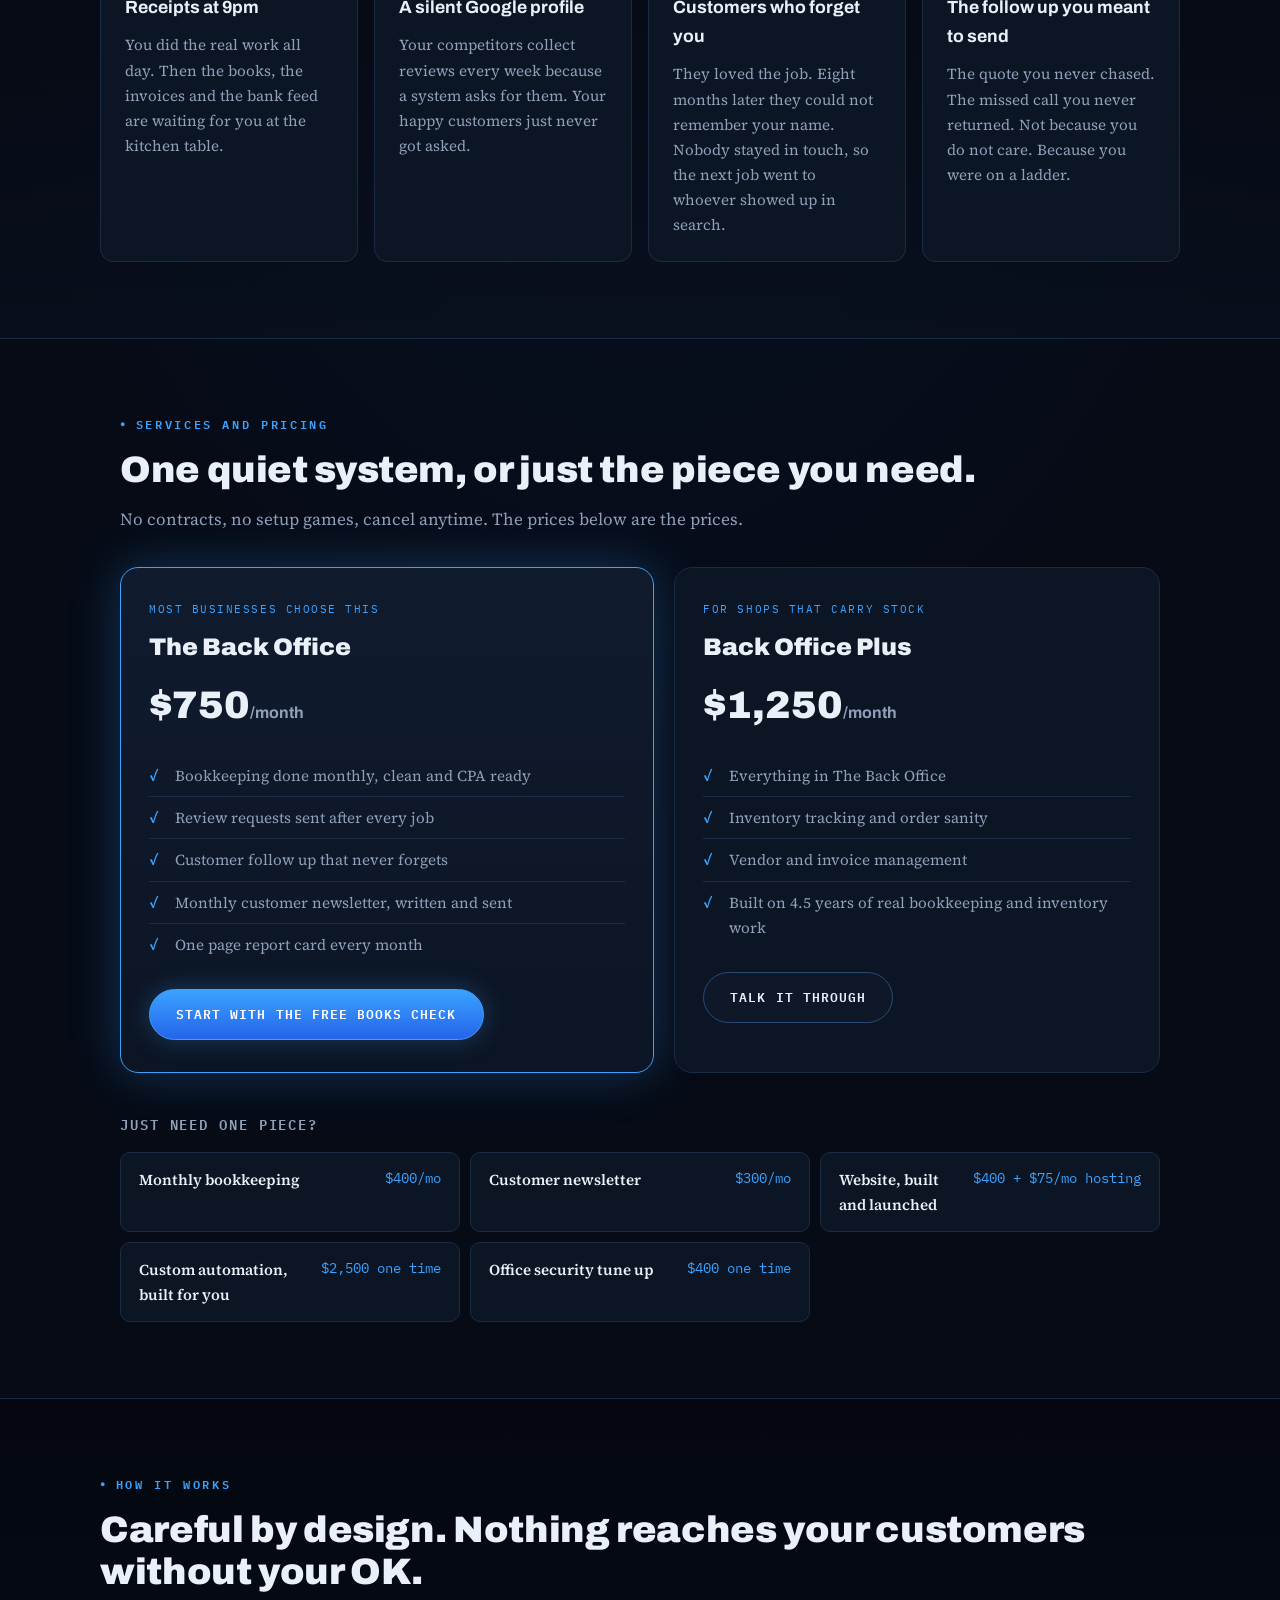
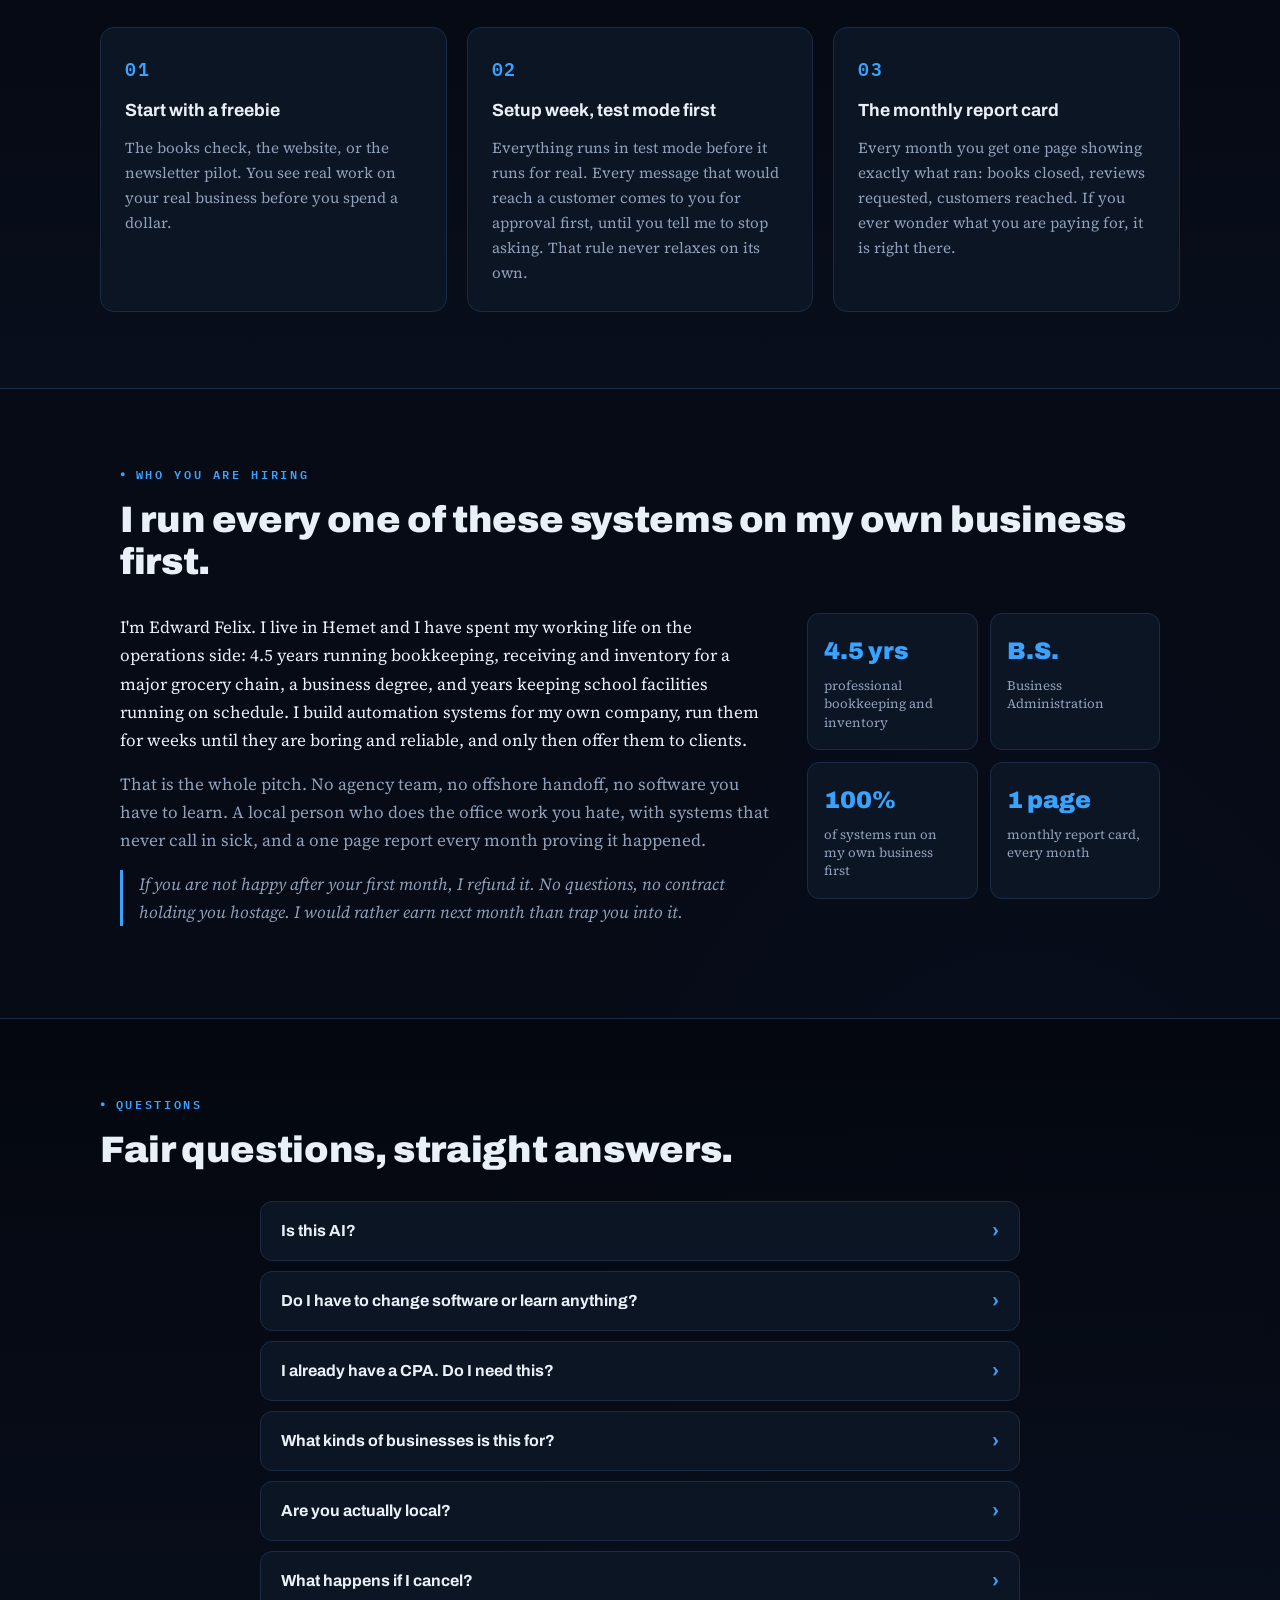
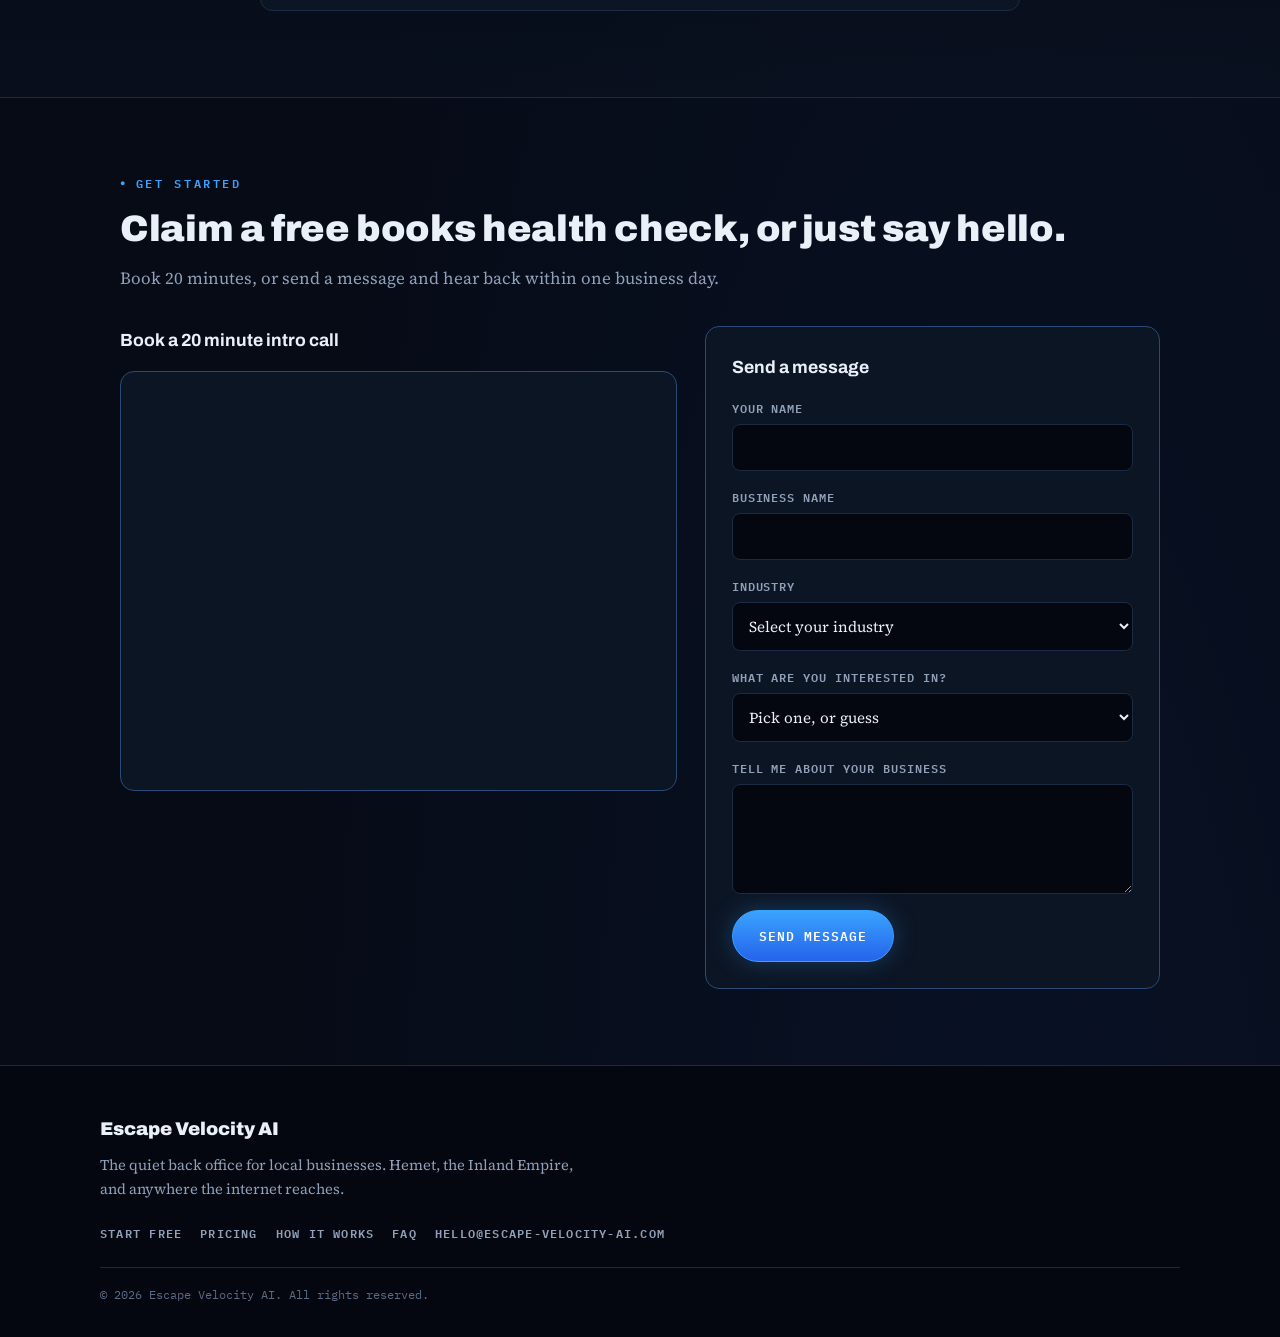
==== commit e346be35: "Restyle to black and blue brand system Same sections and copy, new skin styled after the AIS referen" ====
--- a/index.html
+++ b/index.html
@@ -42,7 +42,7 @@
   <section class="hero" id="top">
     <div class="hero-copy">
       <p class="eyebrow">The invisible back office</p>
-      <h1>You run the business.<br />Your office runs itself.</h1>
+      <h1>You run the business.<br /><span class="h1-accent">Your office runs itself.</span></h1>
       <p class="hero-sub">Books closed every month. Reviews requested after every job. Customers hearing from you like clockwork. Escape Velocity AI is a quiet back office for local service businesses, run by a real person who answers his phone.</p>
       <div class="hero-ctas">
         <a class="btn btn-primary" href="#booking">Get a free books health check</a>
--- a/styles.css
+++ b/styles.css
@@ -1,13 +1,17 @@
-/* Escape Velocity AI — The quiet back office. Mobile-first. */
+/* Escape Velocity AI — The quiet back office. Black + blue system. Mobile-first. */
 :root {
-  --paper: #F7F8F6;
-  --ink: #1C2126;
-  --steel: #33506B;
-  --steel-deep: #24394E;
-  --orange: #E8641B;
-  --confirm: #2E7D4F;
-  --line: #D5D9D4;
-  --dim: #68707A;
+  --bg: #060B16;
+  --bg-deep: #04070F;
+  --surface: #0C1524;
+  --surface-2: #101B2E;
+  --border: #1B2B44;
+  --border-bright: #2A4A78;
+  --text: #EAF0F8;
+  --dim: #8FA0B8;
+  --blue: #3AA3FF;
+  --blue-deep: #2563EB;
+  --glow: rgba(58, 163, 255, .28);
+  --confirm: #3AA3FF;
   --white: #FFFFFF;
   --display: "Archivo", "Arial Narrow", Arial, sans-serif;
   --body: "Source Serif 4", Georgia, serif;
@@ -16,56 +20,70 @@
 }
 * { box-sizing: border-box; margin: 0; padding: 0; }
 html { scroll-behavior: smooth; }
-body { background: var(--paper); color: var(--ink); font-family: var(--body); font-size: 17px; line-height: 1.65; }
+body { background: var(--bg); color: var(--text); font-family: var(--body); font-size: 17px; line-height: 1.65;
+  background-image: radial-gradient(ellipse 80% 50% at 50% -10%, rgba(37, 99, 235, .16), transparent),
+                    radial-gradient(ellipse 60% 40% at 80% 100%, rgba(37, 99, 235, .07), transparent); }
 img { max-width: 100%; }
 
 /* Announcement */
-.announce { background: var(--ink); color: var(--paper); font-family: var(--mono); font-size: 12px; letter-spacing: .04em; text-align: center; padding: 8px 16px; }
+.announce { background: var(--bg-deep); color: var(--blue); font-family: var(--mono); font-size: 12px; letter-spacing: .04em; text-align: center; padding: 8px 16px; border-bottom: 1px solid var(--border); }
 
-/* Nav */
-.nav { position: sticky; top: 0; z-index: 50; display: flex; align-items: center; justify-content: space-between; padding: 14px 20px; background: var(--paper); border-bottom: 2px solid var(--ink); }
-.nav-brand { font-family: var(--display); font-weight: 900; font-size: 1.15rem; color: var(--ink); text-decoration: none; letter-spacing: -.01em; }
-.nav-brand span { color: var(--orange); }
-.nav-links { display: none; gap: 22px; align-items: center; }
-.nav-links a { font-family: var(--display); font-weight: 700; font-size: .85rem; text-transform: uppercase; letter-spacing: .05em; color: var(--ink); text-decoration: none; }
-.nav-links a:hover { color: var(--steel); }
-.nav-cta { background: var(--orange); color: var(--white) !important; padding: 8px 14px; }
+/* Nav — floating pill */
+.nav { position: sticky; top: 12px; z-index: 50; display: flex; align-items: center; justify-content: space-between; gap: 12px;
+  max-width: var(--max); margin: 12px auto 0; padding: 10px 18px;
+  background: rgba(10, 18, 33, .85); backdrop-filter: blur(10px);
+  border: 1px solid var(--border); border-radius: 999px; }
+.nav-brand { font-family: var(--display); font-weight: 900; font-size: 1.1rem; color: var(--text); text-decoration: none; letter-spacing: -.01em; }
+.nav-brand span { color: var(--blue); }
+.nav-links { display: none; gap: 20px; align-items: center; }
+.nav-links a { font-family: var(--mono); font-weight: 600; font-size: .74rem; text-transform: uppercase; letter-spacing: .12em; color: var(--dim); text-decoration: none; }
+.nav-links a:hover { color: var(--text); }
+.nav-cta { background: var(--blue-deep); color: var(--white) !important; padding: 9px 16px; border-radius: 999px; box-shadow: 0 0 18px var(--glow); }
+.nav-cta:hover { background: var(--blue); }
 .nav-hamburger { display: flex; flex-direction: column; gap: 4px; background: none; border: 0; cursor: pointer; padding: 6px; }
-.nav-hamburger span { width: 22px; height: 3px; background: var(--ink); }
-.nav-links.nav-open { display: flex; position: absolute; top: 100%; left: 0; right: 0; flex-direction: column; background: var(--paper); border-bottom: 2px solid var(--ink); padding: 18px 20px; }
-@media (min-width: 860px) { .nav-links { display: flex; } .nav-hamburger { display: none; } }
+.nav-hamburger span { width: 22px; height: 2.5px; background: var(--text); border-radius: 2px; }
+.nav-links.nav-open { display: flex; position: absolute; top: calc(100% + 8px); left: 0; right: 0; flex-direction: column;
+  background: var(--surface); border: 1px solid var(--border); border-radius: 18px; padding: 18px 20px; }
+@media (min-width: 900px) { .nav-links { display: flex; } .nav-hamburger { display: none; } }
+@media (max-width: 480px) { .nav { margin: 10px 12px 0; } }
 
-/* Buttons */
-.btn { display: inline-block; font-family: var(--display); font-weight: 700; font-size: .95rem; text-decoration: none; padding: 13px 22px; border: 2px solid var(--ink); cursor: pointer; transition: transform .08s ease, background .15s; }
-.btn-primary { background: var(--orange); color: var(--white); border-color: var(--orange); }
-.btn-primary:hover { background: #cf5512; border-color: #cf5512; }
-.btn-ghost { background: transparent; color: var(--ink); }
-.btn-ghost:hover { background: var(--white); }
+/* Buttons — pills with glow */
+.btn { display: inline-block; font-family: var(--mono); font-weight: 600; font-size: .82rem; letter-spacing: .08em; text-transform: uppercase;
+  text-decoration: none; padding: 14px 26px; border-radius: 999px; border: 1px solid var(--border-bright); cursor: pointer;
+  transition: transform .08s ease, box-shadow .2s, background .15s; }
+.btn-primary { background: linear-gradient(180deg, var(--blue), var(--blue-deep)); color: var(--white); border-color: var(--blue); box-shadow: 0 0 24px var(--glow); }
+.btn-primary:hover { box-shadow: 0 0 36px var(--glow); }
+.btn-ghost { background: rgba(16, 27, 46, .6); color: var(--text); }
+.btn-ghost:hover { border-color: var(--blue); }
 .btn:active { transform: translateY(1px); }
 
 /* Hero */
-.hero { display: grid; gap: 40px; max-width: var(--max); margin: 0 auto; padding: 56px 20px 72px; align-items: center; }
-@media (min-width: 900px) { .hero { grid-template-columns: 1.15fr .85fr; padding-top: 80px; } }
-.eyebrow { font-family: var(--mono); font-size: 12px; letter-spacing: .18em; text-transform: uppercase; color: var(--steel); font-weight: 600; margin-bottom: 14px; }
-.hero h1 { font-family: var(--display); font-weight: 900; font-size: clamp(2.2rem, 5.5vw, 3.6rem); line-height: 1.05; letter-spacing: -.02em; margin-bottom: 18px; }
-.hero-sub { font-size: 1.1rem; max-width: 34em; margin-bottom: 26px; }
+.hero { display: grid; gap: 40px; max-width: var(--max); margin: 0 auto; padding: 64px 20px 80px; align-items: center; }
+@media (min-width: 900px) { .hero { grid-template-columns: 1.15fr .85fr; padding-top: 88px; } }
+.eyebrow { font-family: var(--mono); font-size: 12px; letter-spacing: .22em; text-transform: uppercase; color: var(--blue); font-weight: 600; margin-bottom: 14px; }
+.eyebrow::before { content: "● "; font-size: 9px; vertical-align: 2px; }
+.hero h1 { font-family: var(--display); font-weight: 900; font-size: clamp(2.2rem, 5.5vw, 3.6rem); line-height: 1.06; letter-spacing: -.02em; margin-bottom: 18px; }
+.h1-accent { color: var(--blue); font-style: italic; text-shadow: 0 0 30px var(--glow); }
+.hero-sub { font-size: 1.1rem; color: var(--dim); max-width: 34em; margin-bottom: 26px; }
 .hero-ctas { display: flex; flex-wrap: wrap; gap: 12px; margin-bottom: 14px; }
 .hero-note { font-family: var(--mono); font-size: 12.5px; color: var(--dim); }
 
 /* Report card (signature) */
-.report-card { background: var(--white); border: 2px solid var(--ink); box-shadow: 8px 8px 0 var(--steel); max-width: 430px; justify-self: center; width: 100%; }
-.report-head { display: flex; justify-content: space-between; gap: 10px; background: var(--ink); color: var(--paper); font-family: var(--mono); font-size: 11.5px; letter-spacing: .08em; padding: 10px 16px; }
-.report-status { color: var(--orange); font-weight: 600; }
-.report-card ul { list-style: none; padding: 8px 16px; }
-.report-card li { display: flex; gap: 10px; padding: 10px 0; border-bottom: 1px solid var(--line); font-size: .95rem; }
+.report-card { background: linear-gradient(180deg, var(--surface-2), var(--surface)); border: 1px solid var(--border-bright);
+  border-radius: 16px; overflow: hidden; box-shadow: 0 0 60px var(--glow); max-width: 430px; justify-self: center; width: 100%; }
+.report-head { display: flex; justify-content: space-between; gap: 10px; background: var(--bg-deep); color: var(--dim);
+  font-family: var(--mono); font-size: 11.5px; letter-spacing: .08em; padding: 12px 18px; border-bottom: 1px solid var(--border); }
+.report-status { color: var(--blue); font-weight: 600; }
+.report-card ul { list-style: none; padding: 8px 18px; }
+.report-card li { display: flex; gap: 10px; padding: 11px 0; border-bottom: 1px solid var(--border); font-size: .95rem; }
 .report-card li:last-child { border-bottom: 0; }
-.tick { color: var(--confirm); font-weight: 700; font-family: var(--display); }
-.report-foot { border-top: 2px solid var(--ink); padding: 12px 16px; font-family: var(--display); font-weight: 700; font-size: .95rem; }
-.report-foot strong { color: var(--orange); font-size: 1.2rem; }
+.tick { color: var(--blue); font-weight: 700; font-family: var(--display); }
+.report-foot { border-top: 1px solid var(--border-bright); padding: 13px 18px; font-family: var(--display); font-weight: 700; font-size: .95rem; background: var(--bg-deep); }
+.report-foot strong { color: var(--blue); font-size: 1.2rem; }
 
 /* Sections */
-.section { max-width: var(--max); margin: 0 auto; padding: 72px 20px; }
-.section-alt { max-width: none; background: var(--white); border-top: 2px solid var(--ink); border-bottom: 2px solid var(--ink); }
+.section { max-width: var(--max); margin: 0 auto; padding: 76px 20px; }
+.section-alt { max-width: none; background: linear-gradient(180deg, var(--bg-deep), rgba(10, 18, 33, .5)); border-top: 1px solid var(--border); border-bottom: 1px solid var(--border); }
 .section-alt > * { max-width: var(--max); margin-left: auto; margin-right: auto; }
 .section h2 { font-family: var(--display); font-weight: 900; font-size: clamp(1.6rem, 3.5vw, 2.3rem); letter-spacing: -.01em; line-height: 1.15; margin-bottom: 14px; }
 .section-subhead { color: var(--dim); max-width: 40em; margin-bottom: 34px; }
@@ -74,88 +92,91 @@
 .card-grid { display: grid; gap: 16px; margin-top: 30px; }
 .card-grid.three { grid-template-columns: repeat(auto-fit, minmax(260px, 1fr)); }
 .card-grid.four { grid-template-columns: repeat(auto-fit, minmax(230px, 1fr)); }
-.card { background: var(--white); border: 1px solid var(--line); padding: 24px; }
-.section-alt .card { background: var(--paper); }
-.card h3 { font-family: var(--display); font-weight: 700; font-size: 1.1rem; margin-bottom: 10px; }
-.card p { font-size: .95rem; color: var(--ink); }
-.card.opener { border-top: 4px solid var(--orange); }
-.card.pain { border-top: 4px solid var(--steel); }
-.card-link { display: inline-block; margin-top: 14px; font-family: var(--display); font-weight: 700; font-size: .9rem; color: var(--steel); text-decoration: none; }
-.card-link:hover { color: var(--orange); }
+.card { background: var(--surface); border: 1px solid var(--border); border-radius: 14px; padding: 24px; }
+.card h3 { font-family: var(--display); font-weight: 700; font-size: 1.1rem; margin-bottom: 10px; color: var(--text); }
+.card p { font-size: .95rem; color: var(--dim); }
+.card.opener { border-top: 3px solid var(--blue); box-shadow: 0 -12px 40px -24px var(--glow); }
+.card.pain { border-top: 3px solid var(--border-bright); }
+.card-link { display: inline-block; margin-top: 14px; font-family: var(--mono); font-weight: 600; font-size: .8rem; letter-spacing: .06em; text-transform: uppercase; color: var(--blue); text-decoration: none; }
+.card-link:hover { text-shadow: 0 0 16px var(--glow); }
 
 /* Plans */
 .plans { display: grid; gap: 20px; margin-top: 34px; }
 @media (min-width: 820px) { .plans { grid-template-columns: 1.1fr 1fr; } }
-.plan { background: var(--white); border: 2px solid var(--ink); padding: 30px 28px; position: relative; }
-.plan.featured { box-shadow: 8px 8px 0 var(--orange); }
-.plan-tag { font-family: var(--mono); font-size: 11px; letter-spacing: .12em; text-transform: uppercase; color: var(--steel); margin-bottom: 10px; }
+.plan { background: var(--surface); border: 1px solid var(--border); border-radius: 18px; padding: 32px 28px; position: relative; }
+.plan.featured { border: 1px solid var(--blue); box-shadow: 0 0 50px var(--glow); background: linear-gradient(180deg, var(--surface-2), var(--surface)); }
+.plan-tag { font-family: var(--mono); font-size: 11px; letter-spacing: .14em; text-transform: uppercase; color: var(--blue); margin-bottom: 10px; }
 .plan h3 { font-family: var(--display); font-weight: 900; font-size: 1.5rem; margin-bottom: 6px; }
-.plan-price { font-family: var(--display); font-weight: 900; font-size: 2.4rem; margin-bottom: 18px; }
+.plan-price { font-family: var(--display); font-weight: 900; font-size: 2.4rem; margin-bottom: 18px; color: var(--text); }
 .plan-price span { font-size: 1rem; font-weight: 700; color: var(--dim); }
 .plan ul { list-style: none; margin-bottom: 24px; }
-.plan li { padding: 8px 0 8px 26px; border-bottom: 1px solid var(--line); font-size: .95rem; position: relative; }
-.plan li::before { content: "✓"; position: absolute; left: 0; color: var(--confirm); font-weight: 700; }
+.plan li { padding: 8px 0 8px 26px; border-bottom: 1px solid var(--border); font-size: .95rem; color: var(--dim); position: relative; }
+.plan li::before { content: "✓"; position: absolute; left: 0; color: var(--blue); font-weight: 700; }
 .plan li:last-child { border-bottom: 0; }
 
 /* A la carte */
 .alacarte { margin-top: 40px; }
-.alacarte h3 { font-family: var(--display); font-weight: 700; font-size: 1.05rem; text-transform: uppercase; letter-spacing: .05em; margin-bottom: 16px; }
+.alacarte h3 { font-family: var(--mono); font-weight: 600; font-size: .85rem; text-transform: uppercase; letter-spacing: .14em; color: var(--dim); margin-bottom: 16px; }
 .ala-grid { display: grid; gap: 10px; grid-template-columns: repeat(auto-fit, minmax(280px, 1fr)); }
-.ala { display: flex; justify-content: space-between; gap: 12px; background: var(--white); border: 1px solid var(--line); padding: 14px 18px; font-size: .95rem; }
-.ala-name { font-weight: 600; }
-.ala-price { font-family: var(--mono); font-size: .85rem; color: var(--steel); white-space: nowrap; }
+.ala { display: flex; justify-content: space-between; gap: 12px; background: var(--surface); border: 1px solid var(--border); border-radius: 10px; padding: 14px 18px; font-size: .95rem; }
+.ala-name { font-weight: 600; color: var(--text); }
+.ala-price { font-family: var(--mono); font-size: .85rem; color: var(--blue); white-space: nowrap; }
 
 /* Steps */
 .steps { display: grid; gap: 20px; margin-top: 34px; }
 @media (min-width: 820px) { .steps { grid-template-columns: repeat(3, 1fr); } }
-.step { background: var(--paper); border: 1px solid var(--line); padding: 26px 24px; }
-.step-num { font-family: var(--display); font-weight: 900; font-size: 2rem; color: var(--orange); margin-bottom: 10px; }
+.step { background: var(--surface); border: 1px solid var(--border); border-radius: 14px; padding: 26px 24px; }
+.step-num { font-family: var(--mono); font-weight: 600; font-size: 1.1rem; color: var(--blue); margin-bottom: 12px; letter-spacing: .1em; }
 .step h3 { font-family: var(--display); font-weight: 700; font-size: 1.1rem; margin-bottom: 10px; }
-.step p { font-size: .95rem; }
+.step p { font-size: .95rem; color: var(--dim); }
 
 /* About */
 .about-grid { display: grid; gap: 32px; margin-top: 30px; }
 @media (min-width: 860px) { .about-grid { grid-template-columns: 1.3fr .7fr; } }
-.about-copy p { margin-bottom: 16px; max-width: 40em; }
-.about-promise { border-left: 4px solid var(--orange); padding-left: 16px; font-style: italic; }
+.about-copy p { margin-bottom: 16px; max-width: 40em; color: var(--dim); }
+.about-copy p:first-child { color: var(--text); }
+.about-promise { border-left: 3px solid var(--blue); padding-left: 16px; font-style: italic; }
 .about-facts { display: grid; gap: 12px; grid-template-columns: 1fr 1fr; align-content: start; }
-.fact { background: var(--white); border: 1px solid var(--line); padding: 18px 16px; }
-.fact-num { display: block; font-family: var(--display); font-weight: 900; font-size: 1.5rem; color: var(--steel); }
+.fact { background: var(--surface); border: 1px solid var(--border); border-radius: 12px; padding: 18px 16px; }
+.fact-num { display: block; font-family: var(--display); font-weight: 900; font-size: 1.5rem; color: var(--blue); }
 .fact-label { font-size: .82rem; color: var(--dim); line-height: 1.4; display: block; margin-top: 4px; }
 
 /* FAQ */
 .faq-list { margin-top: 30px; max-width: 760px; }
-.faq-item { background: var(--paper); border: 1px solid var(--line); margin-bottom: 10px; }
-.faq-question { width: 100%; display: flex; justify-content: space-between; align-items: center; gap: 14px; background: none; border: 0; text-align: left; font-family: var(--display); font-weight: 700; font-size: 1rem; color: var(--ink); padding: 18px 20px; cursor: pointer; }
-.faq-icon { transition: transform .18s ease; font-size: 1.3rem; color: var(--orange); }
+.faq-item { background: var(--surface); border: 1px solid var(--border); border-radius: 12px; margin-bottom: 10px; }
+.faq-item.faq-open { border-color: var(--border-bright); }
+.faq-question { width: 100%; display: flex; justify-content: space-between; align-items: center; gap: 14px; background: none; border: 0; text-align: left;
+  font-family: var(--display); font-weight: 700; font-size: 1rem; color: var(--text); padding: 18px 20px; cursor: pointer; }
+.faq-icon { transition: transform .18s ease; font-size: 1.3rem; color: var(--blue); }
 .faq-open .faq-icon { transform: rotate(90deg); }
 .faq-answer { display: none; padding: 0 20px 18px; }
 .faq-open .faq-answer { display: block; }
-.faq-answer p { font-size: .95rem; }
+.faq-answer p { font-size: .95rem; color: var(--dim); }
 
 /* Booking */
 .booking-grid { display: grid; gap: 28px; margin-top: 34px; }
 @media (min-width: 900px) { .booking-grid { grid-template-columns: 1.1fr .9fr; } }
 .booking-calendar h3, .booking-form h3 { font-family: var(--display); font-weight: 700; font-size: 1.1rem; margin-bottom: 16px; }
-.cal-embed-wrapper { background: var(--white); border: 2px solid var(--ink); min-height: 420px; padding: 6px; overflow: auto; }
-.booking-form { background: var(--white); border: 2px solid var(--ink); padding: 26px; }
-.contact-form label { display: block; font-family: var(--display); font-weight: 700; font-size: .85rem; margin-bottom: 16px; }
-.contact-form input, .contact-form select, .contact-form textarea { display: block; width: 100%; margin-top: 6px; padding: 11px 12px; border: 1px solid var(--line); background: var(--paper); font-family: var(--body); font-size: .95rem; color: var(--ink); }
-.contact-form input:focus, .contact-form select:focus, .contact-form textarea:focus { outline: 2px solid var(--steel); outline-offset: 1px; }
+.cal-embed-wrapper { background: var(--surface); border: 1px solid var(--border-bright); border-radius: 14px; min-height: 420px; padding: 8px; overflow: auto; }
+.booking-form { background: var(--surface); border: 1px solid var(--border-bright); border-radius: 14px; padding: 26px; }
+.contact-form label { display: block; font-family: var(--mono); font-weight: 600; font-size: .76rem; letter-spacing: .08em; text-transform: uppercase; color: var(--dim); margin-bottom: 16px; }
+.contact-form input, .contact-form select, .contact-form textarea { display: block; width: 100%; margin-top: 6px; padding: 12px; border: 1px solid var(--border);
+  border-radius: 8px; background: var(--bg-deep); font-family: var(--body); font-size: .95rem; color: var(--text); }
+.contact-form input:focus, .contact-form select:focus, .contact-form textarea:focus { outline: 1px solid var(--blue); outline-offset: 0; border-color: var(--blue); }
 #form-success { text-align: center; padding: 30px 10px; }
-.success-mark { font-size: 2.2rem; color: var(--confirm); font-weight: 700; }
+.success-mark { font-size: 2.2rem; color: var(--blue); font-weight: 700; }
 #form-success h4 { font-family: var(--display); font-weight: 900; font-size: 1.2rem; margin: 8px 0; }
-#form-success a { color: var(--steel); }
+#form-success a { color: var(--blue); }
 
 /* Footer */
-.footer { background: var(--ink); color: var(--paper); padding: 48px 20px 32px; }
+.footer { background: var(--bg-deep); color: var(--text); padding: 48px 20px 32px; border-top: 1px solid var(--border); }
 .footer-brand, .footer-nav, .footer-fine { max-width: var(--max); margin: 0 auto; }
 .footer-brand strong { font-family: var(--display); font-weight: 900; font-size: 1.15rem; }
-.footer-brand p { color: #B9C0C9; font-size: .92rem; max-width: 34em; margin: 8px 0 22px; }
+.footer-brand p { color: var(--dim); font-size: .92rem; max-width: 34em; margin: 8px 0 22px; }
 .footer-nav { display: flex; flex-wrap: wrap; gap: 18px; margin-bottom: 24px; }
-.footer-nav a { color: var(--paper); font-family: var(--display); font-weight: 700; font-size: .85rem; text-transform: uppercase; letter-spacing: .05em; text-decoration: none; }
-.footer-nav a:hover { color: var(--orange); }
-.footer-fine { font-family: var(--mono); font-size: 11.5px; color: #7B838E; border-top: 1px solid #39414D; padding-top: 18px; }
+.footer-nav a { color: var(--dim); font-family: var(--mono); font-weight: 600; font-size: .76rem; text-transform: uppercase; letter-spacing: .1em; text-decoration: none; }
+.footer-nav a:hover { color: var(--blue); }
+.footer-fine { font-family: var(--mono); font-size: 11.5px; color: #5A6B84; border-top: 1px solid var(--border); padding-top: 18px; }
 
 /* Motion restraint */
 @media (prefers-reduced-motion: reduce) { html { scroll-behavior: auto; } .btn { transition: none; } }
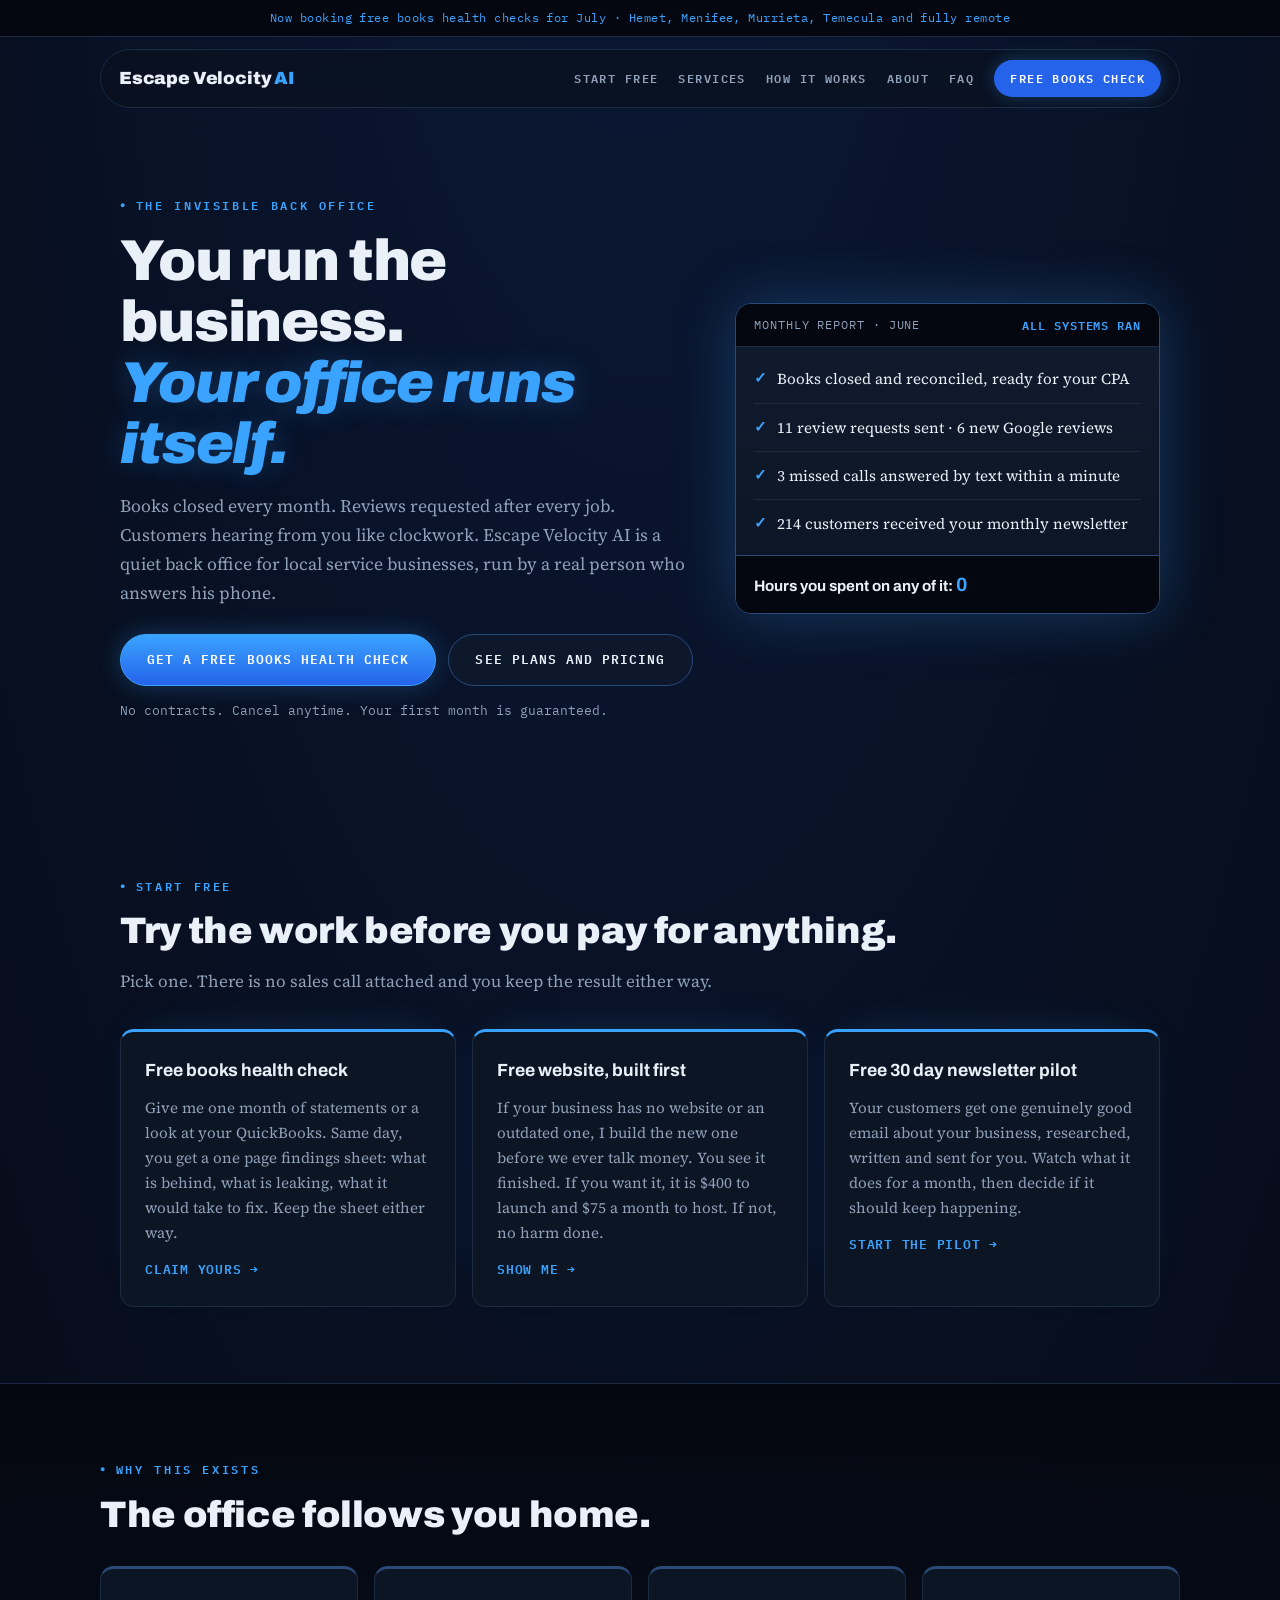
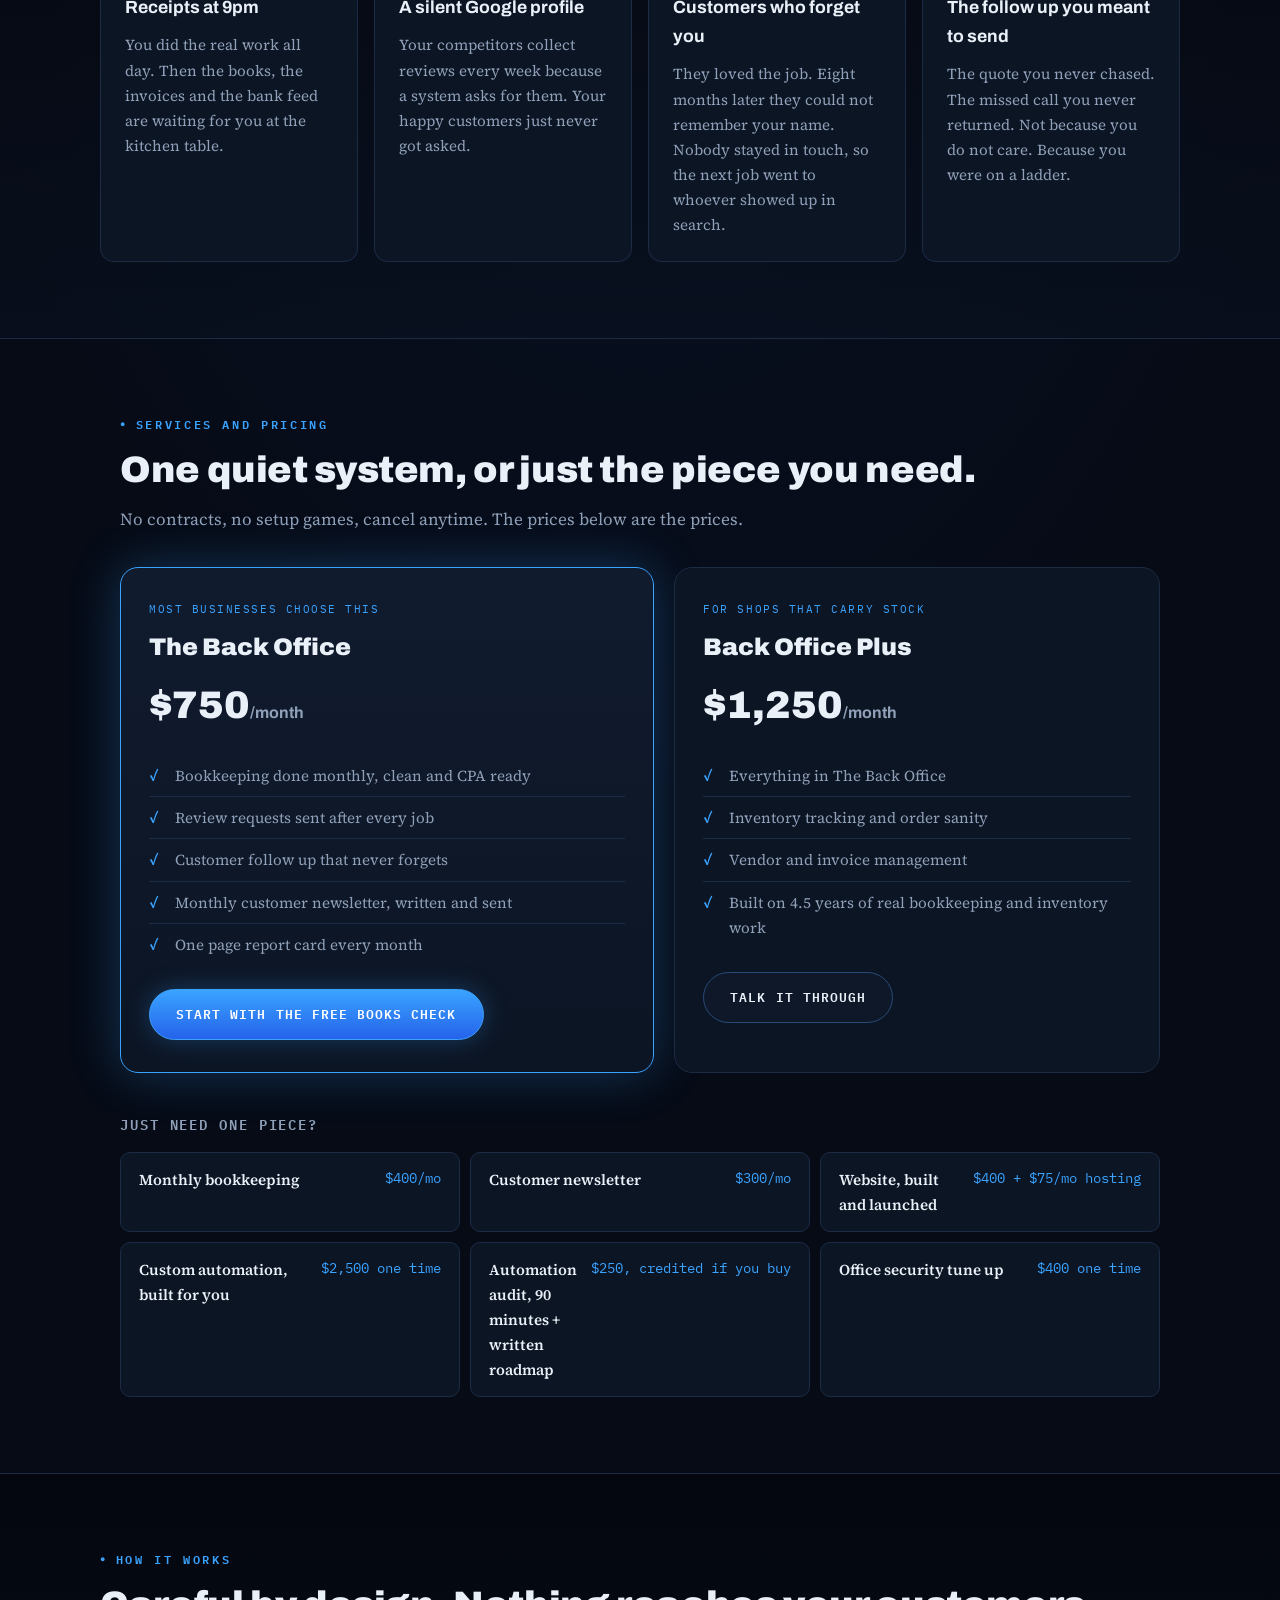
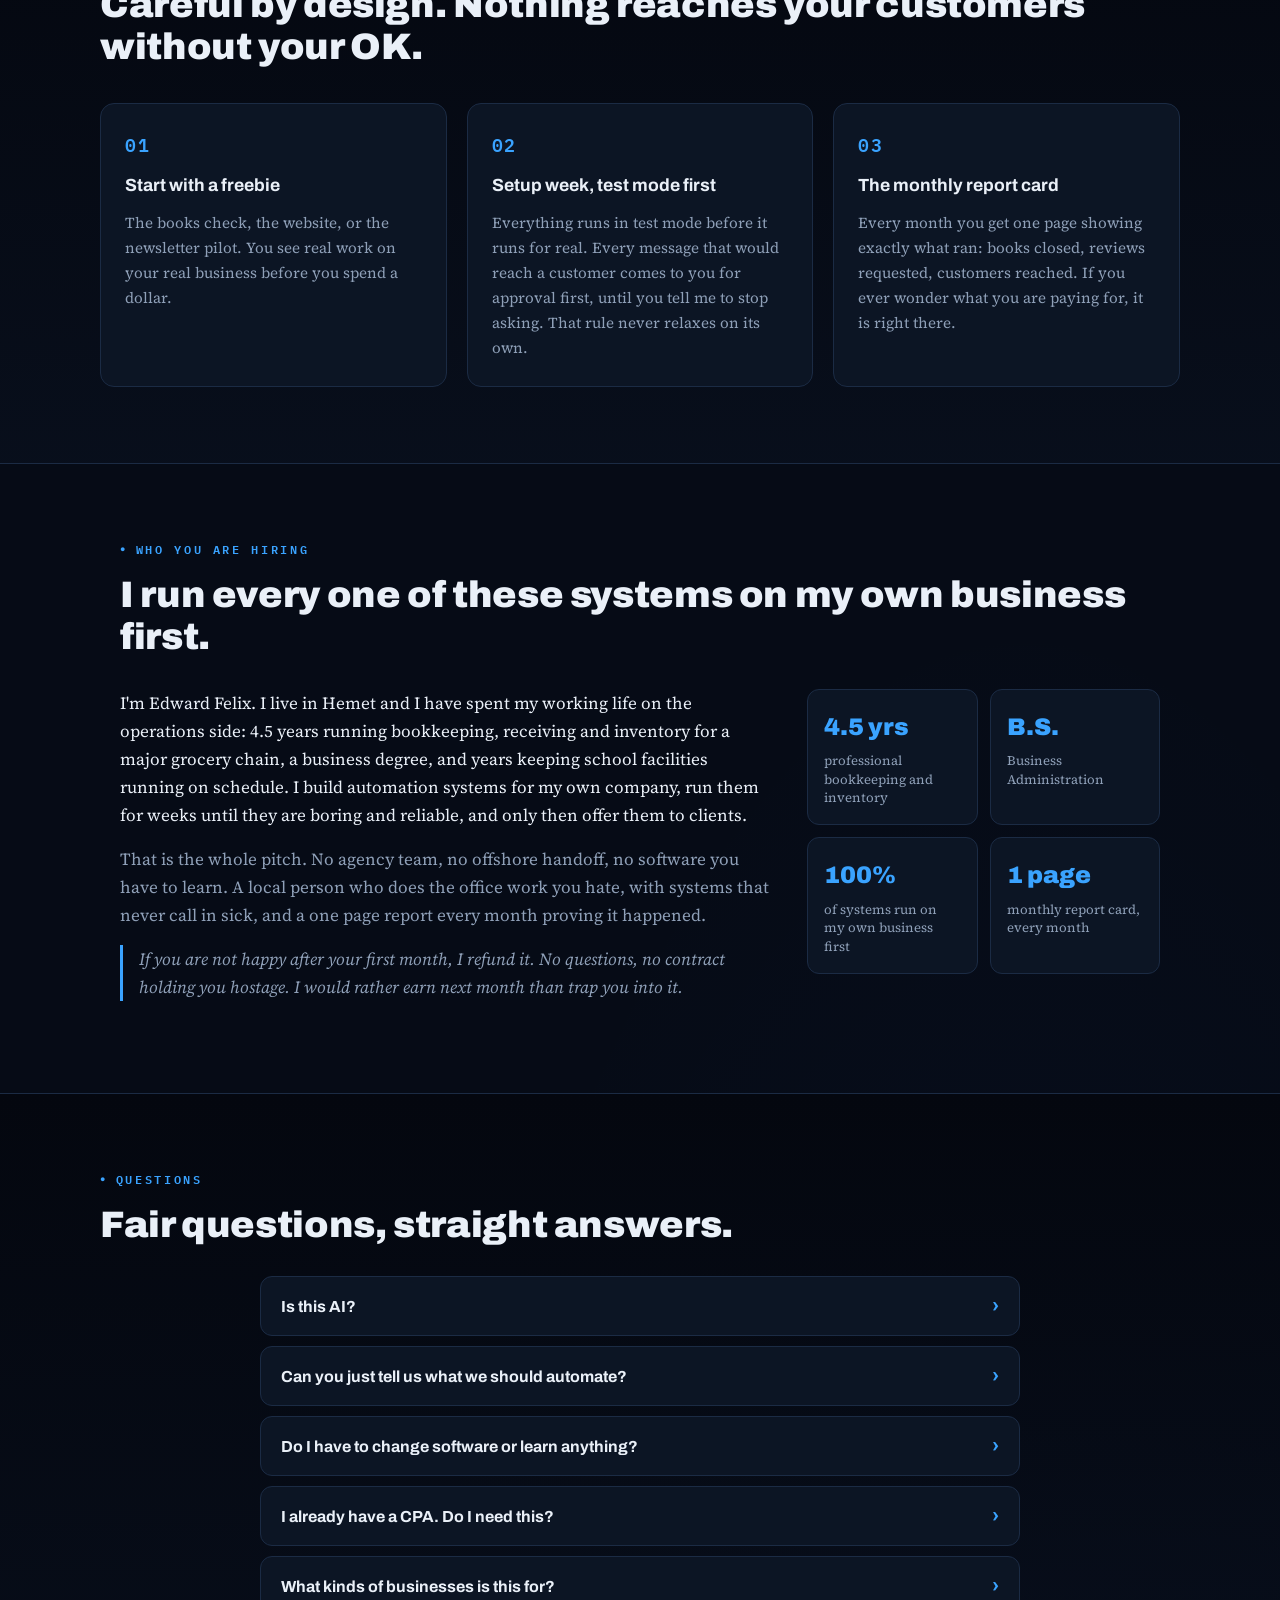
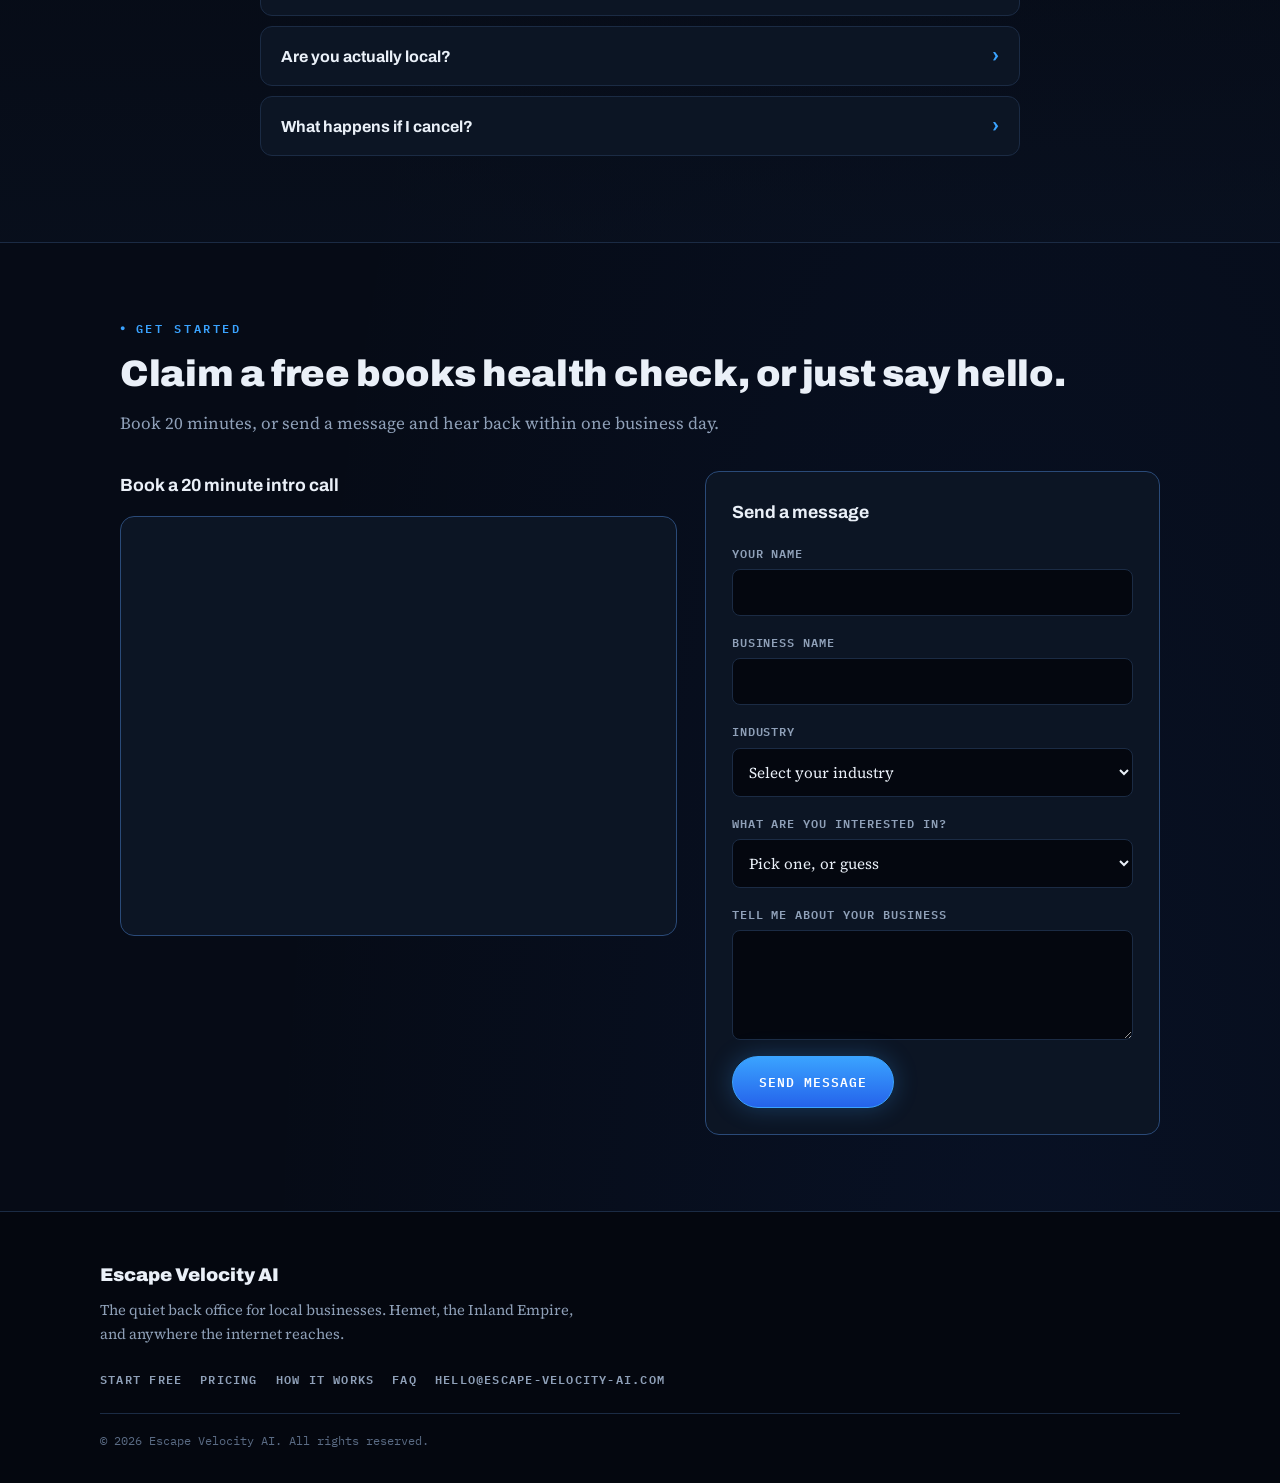
==== commit 141ef771: "Add the $250 automation audit offer New a la carte line, FAQ entry, and contact form option for the " ====
--- a/index.html
+++ b/index.html
@@ -144,6 +144,7 @@
         <div class="ala"><span class="ala-name">Customer newsletter</span><span class="ala-price">$300/mo</span></div>
         <div class="ala"><span class="ala-name">Website, built and launched</span><span class="ala-price">$400 + $75/mo hosting</span></div>
         <div class="ala"><span class="ala-name">Custom automation, built for you</span><span class="ala-price">$2,500 one time</span></div>
+        <div class="ala"><span class="ala-name">Automation audit, 90 minutes + written roadmap</span><span class="ala-price">$250, credited if you buy</span></div>
         <div class="ala"><span class="ala-name">Office security tune up</span><span class="ala-price">$400 one time</span></div>
       </div>
     </div>
@@ -199,6 +200,10 @@
       <div class="faq-item">
         <button class="faq-question" aria-expanded="false">Is this AI? <span class="faq-icon">›</span></button>
         <div class="faq-answer"><p>Some of the tools are, yes. The follow ups, the newsletter drafts and the report cards are produced by modern automation, and that is why the price is $750 instead of a $3,000 agency retainer. What matters: you never touch the tools, a human reviews the work, and nothing reaches your customers without approval until you decide otherwise.</p></div>
+      </div>
+      <div class="faq-item">
+        <button class="faq-question" aria-expanded="false">Can you just tell us what we should automate? <span class="faq-icon">›</span></button>
+        <div class="faq-answer"><p>Yes. That is the automation audit: 90 minutes on your operation, then a written one page roadmap of what to automate, in what order, and what each piece costs, whether you hire me or not. It is $250, and the full amount credits toward any setup or retainer within 60 days. If you buy, the advice was free. If you do not, you keep the roadmap.</p></div>
       </div>
       <div class="faq-item">
         <button class="faq-question" aria-expanded="false">Do I have to change software or learn anything? <span class="faq-icon">›</span></button>
@@ -273,6 +278,7 @@
               <option>Free 30 day newsletter pilot</option>
               <option>The Back Office ($750/mo)</option>
               <option>Back Office Plus ($1,250/mo)</option>
+              <option>Automation audit ($250, credited)</option>
               <option>Something else, let's talk</option>
             </select>
           </label>
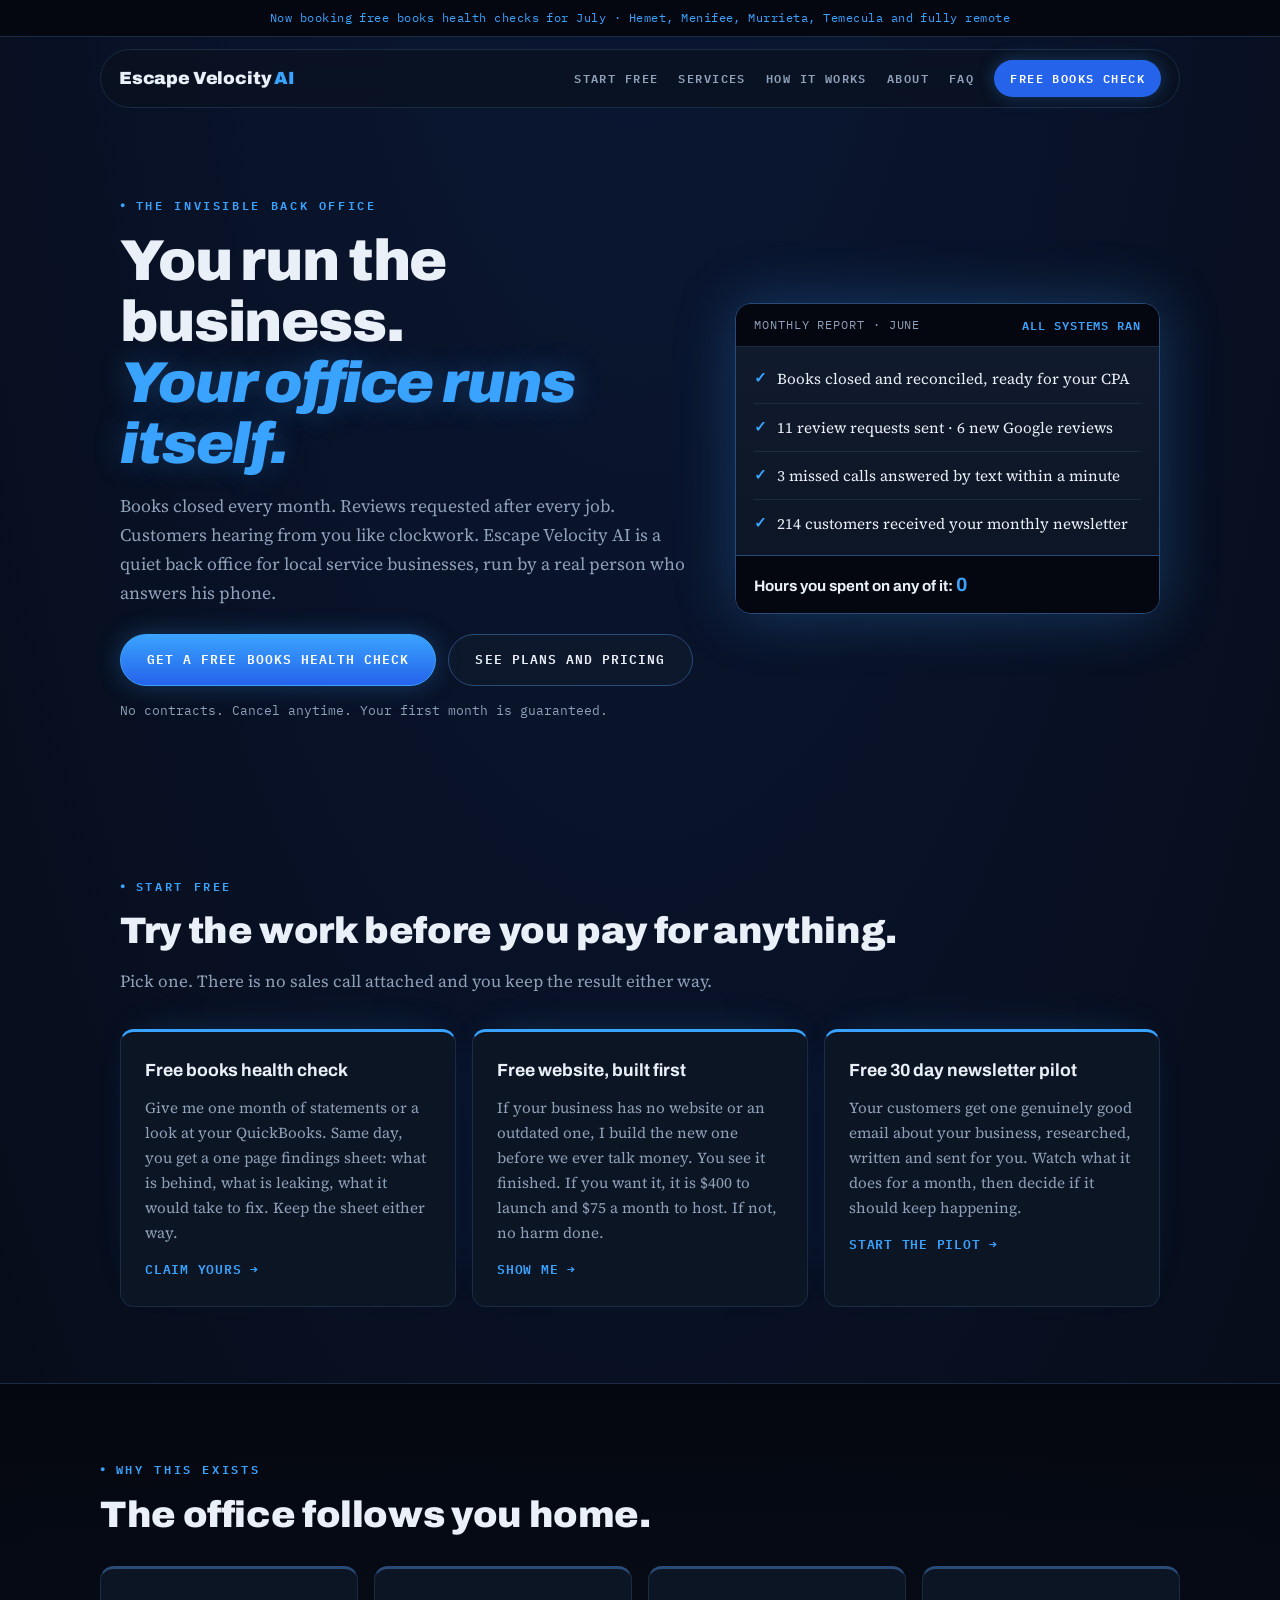
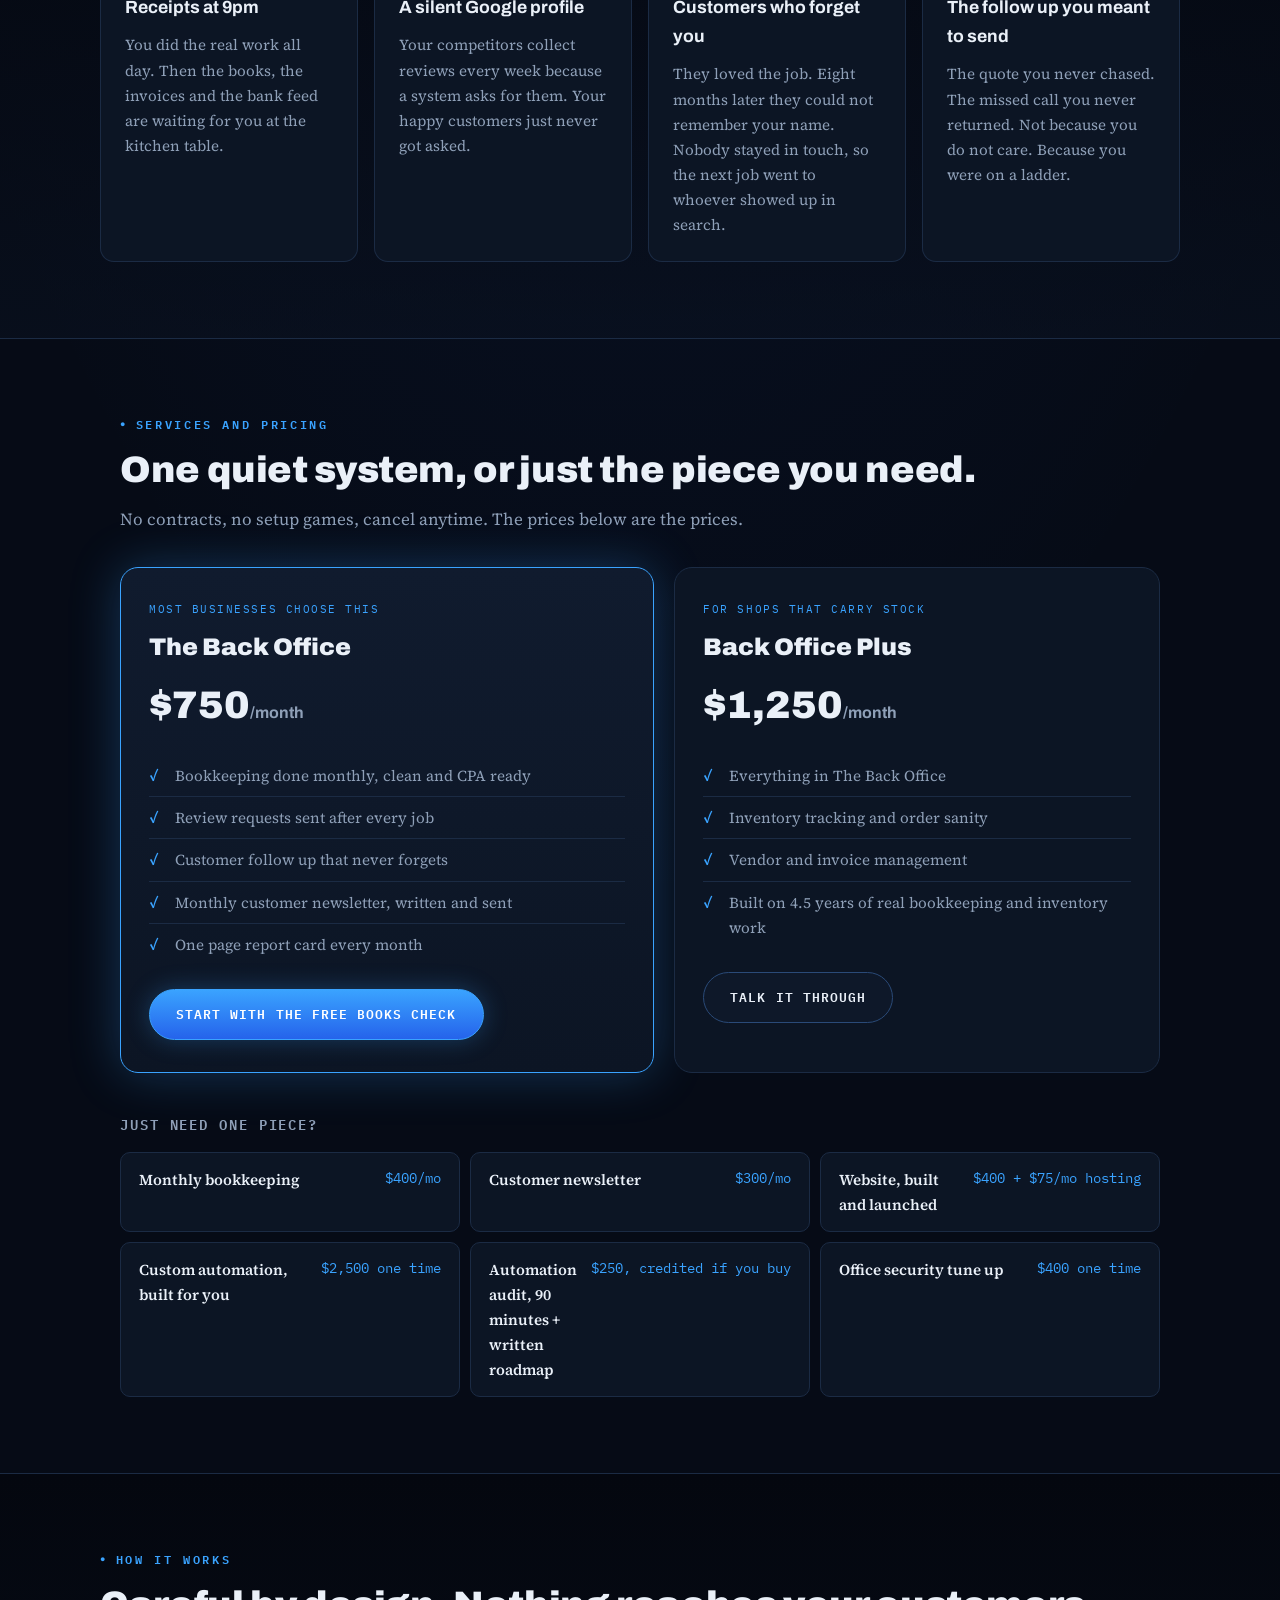
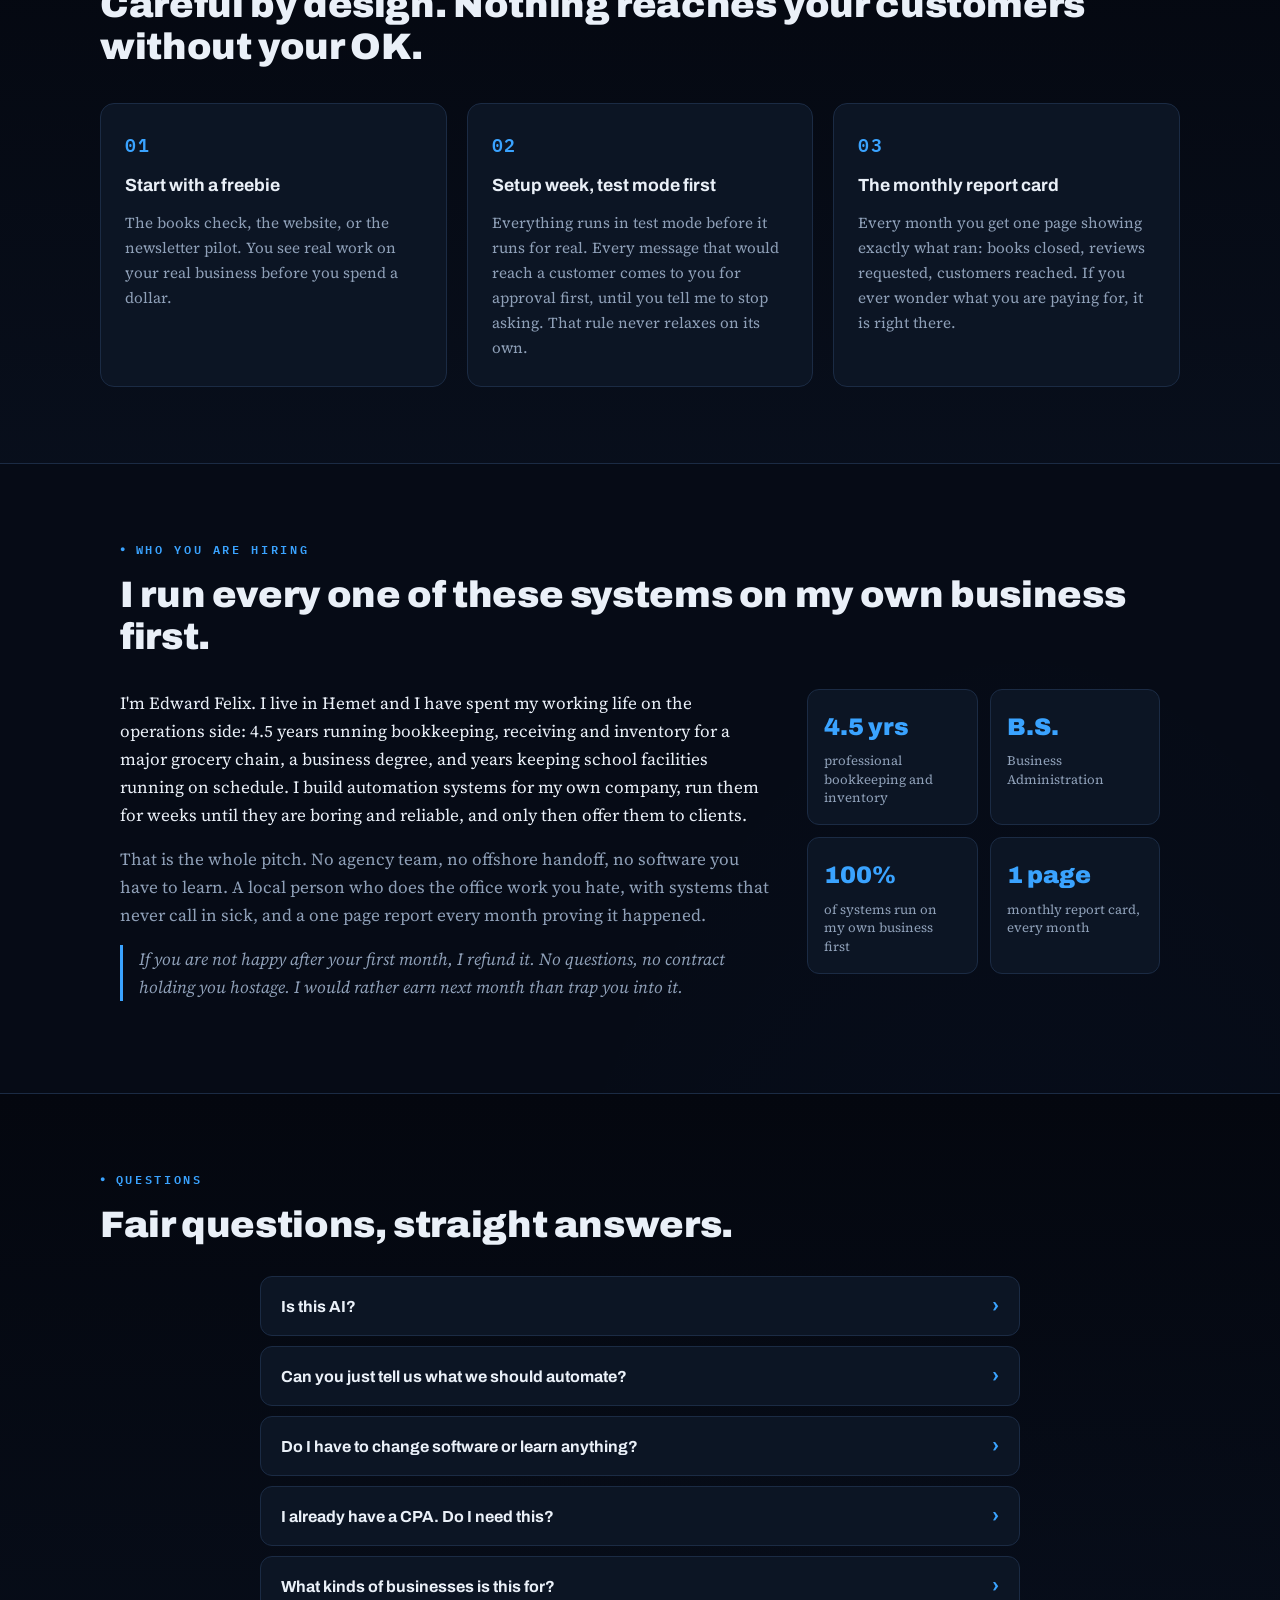
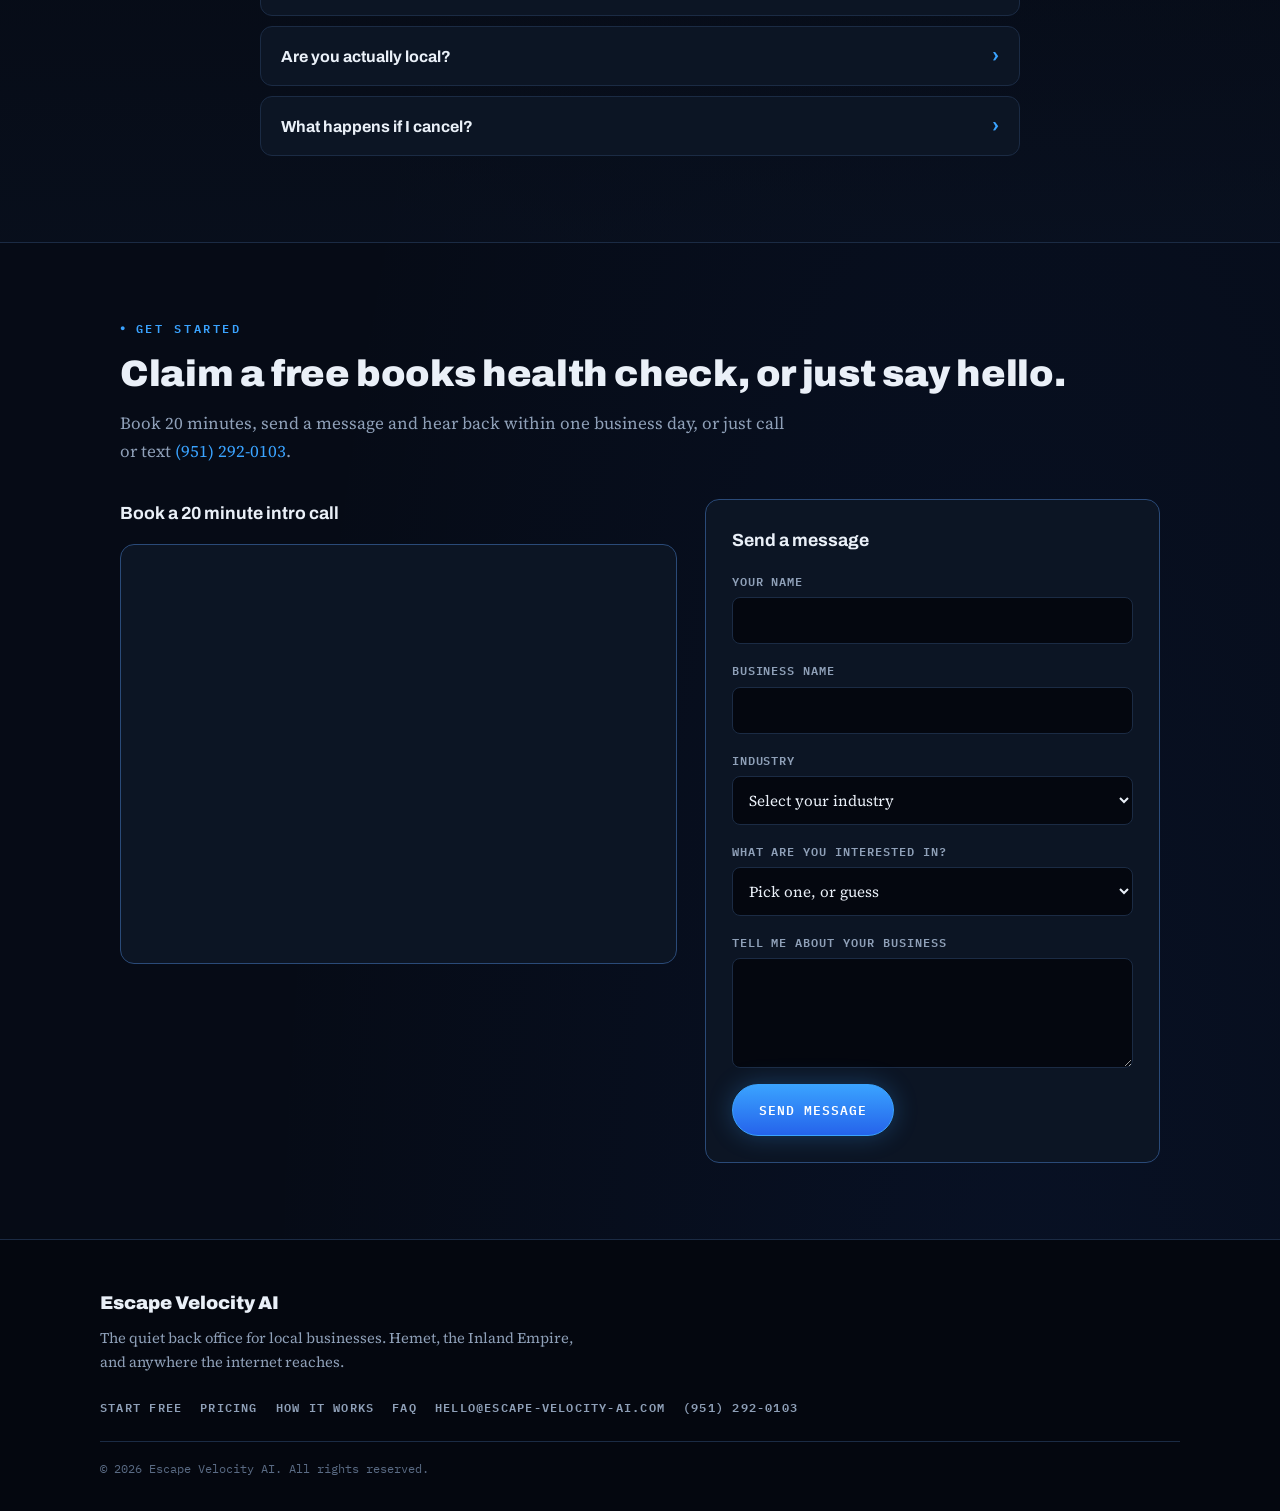
==== commit fc399a02: "Add business phone number to booking section and footer Google Voice line (951) 292-0103, tel: links" ====
--- a/index.html
+++ b/index.html
@@ -232,7 +232,7 @@
   <section class="section" id="booking">
     <p class="eyebrow">Get started</p>
     <h2>Claim a free books health check, or just say hello.</h2>
-    <p class="section-subhead">Book 20 minutes, or send a message and hear back within one business day.</p>
+    <p class="section-subhead">Book 20 minutes, send a message and hear back within one business day, or just call or text <a href="tel:+19512920103" style="color:var(--blue);text-decoration:none;white-space:nowrap">(951) 292-0103</a>.</p>
     <div class="booking-grid">
 
       <div class="booking-calendar">
@@ -306,6 +306,7 @@
       <a href="#how-it-works">How It Works</a>
       <a href="#faq">FAQ</a>
       <a href="mailto:hello@escape-velocity-ai.com">hello@escape-velocity-ai.com</a>
+      <a href="tel:+19512920103">(951) 292-0103</a>
     </nav>
     <p class="footer-fine">© 2026 Escape Velocity AI. All rights reserved.</p>
   </footer>
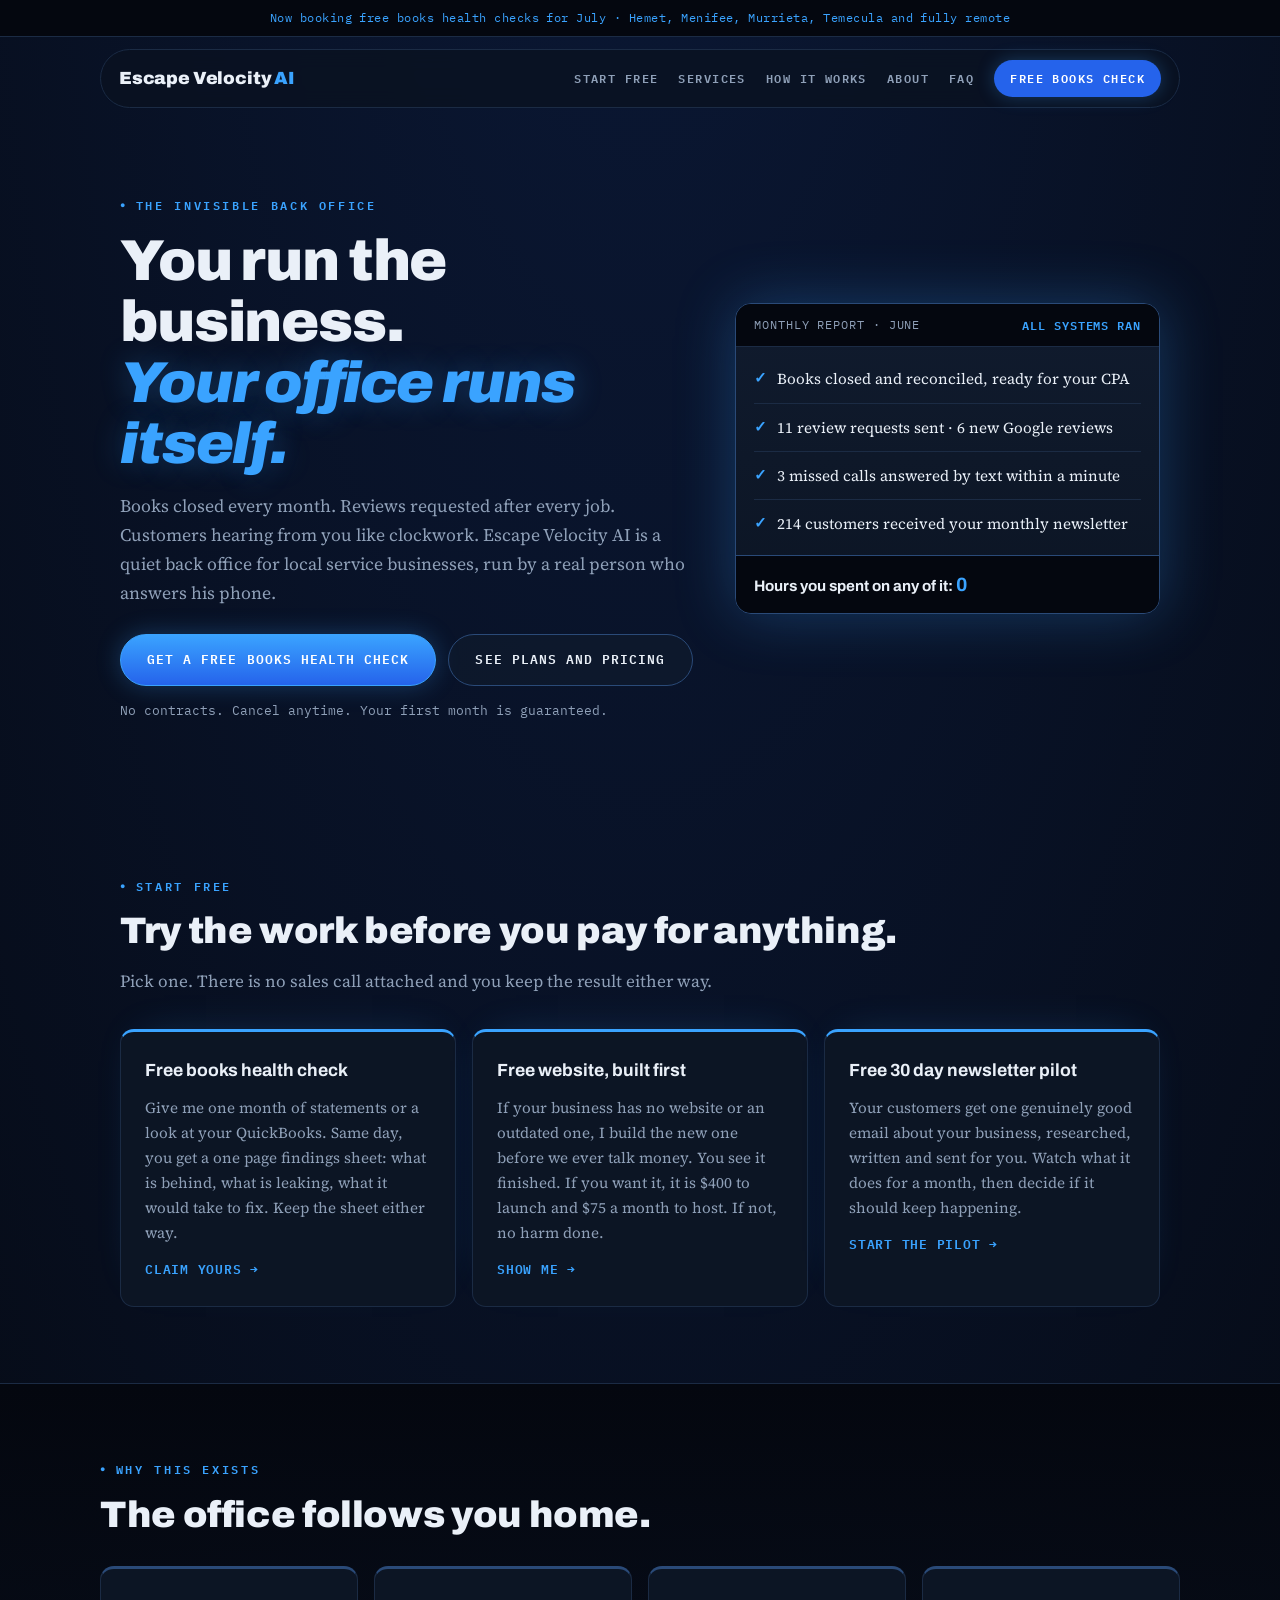
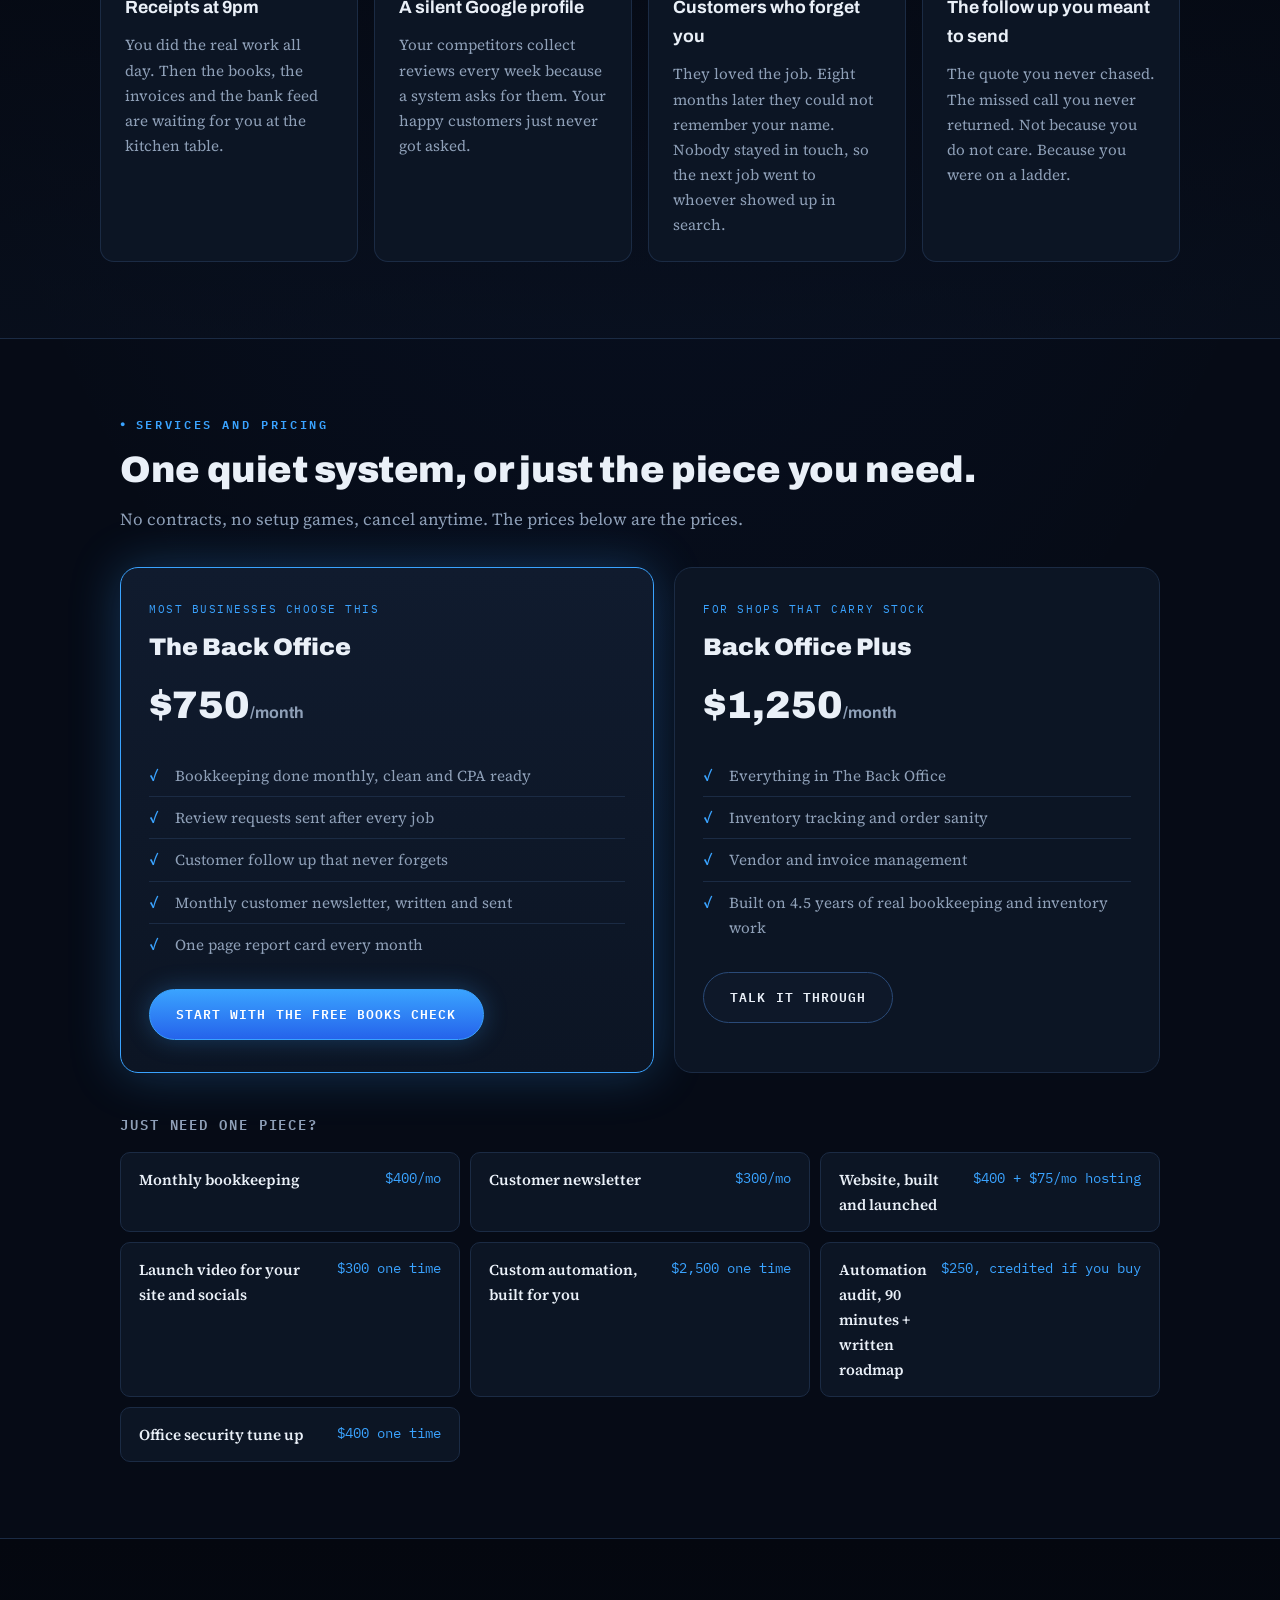
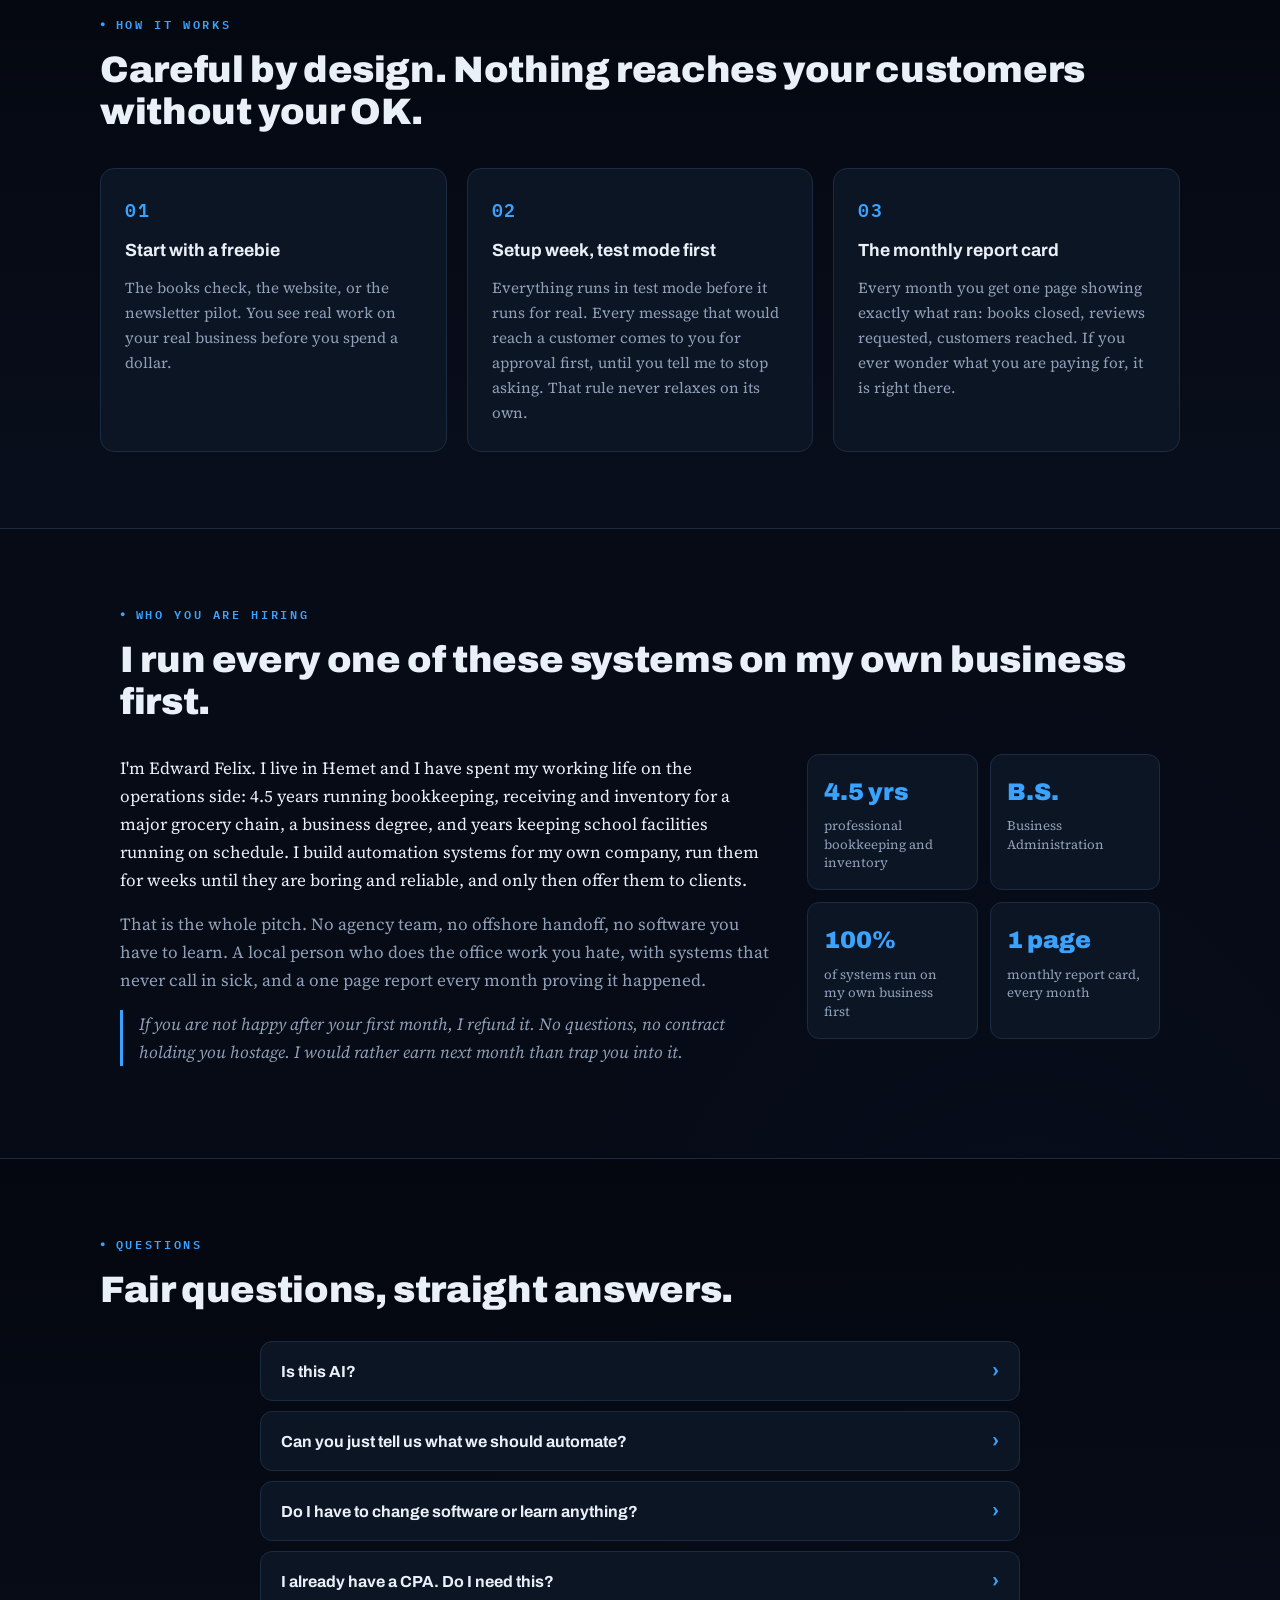
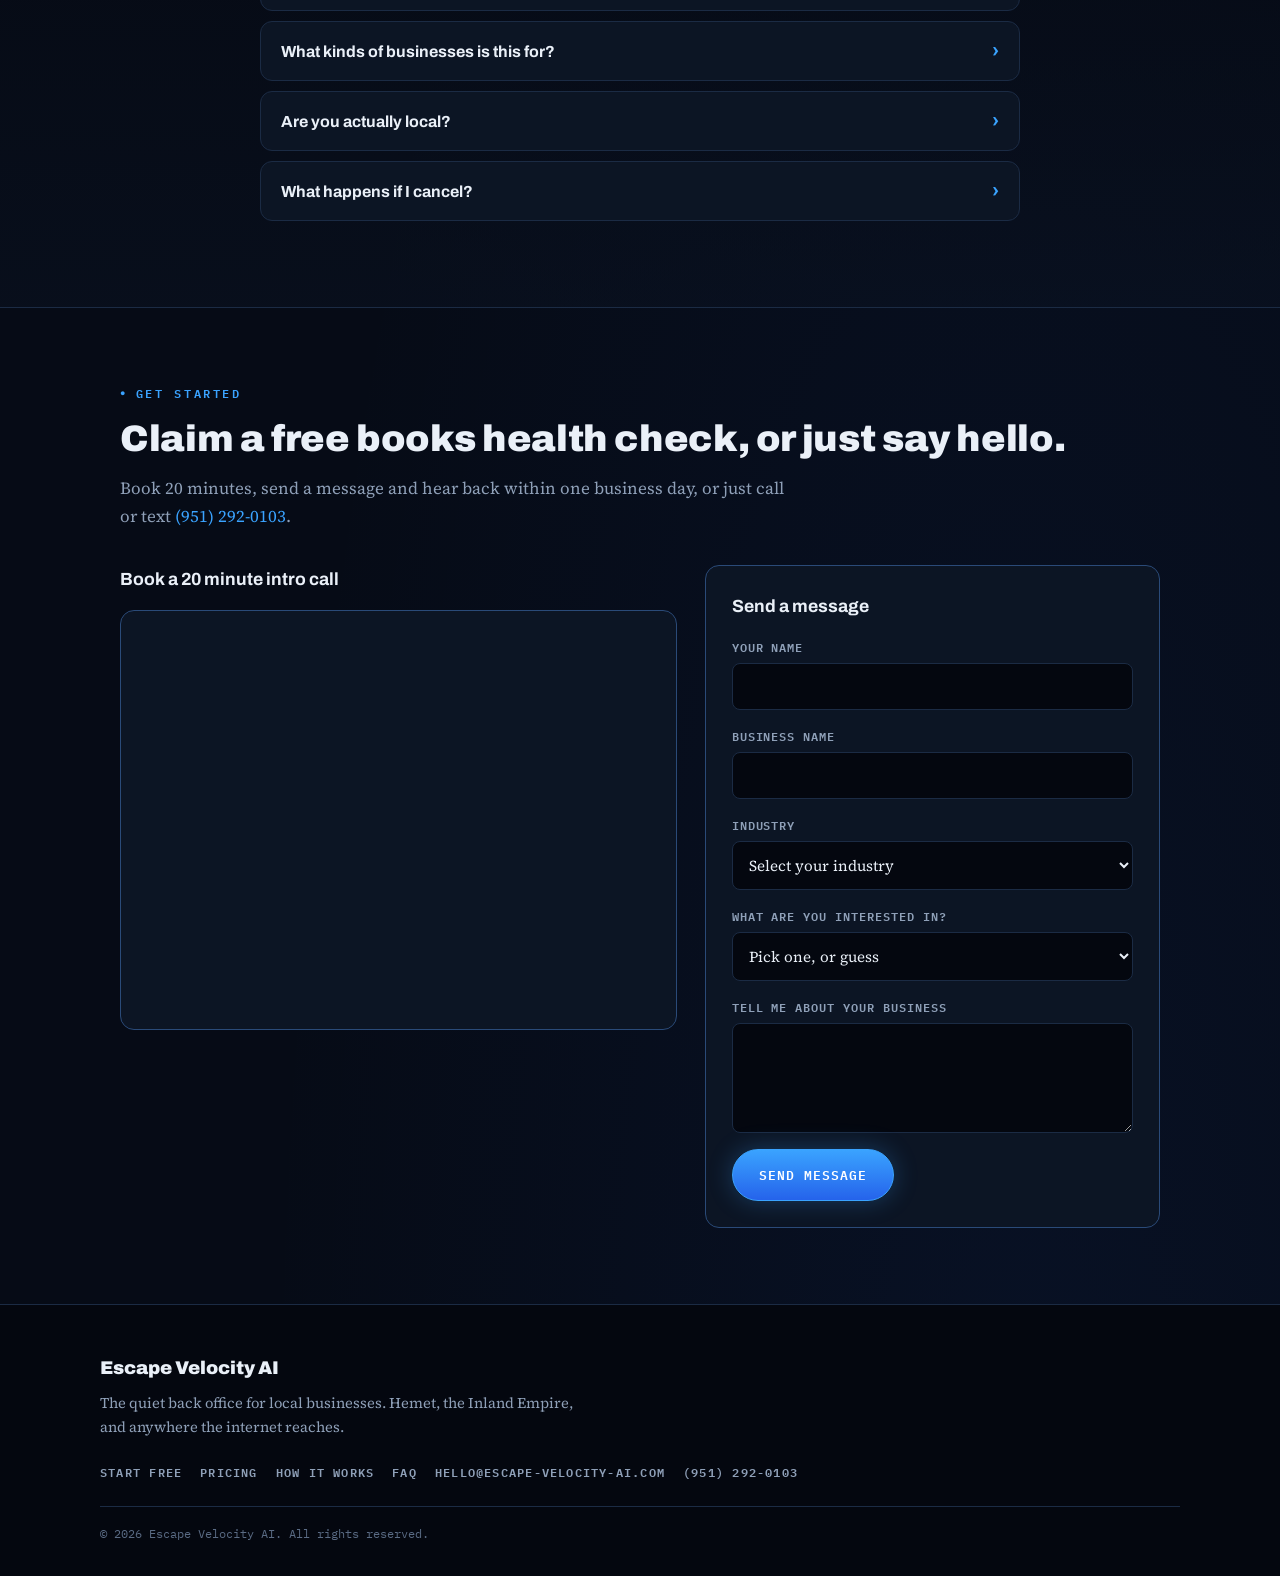
==== commit 0d859b9b: "Add launch video to a la carte offer One-time $300 promo video for a client's site and social pages," ====
--- a/index.html
+++ b/index.html
@@ -143,6 +143,7 @@
         <div class="ala"><span class="ala-name">Monthly bookkeeping</span><span class="ala-price">$400/mo</span></div>
         <div class="ala"><span class="ala-name">Customer newsletter</span><span class="ala-price">$300/mo</span></div>
         <div class="ala"><span class="ala-name">Website, built and launched</span><span class="ala-price">$400 + $75/mo hosting</span></div>
+        <div class="ala"><span class="ala-name">Launch video for your site and socials</span><span class="ala-price">$300 one time</span></div>
         <div class="ala"><span class="ala-name">Custom automation, built for you</span><span class="ala-price">$2,500 one time</span></div>
         <div class="ala"><span class="ala-name">Automation audit, 90 minutes + written roadmap</span><span class="ala-price">$250, credited if you buy</span></div>
         <div class="ala"><span class="ala-name">Office security tune up</span><span class="ala-price">$400 one time</span></div>
